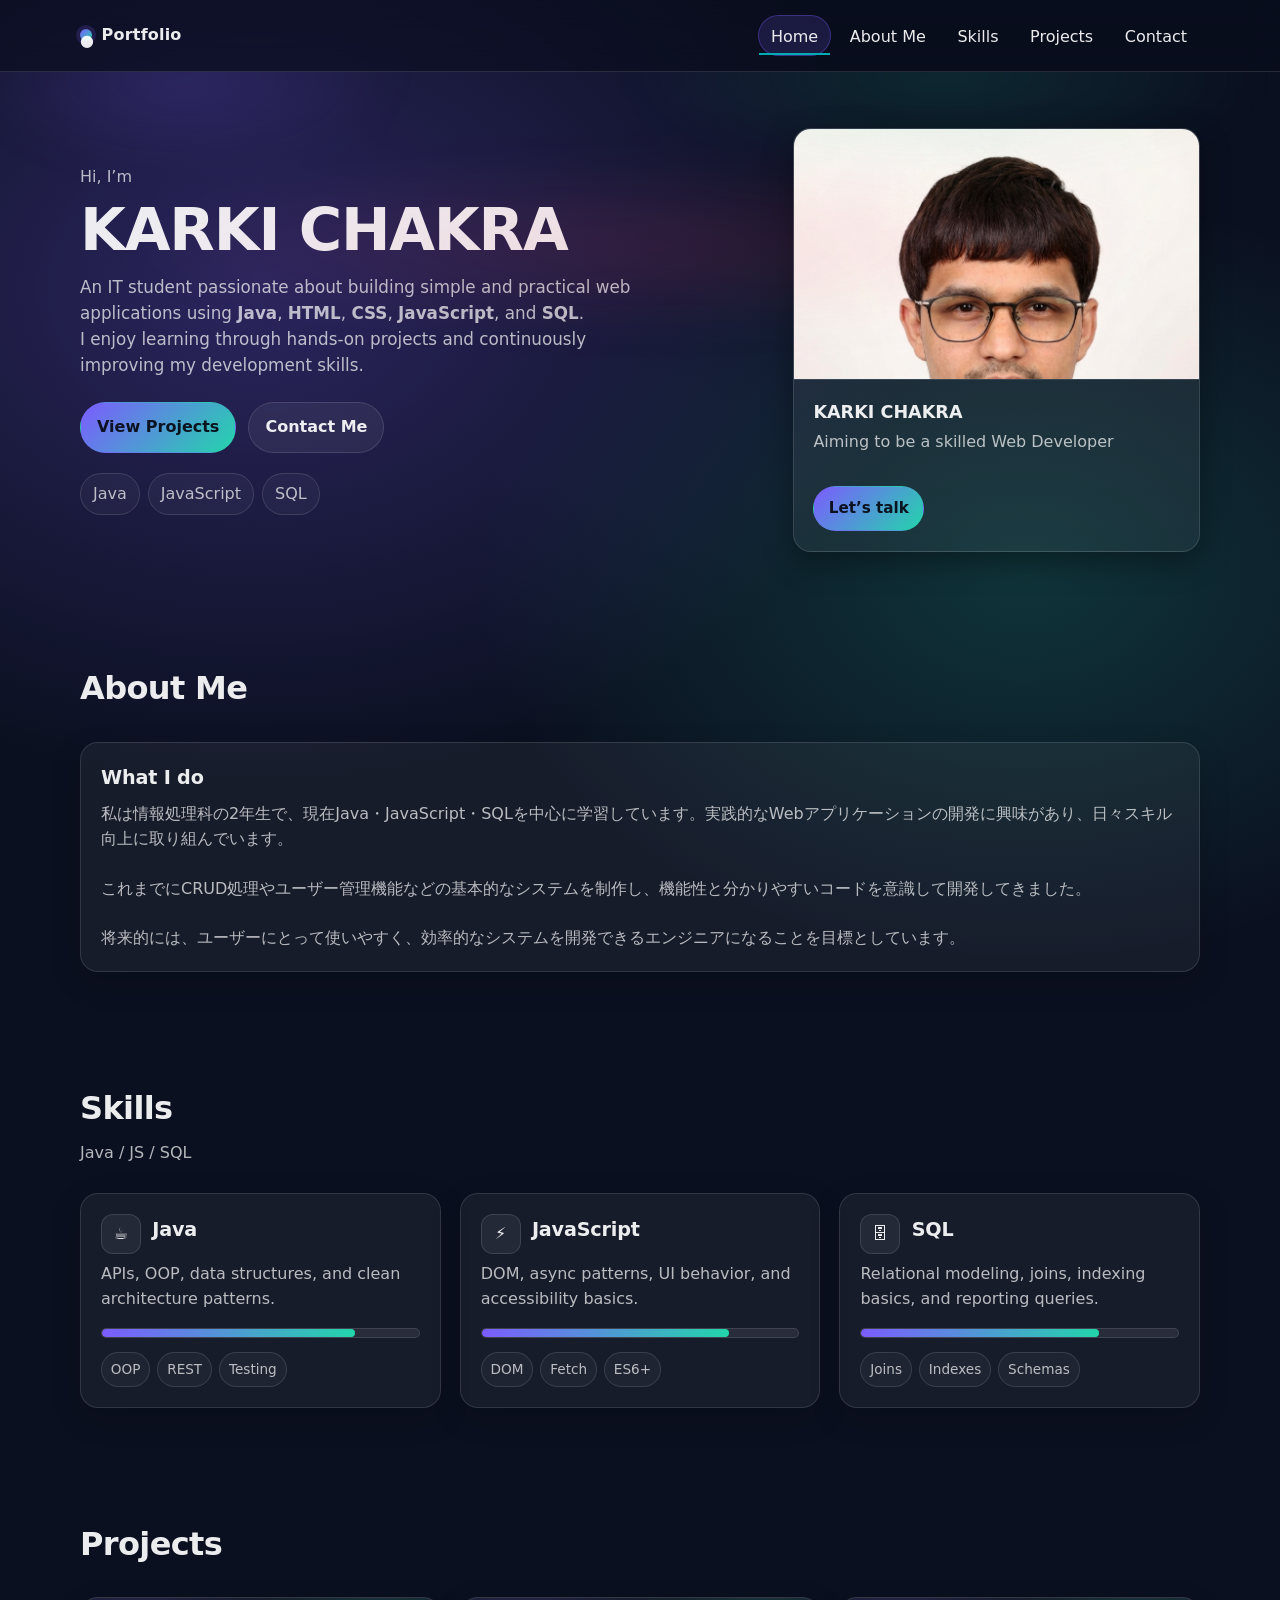
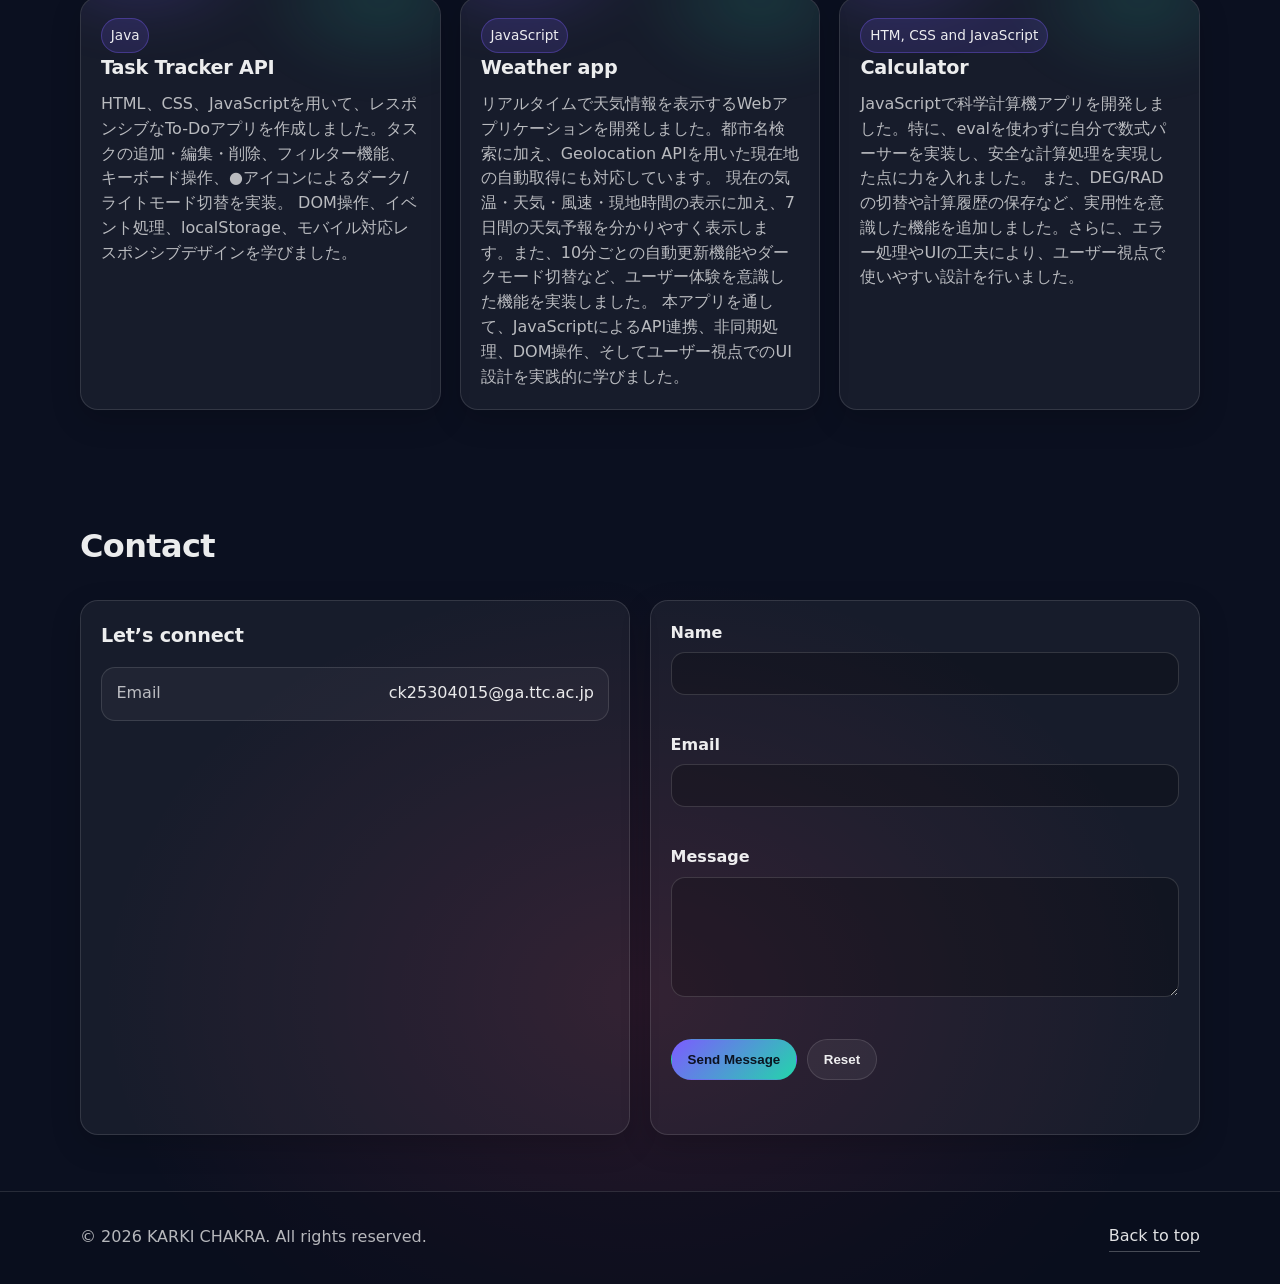
==== index.html @ a18bae49 "fixed" ====
<!doctype html>
<html lang="en">
  <head>
    <meta charset="UTF-8" />
    <meta name="viewport" content="width=device-width, initial-scale=1.0" />
    
    <title>Portfolio</title>
    <meta name="description" content="Personal portfolio showcasing skills, projects, and contact details." />
    <link rel="stylesheet" href="./styles.css" />
  </head>
  <body>
    <div id="top"></div>
    <a class="skip-link" href="#home">Skip to content</a>

    <header class="site-header" id="site-header">
      <div class="container header-inner">
        <a class="brand" href="#home" aria-label="Go to Home">
          <span class="brand-mark" aria-hidden="true">●</span>
          <span class="brand-text">Portfolio</span>
        </a>

        <nav class="nav" aria-label="Primary">
          <button class="nav-toggle" type="button" aria-expanded="false" aria-controls="nav-links">
            <span class="nav-toggle-text">Menu</span>
            <span class="nav-toggle-icon" aria-hidden="true"></span>
          </button>
          <ul class="nav-links" id="nav-links">
            <li><a class="nav-link" href="#home">Home</a></li>
            <li><a class="nav-link" href="#about">About Me</a></li>
            <li><a class="nav-link" href="#skills">Skills</a></li>
            <li><a class="nav-link" href="#projects">Projects</a></li>
            <li><a class="nav-link" href="#contact">Contact</a></li>
          </ul>
        </nav>
      </div>
    </header>

    <main>
      <section class="section hero" id="home">
        <div class="container hero-inner">
          <div class="hero-content">
            <p class="eyebrow">Hi, I’m</p>
            <h1 class="hero-title">KARKI CHAKRA</h1>
            <p class="hero-subtitle">
              An IT student passionate about building simple and practical web applications using <strong>Java</strong>,
              <strong>HTML</strong>, <strong>CSS</strong>, <strong>JavaScript</strong>, and <strong>SQL</strong>.
              <br />
              I enjoy learning through hands-on projects and continuously improving my development skills.
            </p>
            <div class="hero-cta">
              <a class="btn btn-primary" href="#projects">View Projects</a>
              <a class="btn btn-ghost" href="#contact">Contact Me</a>
            </div>
            <div class="hero-meta">
              <a class="pill" href="#skills">Java</a>
              <a class="pill" href="#skills">JavaScript</a>
              <a class="pill" href="#skills">SQL</a>
            </div>
          </div>

          <div class="hero-card" role="img" aria-label="Profile card">
            <div class="avatar">
              <button class="avatar-button" type="button" aria-label="View photo">
                <img class="avatar-photo" src="./Profile.png" alt="KARKI CHAKRA" />
              </button>
            </div>
            <div class="hero-card-body">
              <p class="hero-card-name">KARKI CHAKRA</p>
              <p class="hero-card-role">Aiming to be a skilled Web Developer</p>
              <div class="hero-card-stats">
               
               </div>
              <a class="btn btn-small btn-primary" href="#contact">Let’s talk</a>
            </div>
          </div>
        </div>
        <div class="hero-bg" aria-hidden="true"></div>
      </section>

      <section class="section" id="about">
        <div class="container">
          <div class="section-head">
            <h2 class="section-title">About Me</h2>
          </div>

          <div class="grid">
            <div class="card">
              <h3 class="card-title">What I do</h3>
              <p class="card-text">
                私は情報処理科の2年生で、現在Java・JavaScript・SQLを中心に学習しています。実践的なWebアプリケーションの開発に興味があり、日々スキル向上に取り組んでいます。
                <br />
                <br />
                これまでにCRUD処理やユーザー管理機能などの基本的なシステムを制作し、機能性と分かりやすいコードを意識して開発してきました。
                <br />
                <br />
                将来的には、ユーザーにとって使いやすく、効率的なシステムを開発できるエンジニアになることを目標としています。
              </p>
            </div>
          </div>
        </div>
      </section>

      <section class="section" id="skills">
        <div class="container">
          <div class="section-head">
            <h2 class="section-title">Skills</h2>
            <p class="section-subtitle">Java / JS / SQL</p>
          </div>

          <div class="grid three-col">
            <article class="skill card">
              <div class="skill-top">
                <span class="skill-icon" aria-hidden="true">☕</span>
                <h3 class="card-title">Java</h3>
              </div>
              <p class="card-text">
                APIs, OOP, data structures, and clean architecture patterns.
              </p>
              <div class="meter" role="meter" aria-label="Java proficiency" aria-valuenow="80" aria-valuemin="0" aria-valuemax="100">
                <div class="meter-bar" style="width: 80%"></div>
              </div>
              <div class="tags">
                <span class="tag">OOP</span>
                <span class="tag">REST</span>
                <span class="tag">Testing</span>
              </div>
            </article>

            <article class="skill card">
              <div class="skill-top">
                <span class="skill-icon" aria-hidden="true">⚡</span>
                <h3 class="card-title">JavaScript</h3>
              </div>
              <p class="card-text">
                DOM, async patterns, UI behavior, and accessibility basics.
              </p>
              <div class="meter" role="meter" aria-label="JavaScript proficiency" aria-valuenow="78" aria-valuemin="0" aria-valuemax="100">
                <div class="meter-bar" style="width: 78%"></div>
              </div>
              <div class="tags">
                <span class="tag">DOM</span>
                <span class="tag">Fetch</span>
                <span class="tag">ES6+</span>
              </div>
            </article>

            <article class="skill card">
              <div class="skill-top">
                <span class="skill-icon" aria-hidden="true">🗄</span>
                <h3 class="card-title">SQL</h3>
              </div>
              <p class="card-text">
                Relational modeling, joins, indexing basics, and reporting queries.
              </p>
              <div class="meter" role="meter" aria-label="SQL proficiency" aria-valuenow="75" aria-valuemin="0" aria-valuemax="100">
                <div class="meter-bar" style="width: 75%"></div>
              </div>
              <div class="tags">
                <span class="tag">Joins</span>
                <span class="tag">Indexes</span>
                <span class="tag">Schemas</span>
              </div>
            </article>
          </div>
        </div>
      </section>

      <section class="section" id="projects">
        <div class="container">
          <div class="section-head">
            <h2 class="section-title">Projects</h2>
          </div>

          <div class="grid three-col">
            <article class="project card">
              <div class="project-badge">Java</div>
              <h3 class="card-title"><a href="./todo-app/index.html" target="_blank" rel="noopener noreferrer">Task Tracker API</a></h3>
              <p class="card-text">
                HTML、CSS、JavaScriptを用いて、レスポンシブなTo-Doアプリを作成しました。タスクの追加・編集・削除、フィルター機能、キーボード操作、●アイコンによるダーク/ライトモード切替を実装。
                DOM操作、イベント処理、localStorage、モバイル対応レスポンシブデザインを学びました。
              </p>
            </article>

            <article class="project card">
              <div class="project-badge">JavaScript</div>
              <h3 class="card-title"><a href="./weather-app/index.html">Weather app</a></h3>
              <p class="card-text">
                リアルタイムで天気情報を表示するWebアプリケーションを開発しました。都市名検索に加え、Geolocation APIを用いた現在地の自動取得にも対応しています。
                現在の気温・天気・風速・現地時間の表示に加え、7日間の天気予報を分かりやすく表示します。また、10分ごとの自動更新機能やダークモード切替など、ユーザー体験を意識した機能を実装しました。
                本アプリを通して、JavaScriptによるAPI連携、非同期処理、DOM操作、そしてユーザー視点でのUI設計を実践的に学びました。
              </p>
            </article>


            <article class="project card">
              <div class="project-badge">HTM, CSS and JavaScript</div>
              <h3 class="card-title"><a href="./calculator/index.html" target="_blank" rel="noopener noreferrer">Calculator</a></h3>
              <p class="card-text">
                JavaScriptで科学計算機アプリを開発しました。特に、evalを使わずに自分で数式パーサーを実装し、安全な計算処理を実現した点に力を入れました。
                また、DEG/RADの切替や計算履歴の保存など、実用性を意識した機能を追加しました。さらに、エラー処理やUIの工夫により、ユーザー視点で使いやすい設計を行いました。
              </p>
            </article>
          </div>
        </div>
      </section>

      <section class="section" id="contact">
        <div class="container">
          <div class="section-head">
            <h2 class="section-title">Contact</h2>
          </div>

          <div class="grid two-col">
            <div class="card">
              <h3 class="card-title">Let’s connect</h3>
              <div class="contact-items">
                <a class="contact-item" href="mailto:ck25304015@ga.ttc.ac.jp">
                  <span class="contact-label">Email</span>
                  <span class="contact-value">ck25304015@ga.ttc.ac.jp</span>
                </a>
              </div>
            </div>

            <form
              class="card form"
              id="contact-form"
              action="https://formsubmit.co/ck25304015@ga.ttc.ac.jp"
              method="POST"
              novalidate
            >
              <div class="form-row">
                <label class="label" for="name">Name</label>
                <input class="input" id="name" name="name" type="text" autocomplete="name" required minlength="2" />
                <p class="field-error" data-for="name" aria-live="polite"></p>
              </div>
              <div class="form-row">
                <label class="label" for="email">Email</label>
                <input class="input" id="email" name="email" type="email" autocomplete="email" required />
                <p class="field-error" data-for="email" aria-live="polite"></p>
              </div>
              <div class="form-row">
                <label class="label" for="message">Message</label>
                <textarea class="input textarea" id="message" name="message" rows="5" required minlength="10"></textarea>
                <p class="field-error" data-for="message" aria-live="polite"></p>
              </div>

              <div class="form-actions">
                <button class="btn btn-primary" type="submit">Send Message</button>
                <button class="btn btn-ghost" type="reset">Reset</button>
              </div>

              <p class="form-note" id="form-note" aria-live="polite"></p>
            </form>
          </div>
        </div>
      </section>
    </main>

    <footer class="site-footer">
      <div class="container footer-inner">
        <p class="footer-text">© <span id="year"></span> KARKI CHAKRA. All rights reserved.</p>
        <a class="back-to-top" href="#top">Back to top</a>
      </div>
    </footer>

    <div class="photo-modal" id="photo-modal" aria-hidden="true">
      <div class="photo-modal-inner" role="dialog" aria-modal="true" aria-label="Profile photo">
        <button class="photo-modal-close" type="button" aria-label="Close photo">×</button>
        <img class="photo-modal-img" src="" alt="" />
      </div>
    </div>

    <script src="./script.js?v=20260420-3"></script>
  </body>
</html>
---- styles.css ----
:root {
  --bg: #0b1020;
  --panel: rgba(255, 255, 255, 0.06);
  --panel-strong: rgba(255, 255, 255, 0.1);
  --text: rgba(255, 255, 255, 0.92);
  --muted: rgba(255, 255, 255, 0.7);
  --faint: rgba(255, 255, 255, 0.55);
  --border: rgba(255, 255, 255, 0.12);
  --shadow: 0 10px 30px rgba(0, 0, 0, 0.35);

  --brand: #7c5cff;
  --brand-2: #23d5ab;
  --danger: #ff4d6d;

  --radius: 18px;
  --radius-sm: 14px;
  --container: 1120px;
  --header-h: 72px;
}

*,
*::before,
*::after {
  box-sizing: border-box;
}

html {
  color-scheme: dark;
  scroll-behavior: smooth;
}

body {
  margin: 0;
  font-family: ui-sans-serif, system-ui, -apple-system, Segoe UI, Roboto, Arial, "Apple Color Emoji", "Segoe UI Emoji";
  color: var(--text);
  background: radial-gradient(1200px 900px at 20% 10%, rgba(124, 92, 255, 0.28), transparent 55%),
    radial-gradient(1000px 700px at 80% 20%, rgba(35, 213, 171, 0.18), transparent 55%),
    radial-gradient(900px 700px at 50% 90%, rgba(255, 77, 109, 0.12), transparent 60%),
    var(--bg);
  line-height: 1.55;
}

img {
  max-width: 100%;
  display: block;
}

a {
  color: inherit;
  text-decoration: none;
}

.container {
  width: min(var(--container), calc(100% - 2rem));
  margin-inline: auto;
}

.skip-link {
  position: absolute;
  left: 1rem;
  top: 0.75rem;
  transform: translateY(-140%);
  background: rgba(0, 0, 0, 0.7);
  color: #fff;
  padding: 0.75rem 1rem;
  border-radius: 999px;
  border: 1px solid var(--border);
  z-index: 999;
}

.skip-link:focus {
  transform: translateY(0);
  outline: 2px solid rgba(124, 92, 255, 0.8);
  outline-offset: 3px;
}

.site-header {
  position: sticky;
  top: 0;
  z-index: 50;
  height: var(--header-h);
  backdrop-filter: blur(14px);
  background: rgba(8, 12, 26, 0.55);
  border-bottom: 1px solid var(--border);
}

.header-inner {
  height: 100%;
  display: flex;
  align-items: center;
  justify-content: space-between;
  gap: 1rem;
}

.brand {
  display: inline-flex;
  align-items: center;
  gap: 0.6rem;
  font-weight: 700;
  letter-spacing: 0.2px;
}

.brand-mark {
  width: 12px;
  height: 12px;
  border-radius: 999px;
  background: linear-gradient(135deg, var(--brand), var(--brand-2));
  box-shadow: 0 0 0 4px rgba(124, 92, 255, 0.18);
}

.nav {
  display: flex;
  align-items: center;
  gap: 0.75rem;
}

.nav-toggle {
  display: none;
  align-items: center;
  gap: 0.6rem;
  padding: 0.6rem 0.85rem;
  border-radius: 999px;
  border: 1px solid var(--border);
  background: rgba(255, 255, 255, 0.06);
  color: var(--text);
  cursor: pointer;
}

.nav-toggle:focus-visible {
  outline: 2px solid rgba(124, 92, 255, 0.75);
  outline-offset: 3px;
}

.nav-toggle-icon {
  width: 18px;
  height: 12px;
  position: relative;
  display: inline-block;
}

.nav-toggle-icon::before,
.nav-toggle-icon::after {
  content: "";
  position: absolute;
  left: 0;
  right: 0;
  height: 2px;
  background: rgba(255, 255, 255, 0.9);
  border-radius: 999px;
  transition: transform 200ms ease, top 200ms ease, opacity 200ms ease;
}

.nav-toggle-icon::before {
  top: 1px;
}

.nav-toggle-icon::after {
  top: 9px;
}

.nav-toggle[aria-expanded="true"] .nav-toggle-icon::before {
  top: 5px;
  transform: rotate(45deg);
}

.nav-toggle[aria-expanded="true"] .nav-toggle-icon::after {
  top: 5px;
  transform: rotate(-45deg);
}

.nav-links {
  list-style: none;
  display: flex;
  align-items: center;
  gap: 0.35rem;
  padding: 0;
  margin: 0;
}

.nav-link {
  display: inline-flex;
  padding: 0.55rem 0.75rem;
  border-radius: 999px;
  color: var(--muted);
  border: 1px solid transparent;
  transition: background 180ms ease, border-color 180ms ease, color 180ms ease;
}

.nav-link:hover {
  color: var(--text);
  background: rgba(255, 255, 255, 0.06);
  border-color: rgba(255, 255, 255, 0.08);
}

.nav-link.is-active {
  color: var(--text);
  background: rgba(124, 92, 255, 0.16);
  border-color: rgba(124, 92, 255, 0.35);
}

.section {
  padding: 3.5rem 0;
  scroll-margin-top: calc(var(--header-h) + 16px);
}

.hero {
  padding-top: 3.5rem;
  padding-bottom: 3.5rem;
  position: relative;
  overflow: clip;
}

.hero-bg {
  position: absolute;
  inset: -120px -120px auto -120px;
  height: 420px;
  background: radial-gradient(closest-side at 20% 30%, rgba(124, 92, 255, 0.18), transparent 70%),
    radial-gradient(closest-side at 70% 30%, rgba(35, 213, 171, 0.14), transparent 70%),
    radial-gradient(closest-side at 50% 70%, rgba(255, 77, 109, 0.12), transparent 70%);
  filter: blur(22px);
  pointer-events: none;
}

.hero-inner {
  display: grid;
  grid-template-columns: 1.25fr 0.75fr;
  gap: 2.2rem;
  align-items: center;
  position: relative;
}

.eyebrow {
  margin: 0 0 0.75rem;
  color: var(--muted);
}

.hero-title {
  margin: 0;
  font-size: clamp(2.4rem, 4.8vw, 3.7rem);
  line-height: 0.95;
  letter-spacing: -0.02em;
}

.hero-subtitle {
  margin: 1rem 0 1.5rem;
  color: var(--muted);
  max-width: 52ch;
  font-size: 1.05rem;
}

.hero-cta {
  display: flex;
  gap: 0.75rem;
  flex-wrap: wrap;
}

.hero-meta {
  margin-top: 1.25rem;
  display: flex;
  flex-wrap: wrap;
  gap: 0.5rem;
}

.pill {
  padding: 0.5rem 0.75rem;
  border-radius: 999px;
  border: 1px solid var(--border);
  background: rgba(255, 255, 255, 0.04);
  color: var(--muted);
  transition: border-color 180ms ease, background 180ms ease, color 180ms ease;
}

.pill:hover {
  background: rgba(255, 255, 255, 0.07);
  border-color: rgba(255, 255, 255, 0.2);
  color: var(--text);
}

.hero-card {
  background: linear-gradient(180deg, rgba(255, 255, 255, 0.09), rgba(255, 255, 255, 0.05));
  border: 1px solid var(--border);
  border-radius: var(--radius);
  box-shadow: var(--shadow);
  overflow: hidden;
}

.avatar {
  background: transparent;
  border-bottom: 1px solid var(--border);
}

.avatar-button {
  all: unset;
  display: block;
  width: 100%;
  height: 250px;
  overflow: hidden;
  cursor: zoom-in;
}

.avatar-button:focus-visible {
  outline: 2px solid rgba(124, 92, 255, 0.75);
  outline-offset: 3px;
}

.avatar-photo {
  width: 100%;
  height: 100%;
  object-fit: cover;
  object-position: center top;
  display: block;
}

.photo-modal {
  position: fixed;
  inset: 0;
  background: rgba(0, 0, 0, 0.75);
  display: none;
  align-items: center;
  justify-content: center;
  padding: 1rem;
  z-index: 1000;
}

.photo-modal.is-open {
  display: flex;
}

.photo-modal-inner {
  position: relative;
  max-width: min(90vw, 720px);
  max-height: 90vh;
}

.photo-modal-img {
  width: 100%;
  height: auto;
  max-height: 90vh;
  display: block;
  border-radius: 14px;
}

.photo-modal-close {
  position: absolute;
  top: -12px;
  right: -12px;
  width: 40px;
  height: 40px;
  border-radius: 999px;
  border: 1px solid rgba(255, 255, 255, 0.18);
  background: rgba(0, 0, 0, 0.6);
  color: rgba(255, 255, 255, 0.95);
  cursor: pointer;
  font-size: 22px;
  line-height: 1;
  display: grid;
  place-items: center;
}

.photo-modal-close:focus-visible {
  outline: 2px solid rgba(124, 92, 255, 0.75);
  outline-offset: 3px;
}

body.modal-open {
  overflow: hidden;
}

.avatar-initials {
  width: min(220px, calc(100% - 2rem));
  max-width: 220px;
  min-height: 70px;
  padding: 0.65rem 1rem;
  display: grid;
  place-items: center;
  border-radius: 999px;
  border: 1px solid rgba(255, 255, 255, 0.18);
  background: rgba(0, 0, 0, 0.18);
  font-weight: 800;
  letter-spacing: 0.08em;
  text-align: center;
  font-size: 0.95rem;
}

.hero-card-body {
  padding: 1.2rem 1.2rem 1.25rem;
}

.hero-card-name {
  margin: 0;
  font-weight: 800;
  font-size: 1.1rem;
}

.hero-card-role {
  margin: 0.2rem 0 1rem;
  color: var(--muted);
}

.hero-card-stats {
  display: grid;
  grid-template-columns: repeat(3, minmax(0, 1fr));
  gap: 0.75rem;
  margin-bottom: 1rem;
}

.stat {
  padding: 0.75rem 0.7rem;
  border-radius: var(--radius-sm);
  border: 1px solid rgba(255, 255, 255, 0.12);
  background: rgba(255, 255, 255, 0.04);
}

.stat-value {
  display: block;
  font-weight: 800;
}

.stat-label {
  display: block;
  color: var(--faint);
  font-size: 0.85rem;
  margin-top: 0.2rem;
}

.section-head {
  margin-bottom: 1.75rem;
}

.section-title {
  margin: 0;
  font-size: 2rem;
  letter-spacing: -0.02em;
}

.section-subtitle {
  margin: 0.45rem 0 0;
  color: var(--muted);
}

.grid {
  display: grid;
  gap: 1.2rem;
}

.two-col {
  grid-template-columns: repeat(2, minmax(0, 1fr));
}

.three-col {
  grid-template-columns: repeat(3, minmax(0, 1fr));
}

.card {
  background: rgba(255, 255, 255, 0.05);
  border: 1px solid var(--border);
  border-radius: var(--radius);
  box-shadow: 0 10px 30px rgba(0, 0, 0, 0.18);
  padding: 1.25rem;
}

.card-title {
  margin: 0 0 0.6rem;
  font-size: 1.2rem;
  letter-spacing: -0.01em;
}

.card-text {
  margin: 0;
  color: var(--muted);
}

.list {
  margin-top: 1rem;
  display: grid;
  gap: 0.65rem;
}

.list-item {
  display: grid;
  grid-template-columns: 12px 1fr;
  gap: 0.65rem;
  align-items: start;
  color: var(--muted);
}

.bullet {
  width: 10px;
  height: 10px;
  border-radius: 999px;
  margin-top: 0.4rem;
  background: linear-gradient(135deg, var(--brand), var(--brand-2));
}

.highlights {
  display: grid;
  gap: 0.9rem;
}

.highlight {
  padding: 1rem;
  border-radius: var(--radius-sm);
  border: 1px solid rgba(255, 255, 255, 0.12);
  background: rgba(255, 255, 255, 0.04);
}

.highlight-title {
  margin: 0 0 0.25rem;
  font-weight: 700;
}

.highlight-text {
  margin: 0;
  color: var(--muted);
}

.about-actions {
  margin-top: 1.1rem;
  display: flex;
  gap: 0.6rem;
  flex-wrap: wrap;
}

.skill-top {
  display: flex;
  align-items: center;
  gap: 0.7rem;
  margin-bottom: 0.5rem;
}

.skill-icon {
  width: 40px;
  height: 40px;
  border-radius: 12px;
  display: grid;
  place-items: center;
  background: rgba(255, 255, 255, 0.06);
  border: 1px solid rgba(255, 255, 255, 0.12);
}

.meter {
  height: 10px;
  border-radius: 999px;
  background: rgba(255, 255, 255, 0.08);
  overflow: hidden;
  border: 1px solid rgba(255, 255, 255, 0.1);
  margin-top: 1rem;
}

.meter-bar {
  height: 100%;
  border-radius: 999px;
  background: linear-gradient(90deg, var(--brand), var(--brand-2));
}

.tags {
  margin-top: 0.9rem;
  display: flex;
  flex-wrap: wrap;
  gap: 0.45rem;
}

.tag {
  font-size: 0.85rem;
  color: var(--muted);
  padding: 0.35rem 0.55rem;
  border-radius: 999px;
  border: 1px solid rgba(255, 255, 255, 0.12);
  background: rgba(255, 255, 255, 0.035);
}

.project {
  position: relative;
  overflow: hidden;
}

.project::before {
  content: "";
  position: absolute;
  inset: -120px -120px auto -120px;
  height: 240px;
  background: radial-gradient(closest-side at 30% 40%, rgba(124, 92, 255, 0.18), transparent 70%),
    radial-gradient(closest-side at 70% 50%, rgba(35, 213, 171, 0.14), transparent 72%);
  filter: blur(18px);
  pointer-events: none;
}

.project-badge {
  display: inline-flex;
  align-items: center;
  padding: 0.35rem 0.55rem;
  border-radius: 999px;
  border: 1px solid rgba(124, 92, 255, 0.35);
  background: rgba(124, 92, 255, 0.15);
  color: rgba(255, 255, 255, 0.92);
  font-size: 0.85rem;
  position: relative;
  z-index: 1;
}

.project-links {
  margin-top: 1rem;
  display: flex;
  gap: 0.9rem;
  flex-wrap: wrap;
  position: relative;
  z-index: 1;
}

.link {
  color: rgba(255, 255, 255, 0.9);
  padding-bottom: 0.15rem;
  border-bottom: 1px solid rgba(255, 255, 255, 0.28);
  transition: border-color 180ms ease, color 180ms ease;
}

.link:hover {
  border-color: rgba(35, 213, 171, 0.55);
  color: rgba(255, 255, 255, 0.98);
}

[data-disabled="true"] {
  opacity: 0.55;
  pointer-events: none;
}

.projects-foot {
  margin-top: 1.5rem;
  display: flex;
  justify-content: center;
}

.contact-items {
  margin-top: 1rem;
  display: grid;
  gap: 0.75rem;
}

.contact-item {
  display: flex;
  justify-content: space-between;
  gap: 1rem;
  padding: 0.85rem 0.9rem;
  border-radius: var(--radius-sm);
  border: 1px solid rgba(255, 255, 255, 0.12);
  background: rgba(255, 255, 255, 0.04);
}

.contact-label {
  color: var(--muted);
}

.contact-value {
  color: rgba(255, 255, 255, 0.9);
  text-align: right;
}

.form {
  display: grid;
  gap: 0.9rem;
}

.form-row {
  display: grid;
  gap: 0.4rem;
}

.label {
  font-weight: 650;
  color: rgba(255, 255, 255, 0.92);
}

.input {
  width: 100%;
  padding: 0.8rem 0.9rem;
  border-radius: var(--radius-sm);
  border: 1px solid rgba(255, 255, 255, 0.14);
  background: rgba(0, 0, 0, 0.22);
  color: var(--text);
  outline: none;
  transition: border-color 180ms ease, box-shadow 180ms ease;
}

.input:focus {
  border-color: rgba(124, 92, 255, 0.55);
  box-shadow: 0 0 0 4px rgba(124, 92, 255, 0.18);
}

.textarea {
  resize: vertical;
  min-height: 120px;
}

.field-error {
  min-height: 1.1rem;
  margin: 0;
  color: rgba(255, 77, 109, 0.95);
  font-size: 0.9rem;
}

.form-actions {
  display: flex;
  gap: 0.6rem;
  flex-wrap: wrap;
  margin-top: 0.25rem;
}

.form-note {
  margin: 0;
  color: var(--muted);
  min-height: 1.2rem;
}

.btn {
  display: inline-flex;
  align-items: center;
  justify-content: center;
  gap: 0.55rem;
  padding: 0.75rem 1rem;
  border-radius: 999px;
  border: 1px solid transparent;
  cursor: pointer;
  font-weight: 700;
  transition: transform 120ms ease, background 180ms ease, border-color 180ms ease, color 180ms ease;
  user-select: none;
}

.btn:active {
  transform: translateY(1px);
}

.btn:focus-visible {
  outline: 2px solid rgba(124, 92, 255, 0.75);
  outline-offset: 3px;
}

.btn-primary {
  background: linear-gradient(135deg, var(--brand), var(--brand-2));
  color: rgba(5, 8, 17, 0.92);
}

.btn-primary:hover {
  filter: brightness(1.03);
}

.btn-ghost {
  background: rgba(255, 255, 255, 0.06);
  border-color: rgba(255, 255, 255, 0.12);
  color: var(--text);
}

.btn-ghost:hover {
  background: rgba(255, 255, 255, 0.08);
  border-color: rgba(255, 255, 255, 0.2);
}

.btn-small {
  padding: 0.6rem 0.9rem;
  font-size: 0.95rem;
}

.site-footer {
  padding: 2rem 0;
  border-top: 1px solid var(--border);
  background: rgba(8, 12, 26, 0.45);
}

.footer-inner {
  display: flex;
  align-items: center;
  justify-content: space-between;
  gap: 1rem;
  flex-wrap: wrap;
}

.footer-text {
  margin: 0;
  color: var(--muted);
}

.back-to-top {
  color: rgba(255, 255, 255, 0.88);
  border-bottom: 1px solid rgba(255, 255, 255, 0.25);
  padding-bottom: 0.15rem;
}

.back-to-top:hover {
  border-color: rgba(124, 92, 255, 0.6);
}

@media (max-width: 920px) {
  .hero-inner {
    grid-template-columns: 1fr;
  }

  .three-col {
    grid-template-columns: 1fr;
  }

  .two-col {
    grid-template-columns: 1fr;
  }

  .nav-toggle {
    display: inline-flex;
  }

  .nav-links {
    position: absolute;
    right: 1rem;
    top: calc(var(--header-h) - 6px);
    display: none;
    flex-direction: column;
    gap: 0.3rem;
    background: rgba(8, 12, 26, 0.92);
    border: 1px solid var(--border);
    border-radius: var(--radius);
    padding: 0.65rem;
    min-width: 220px;
    box-shadow: var(--shadow);
    backdrop-filter: blur(10px);
  }

  .nav-links.is-open {
    display: flex;
  }

  .nav-link {
    width: 100%;
    justify-content: center;
  }
}

@media (prefers-reduced-motion: reduce) {
  html {
    scroll-behavior: auto;
  }

  * {
    transition: none !important;
  }
}
/* ================================
   Nav Link Underline Animation
================================ */
.nav-link {
  position: relative;
  text-decoration: none;
  color: inherit;
  padding-bottom: 5px;
}

.nav-link::after {
  content: "";
  position: absolute;
  left: 0;
  bottom: 0;
  width: 0%;
  height: 2px;
  background: #00adb5;
  transition: width 0.3s ease;
}

/* Hover effect */
.nav-link:hover::after {
  width: 100%;
}

/* Active link */
.nav-link.is-active::after {
  width: 100%;
}
html {
  scroll-behavior: smooth;
}
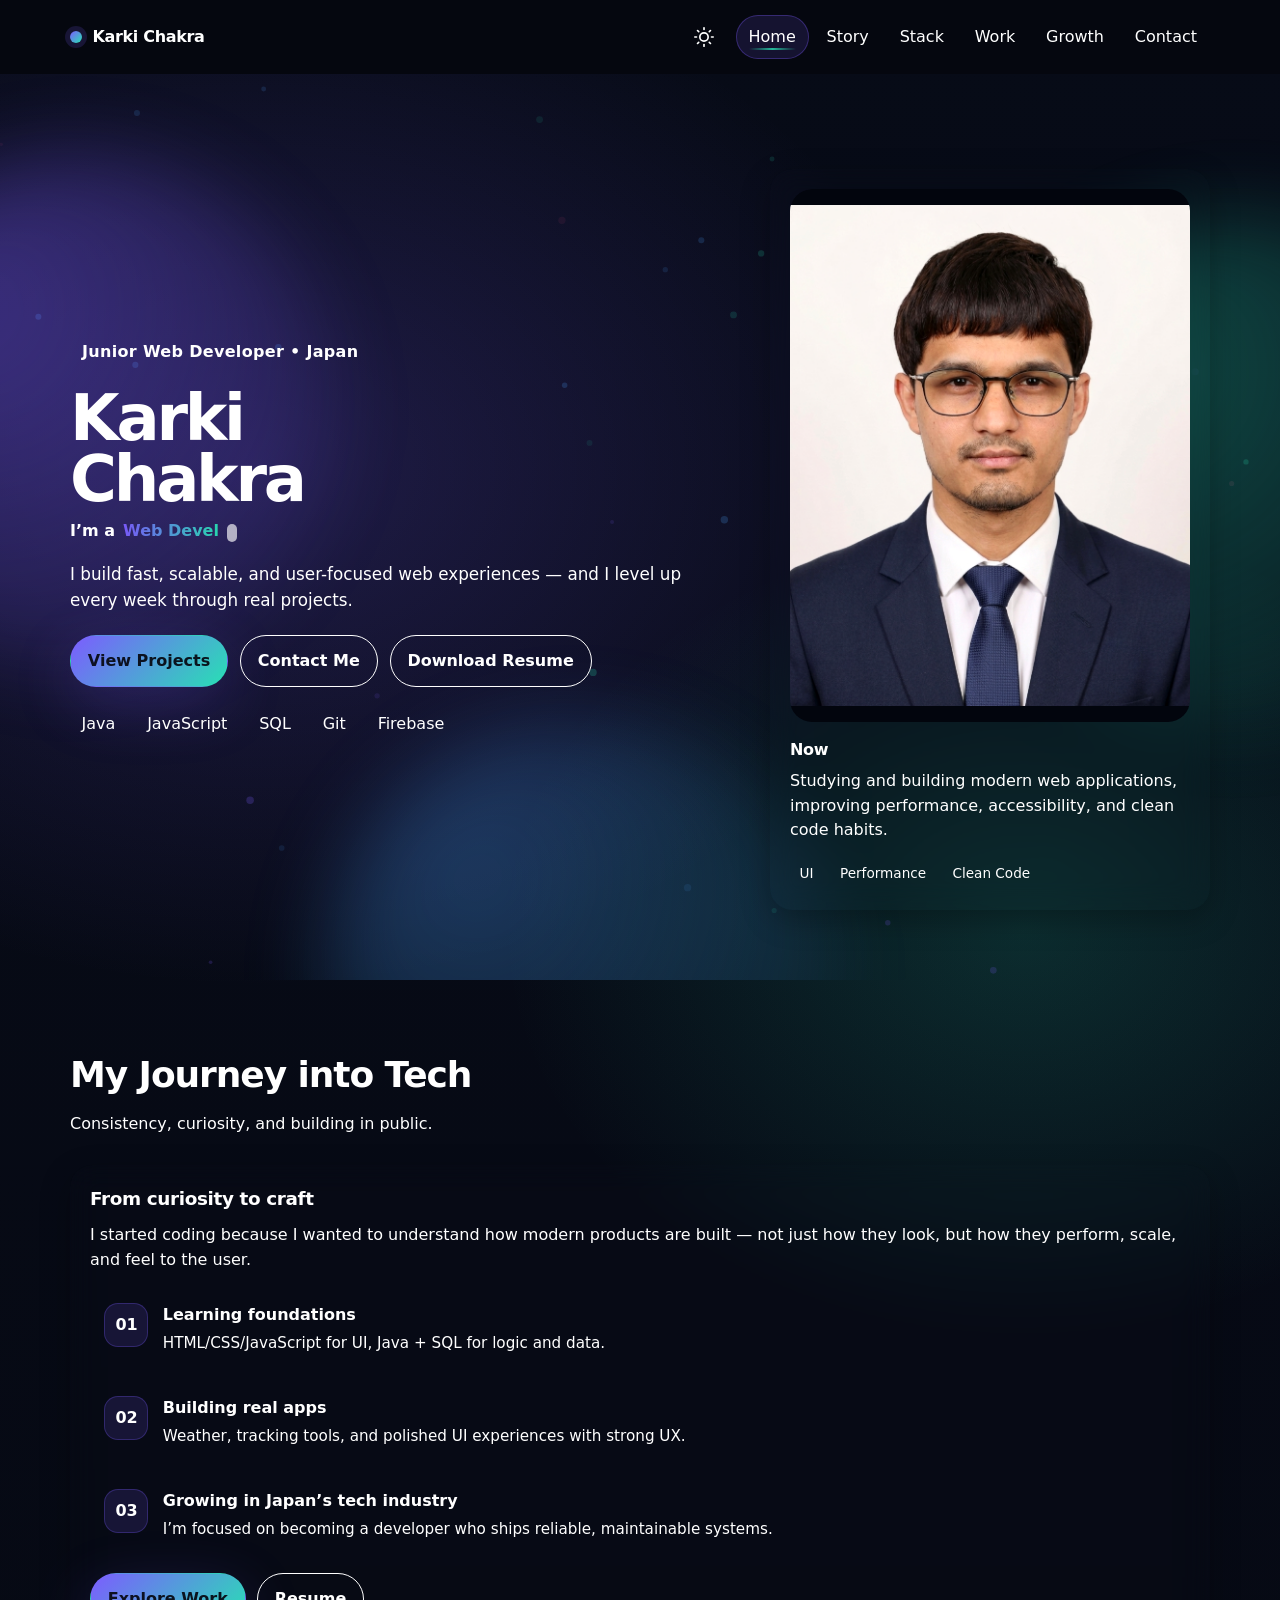
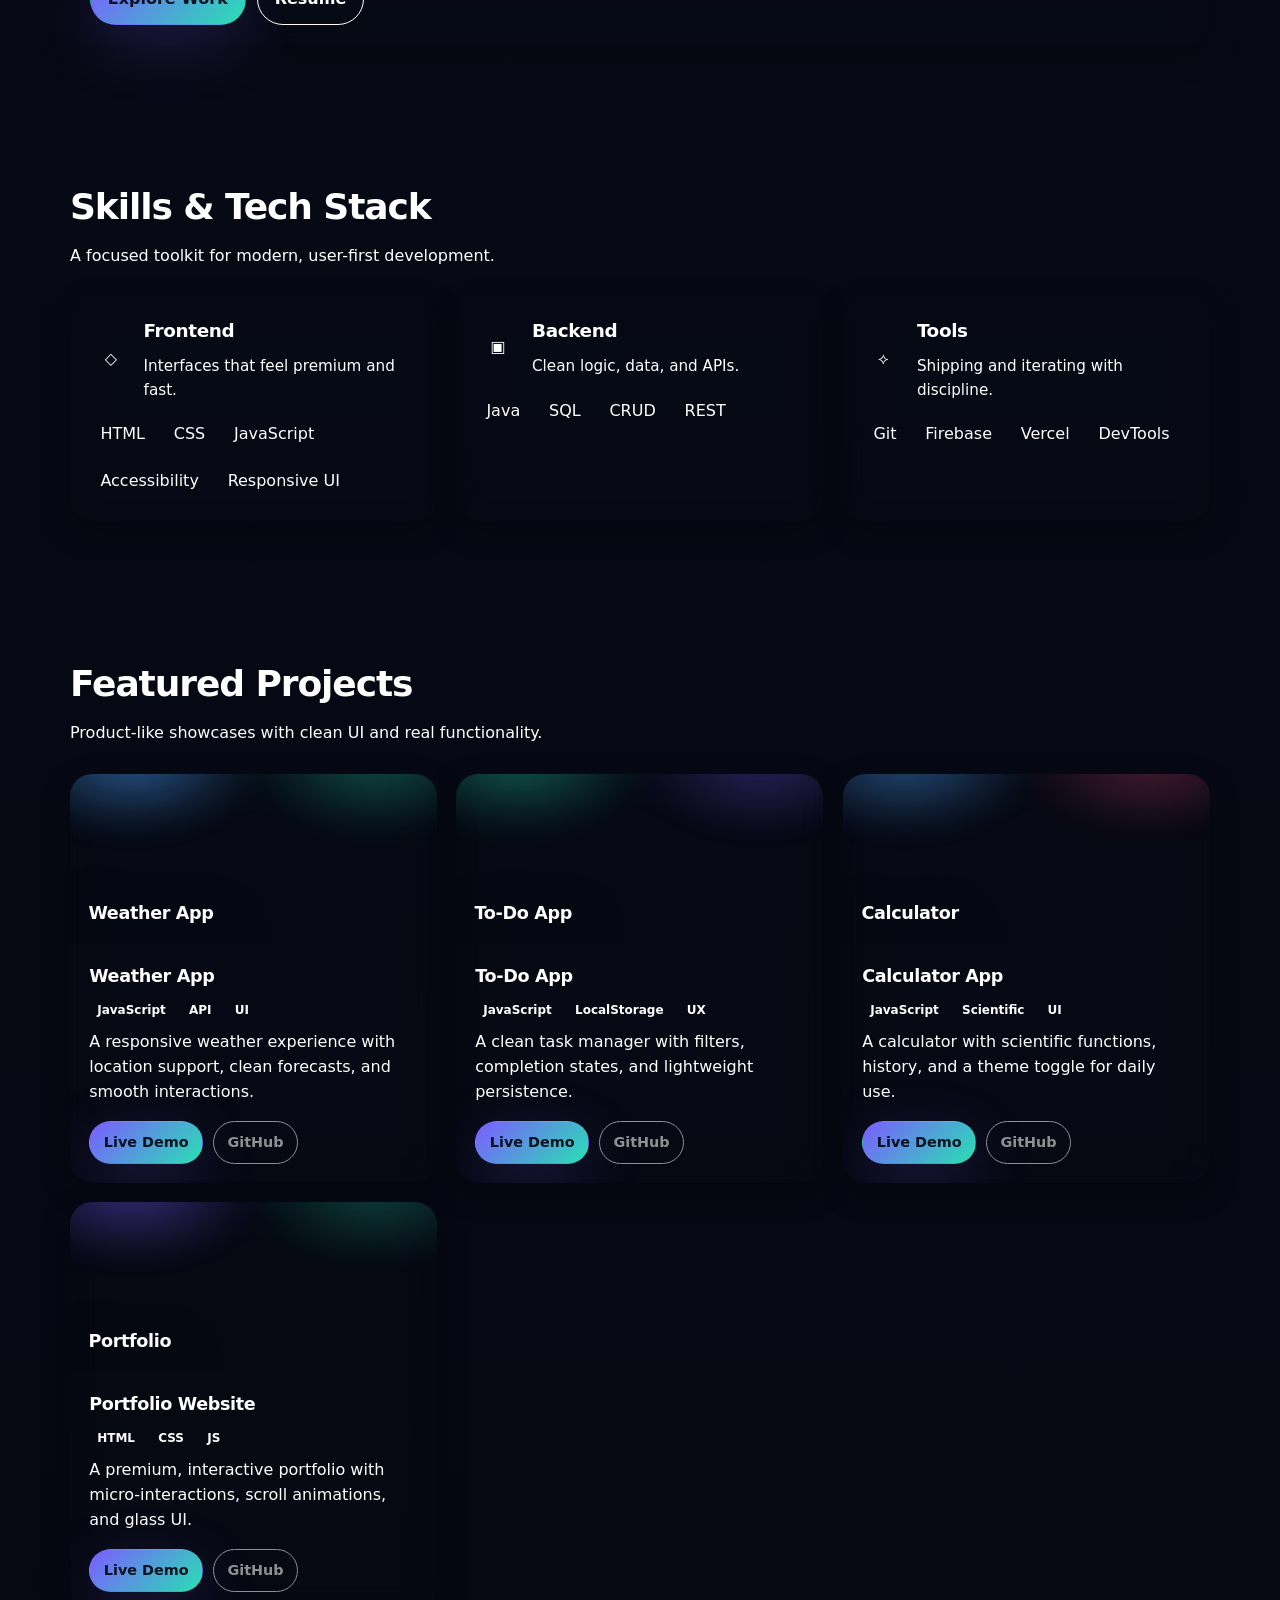
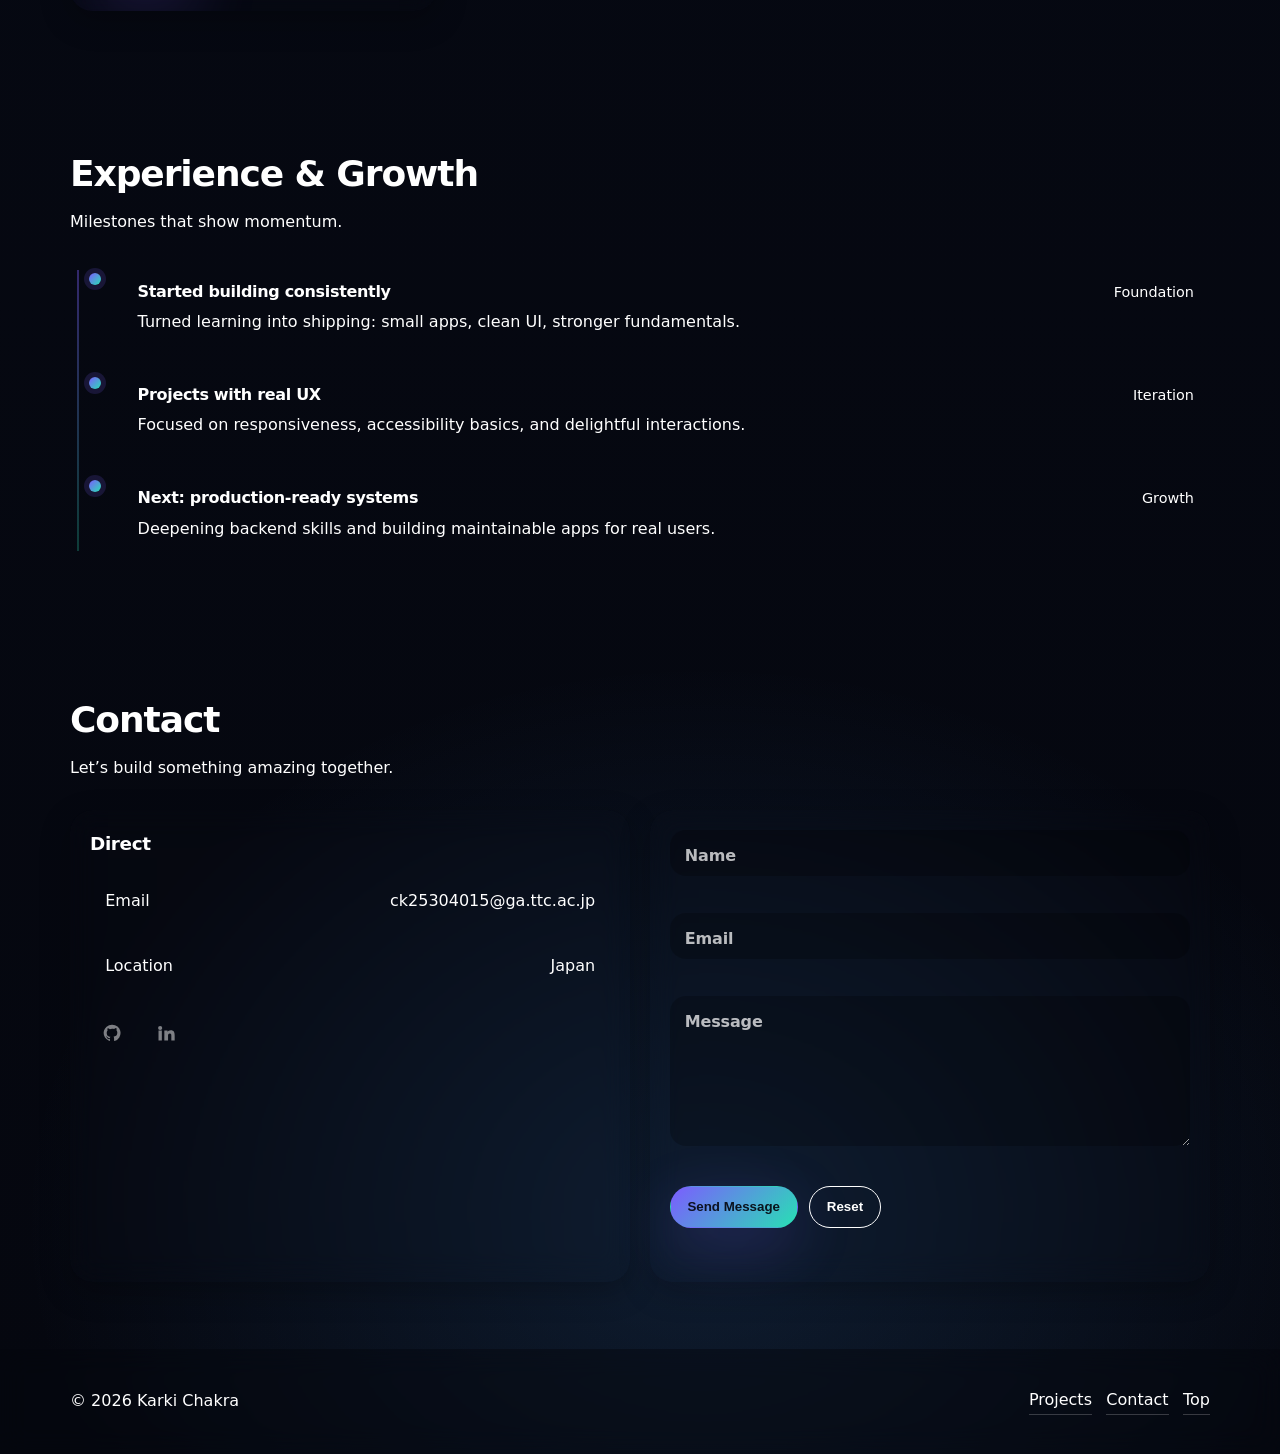
==== commit 098f1d6e: "correction" ====
--- a/index.html
+++ b/index.html
@@ -3,99 +3,170 @@
   <head>
     <meta charset="UTF-8" />
     <meta name="viewport" content="width=device-width, initial-scale=1.0" />
-    
-    <title>Portfolio</title>
-    <meta name="description" content="Personal portfolio showcasing skills, projects, and contact details." />
+
+    <title>Karki Chakra | Junior Web Developer (Japan)</title>
+    <meta
+      name="description"
+      content="Premium portfolio of Karki Chakra — junior web developer in Japan building modern, fast, user-focused web applications."
+    />
     <link rel="stylesheet" href="./styles.css" />
+    <script>
+      if (localStorage.getItem("theme") === "light") {
+        document.documentElement.setAttribute("data-theme", "light");
+      }
+    </script>
   </head>
   <body>
+    <div class="intro" id="intro" aria-hidden="true">
+      <div class="intro-card">
+        <div class="intro-mark" aria-hidden="true"></div>
+        <div class="intro-text">
+          <div class="intro-title">Karki Chakra</div>
+          <div class="intro-sub">Loading portfolio…</div>
+        </div>
+      </div>
+    </div>
+
+    <div class="cursor" id="cursor" aria-hidden="true"></div>
+    <div class="cursor-dot" id="cursor-dot" aria-hidden="true"></div>
+
     <div id="top"></div>
-    <a class="skip-link" href="#home">Skip to content</a>
+    <a class="skip-link" href="#main">Skip to content</a>
 
     <header class="site-header" id="site-header">
       <div class="container header-inner">
         <a class="brand" href="#home" aria-label="Go to Home">
-          <span class="brand-mark" aria-hidden="true">●</span>
-          <span class="brand-text">Portfolio</span>
+          <span class="brand-mark" aria-hidden="true"></span>
+          <span class="brand-text">Karki Chakra</span>
         </a>
 
         <nav class="nav" aria-label="Primary">
+          <button class="theme-toggle" id="theme-toggle" type="button" aria-label="Toggle theme">
+            <svg class="sun-icon" viewBox="0 0 24 24" width="20" height="20" fill="none" stroke="currentColor" stroke-width="2" stroke-linecap="round" stroke-linejoin="round" aria-hidden="true"><circle cx="12" cy="12" r="5"></circle><line x1="12" y1="1" x2="12" y2="3"></line><line x1="12" y1="21" x2="12" y2="23"></line><line x1="4.22" y1="4.22" x2="5.64" y2="5.64"></line><line x1="18.36" y1="18.36" x2="19.78" y2="19.78"></line><line x1="1" y1="12" x2="3" y2="12"></line><line x1="21" y1="12" x2="23" y2="12"></line><line x1="4.22" y1="19.78" x2="5.64" y2="18.36"></line><line x1="18.36" y1="5.64" x2="19.78" y2="4.22"></line></svg>
+            <svg class="moon-icon" viewBox="0 0 24 24" width="20" height="20" fill="none" stroke="currentColor" stroke-width="2" stroke-linecap="round" stroke-linejoin="round" aria-hidden="true" style="display: none;"><path d="M21 12.79A9 9 0 1 1 11.21 3 7 7 0 0 0 21 12.79z"></path></svg>
+          </button>
           <button class="nav-toggle" type="button" aria-expanded="false" aria-controls="nav-links">
             <span class="nav-toggle-text">Menu</span>
             <span class="nav-toggle-icon" aria-hidden="true"></span>
           </button>
           <ul class="nav-links" id="nav-links">
             <li><a class="nav-link" href="#home">Home</a></li>
-            <li><a class="nav-link" href="#about">About Me</a></li>
-            <li><a class="nav-link" href="#skills">Skills</a></li>
-            <li><a class="nav-link" href="#projects">Projects</a></li>
+            <li><a class="nav-link" href="#about">Story</a></li>
+            <li><a class="nav-link" href="#skills">Stack</a></li>
+            <li><a class="nav-link" href="#projects">Work</a></li>
+            <li><a class="nav-link" href="#timeline">Growth</a></li>
             <li><a class="nav-link" href="#contact">Contact</a></li>
           </ul>
         </nav>
       </div>
     </header>
 
-    <main>
+    <main id="main">
       <section class="section hero" id="home">
+        <canvas class="fx" id="fx" aria-hidden="true"></canvas>
+        <div class="blobs" aria-hidden="true">
+          <span class="blob b1"></span>
+          <span class="blob b2"></span>
+          <span class="blob b3"></span>
+        </div>
+
         <div class="container hero-inner">
-          <div class="hero-content">
-            <p class="eyebrow">Hi, I’m</p>
-            <h1 class="hero-title">KARKI CHAKRA</h1>
+          <div class="hero-content" data-reveal="up">
+            <div class="hero-kicker">Junior Web Developer • Japan</div>
+            <h1 class="hero-title">
+              <span class="hero-title-strong">Karki</span>
+              <span class="hero-title-strong">Chakra</span>
+            </h1>
+            <div class="hero-roles" aria-label="Roles">
+              <span class="hero-roles-prefix">I’m a</span>
+              <span class="hero-roles-typed" id="typed" aria-live="polite"></span>
+              <span class="hero-roles-caret" aria-hidden="true"></span>
+            </div>
             <p class="hero-subtitle">
-              An IT student passionate about building simple and practical web applications using <strong>Java</strong>,
-              <strong>HTML</strong>, <strong>CSS</strong>, <strong>JavaScript</strong>, and <strong>SQL</strong>.
-              <br />
-              I enjoy learning through hands-on projects and continuously improving my development skills.
+              I build fast, scalable, and user-focused web experiences — and I level up every week through real projects.
             </p>
+
             <div class="hero-cta">
               <a class="btn btn-primary" href="#projects">View Projects</a>
               <a class="btn btn-ghost" href="#contact">Contact Me</a>
-            </div>
+              <a class="btn btn-ghost" href="./resume.html" target="_blank" rel="noopener noreferrer">Download Resume</a>
+            </div>
+
             <div class="hero-meta">
-              <a class="pill" href="#skills">Java</a>
-              <a class="pill" href="#skills">JavaScript</a>
-              <a class="pill" href="#skills">SQL</a>
-            </div>
-          </div>
-
-          <div class="hero-card" role="img" aria-label="Profile card">
-            <div class="avatar">
-              <button class="avatar-button" type="button" aria-label="View photo">
-                <img class="avatar-photo" src="./Profile.png" alt="KARKI CHAKRA" />
-              </button>
-            </div>
-            <div class="hero-card-body">
-              <p class="hero-card-name">KARKI CHAKRA</p>
-              <p class="hero-card-role">Aiming to be a skilled Web Developer</p>
-              <div class="hero-card-stats">
-               
-               </div>
-              <a class="btn btn-small btn-primary" href="#contact">Let’s talk</a>
-            </div>
-          </div>
-        </div>
-        <div class="hero-bg" aria-hidden="true"></div>
+              <span class="pill">Java</span>
+              <span class="pill">JavaScript</span>
+              <span class="pill">SQL</span>
+              <span class="pill">Git</span>
+              <span class="pill">Firebase</span>
+            </div>
+          </div>
+          <aside class="hero-side" data-reveal="up" data-tilt>
+            <div class="profile card">
+              <div class="profile-top">
+                <div class="profile-glow" aria-hidden="true"></div>
+                <button class="photo-button" type="button" aria-label="View profile photo" data-photo-src="./Profile.png">
+                  <img class="profile-img" src="./Profile.png" alt="Karki Chakra" />
+                </button>
+              </div>
+              <div class="profile-body">
+                <div class="profile-title">Now</div>
+                <div class="profile-text">
+                  Studying and building modern web applications, improving performance, accessibility, and clean code habits.
+                </div>
+                <div class="badges">
+                  <span class="badge">UI</span>
+                  <span class="badge">Performance</span>
+                  <span class="badge">Clean Code</span>
+                </div>
+              </div>
+            </div>
+          </aside>
+        </div>
       </section>
 
       <section class="section" id="about">
         <div class="container">
           <div class="section-head">
-            <h2 class="section-title">About Me</h2>
-          </div>
-
-          <div class="grid">
-            <div class="card">
-              <h3 class="card-title">What I do</h3>
+            <h2 class="section-title">My Journey into Tech</h2>
+            <p class="section-subtitle">Consistency, curiosity, and building in public.</p>
+          </div>
+
+          <div class="story">
+            <div class="story-main card" data-reveal="up">
+              <h3 class="card-title">From curiosity to craft</h3>
               <p class="card-text">
-                私は情報処理科の2年生で、現在Java・JavaScript・SQLを中心に学習しています。実践的なWebアプリケーションの開発に興味があり、日々スキル向上に取り組んでいます。
-                <br />
-                <br />
-                これまでにCRUD処理やユーザー管理機能などの基本的なシステムを制作し、機能性と分かりやすいコードを意識して開発してきました。
-                <br />
-                <br />
-                将来的には、ユーザーにとって使いやすく、効率的なシステムを開発できるエンジニアになることを目標としています。
+                I started coding because I wanted to understand how modern products are built — not just how they look,
+                but how they perform, scale, and feel to the user.
               </p>
-            </div>
+              <div class="story-steps">
+                <div class="step">
+                  <div class="step-n">01</div>
+                  <div class="step-b">
+                    <div class="step-t">Learning foundations</div>
+                    <div class="step-d">HTML/CSS/JavaScript for UI, Java + SQL for logic and data.</div>
+                  </div>
+                </div>
+                <div class="step">
+                  <div class="step-n">02</div>
+                  <div class="step-b">
+                    <div class="step-t">Building real apps</div>
+                    <div class="step-d">Weather, tracking tools, and polished UI experiences with strong UX.</div>
+                  </div>
+                </div>
+                <div class="step">
+                  <div class="step-n">03</div>
+                  <div class="step-b">
+                    <div class="step-t">Growing in Japan’s tech industry</div>
+                    <div class="step-d">I’m focused on becoming a developer who ships reliable, maintainable systems.</div>
+                  </div>
+                </div>
+              </div>
+              <div class="about-actions">
+                <a class="btn btn-primary" href="#projects">Explore Work</a>
+                <a class="btn btn-ghost" href="./resume.html" target="_blank" rel="noopener noreferrer">Resume</a>
+              </div>
+            </div>
+
           </div>
         </div>
       </section>
@@ -103,62 +174,57 @@
       <section class="section" id="skills">
         <div class="container">
           <div class="section-head">
-            <h2 class="section-title">Skills</h2>
-            <p class="section-subtitle">Java / JS / SQL</p>
+            <h2 class="section-title">Skills & Tech Stack</h2>
+            <p class="section-subtitle">A focused toolkit for modern, user-first development.</p>
           </div>
 
           <div class="grid three-col">
-            <article class="skill card">
-              <div class="skill-top">
-                <span class="skill-icon" aria-hidden="true">☕</span>
-                <h3 class="card-title">Java</h3>
-              </div>
-              <p class="card-text">
-                APIs, OOP, data structures, and clean architecture patterns.
-              </p>
-              <div class="meter" role="meter" aria-label="Java proficiency" aria-valuenow="80" aria-valuemin="0" aria-valuemax="100">
-                <div class="meter-bar" style="width: 80%"></div>
-              </div>
-              <div class="tags">
-                <span class="tag">OOP</span>
-                <span class="tag">REST</span>
-                <span class="tag">Testing</span>
-              </div>
-            </article>
-
-            <article class="skill card">
-              <div class="skill-top">
-                <span class="skill-icon" aria-hidden="true">⚡</span>
-                <h3 class="card-title">JavaScript</h3>
-              </div>
-              <p class="card-text">
-                DOM, async patterns, UI behavior, and accessibility basics.
-              </p>
-              <div class="meter" role="meter" aria-label="JavaScript proficiency" aria-valuenow="78" aria-valuemin="0" aria-valuemax="100">
-                <div class="meter-bar" style="width: 78%"></div>
-              </div>
-              <div class="tags">
-                <span class="tag">DOM</span>
-                <span class="tag">Fetch</span>
-                <span class="tag">ES6+</span>
-              </div>
-            </article>
-
-            <article class="skill card">
-              <div class="skill-top">
-                <span class="skill-icon" aria-hidden="true">🗄</span>
-                <h3 class="card-title">SQL</h3>
-              </div>
-              <p class="card-text">
-                Relational modeling, joins, indexing basics, and reporting queries.
-              </p>
-              <div class="meter" role="meter" aria-label="SQL proficiency" aria-valuenow="75" aria-valuemin="0" aria-valuemax="100">
-                <div class="meter-bar" style="width: 75%"></div>
-              </div>
-              <div class="tags">
-                <span class="tag">Joins</span>
-                <span class="tag">Indexes</span>
-                <span class="tag">Schemas</span>
+            <article class="stack card" data-reveal="up" data-tilt>
+              <div class="stack-head">
+                <div class="stack-icon" aria-hidden="true">◇</div>
+                <div>
+                  <h3 class="card-title">Frontend</h3>
+                  <div class="card-sub">Interfaces that feel premium and fast.</div>
+                </div>
+              </div>
+              <div class="chips">
+                <span class="chip">HTML</span>
+                <span class="chip">CSS</span>
+                <span class="chip">JavaScript</span>
+                <span class="chip">Accessibility</span>
+                <span class="chip">Responsive UI</span>
+              </div>
+            </article>
+
+            <article class="stack card" data-reveal="up" data-tilt>
+              <div class="stack-head">
+                <div class="stack-icon" aria-hidden="true">▣</div>
+                <div>
+                  <h3 class="card-title">Backend</h3>
+                  <div class="card-sub">Clean logic, data, and APIs.</div>
+                </div>
+              </div>
+              <div class="chips">
+                <span class="chip">Java</span>
+                <span class="chip">SQL</span>
+                <span class="chip">CRUD</span>
+                <span class="chip">REST</span>
+              </div>
+            </article>
+
+            <article class="stack card" data-reveal="up" data-tilt>
+              <div class="stack-head">
+                <div class="stack-icon" aria-hidden="true">⟡</div>
+                <div>
+                  <h3 class="card-title">Tools</h3>
+                  <div class="card-sub">Shipping and iterating with discipline.</div>
+                </div>
+              </div>
+              <div class="chips">
+                <span class="chip">Git</span>
+                <span class="chip">Firebase</span>
+                <span class="chip">Vercel</span>
+                <span class="chip">DevTools</span>
               </div>
             </article>
           </div>
@@ -168,38 +234,141 @@
       <section class="section" id="projects">
         <div class="container">
           <div class="section-head">
-            <h2 class="section-title">Projects</h2>
+            <h2 class="section-title">Featured Projects</h2>
+            <p class="section-subtitle">Product-like showcases with clean UI and real functionality.</p>
           </div>
 
           <div class="grid three-col">
-            <article class="project card">
-              <div class="project-badge">Java</div>
-              <h3 class="card-title"><a href="./todo-app/index.html" target="_blank" rel="noopener noreferrer">Task Tracker API</a></h3>
-              <p class="card-text">
-                HTML、CSS、JavaScriptを用いて、レスポンシブなTo-Doアプリを作成しました。タスクの追加・編集・削除、フィルター機能、キーボード操作、●アイコンによるダーク/ライトモード切替を実装。
-                DOM操作、イベント処理、localStorage、モバイル対応レスポンシブデザインを学びました。
-              </p>
-            </article>
-
-            <article class="project card">
-              <div class="project-badge">JavaScript</div>
-              <h3 class="card-title"><a href="./weather-app/index.html">Weather app</a></h3>
-              <p class="card-text">
-                リアルタイムで天気情報を表示するWebアプリケーションを開発しました。都市名検索に加え、Geolocation APIを用いた現在地の自動取得にも対応しています。
-                現在の気温・天気・風速・現地時間の表示に加え、7日間の天気予報を分かりやすく表示します。また、10分ごとの自動更新機能やダークモード切替など、ユーザー体験を意識した機能を実装しました。
-                本アプリを通して、JavaScriptによるAPI連携、非同期処理、DOM操作、そしてユーザー視点でのUI設計を実践的に学びました。
-              </p>
-            </article>
-
-
-            <article class="project card">
-              <div class="project-badge">HTM, CSS and JavaScript</div>
-              <h3 class="card-title"><a href="./calculator/index.html" target="_blank" rel="noopener noreferrer">Calculator</a></h3>
-              <p class="card-text">
-                JavaScriptで科学計算機アプリを開発しました。特に、evalを使わずに自分で数式パーサーを実装し、安全な計算処理を実現した点に力を入れました。
-                また、DEG/RADの切替や計算履歴の保存など、実用性を意識した機能を追加しました。さらに、エラー処理やUIの工夫により、ユーザー視点で使いやすい設計を行いました。
-              </p>
-            </article>
+            <article class="project card" data-reveal="up" data-tilt>
+              <div class="project-media pm-weather" aria-hidden="true">
+                <div class="project-media-title">Weather App</div>
+              </div>
+              <div class="project-body">
+                <div class="project-top">
+                  <h3 class="project-title">Weather App</h3>
+                  <div class="project-tags">
+                    <span class="tag">JavaScript</span>
+                    <span class="tag">API</span>
+                    <span class="tag">UI</span>
+                  </div>
+                </div>
+                <p class="card-text">
+                  A responsive weather experience with location support, clean forecasts, and smooth interactions.
+                </p>
+                <div class="project-links">
+                  <a class="btn btn-small btn-primary" href="./weather-app/index.html" target="_blank" rel="noopener noreferrer">Live Demo</a>
+                  <a class="btn btn-small btn-ghost" href="#" data-disabled="true" aria-disabled="true">GitHub</a>
+                </div>
+              </div>
+            </article>
+
+            <article class="project card" data-reveal="up" data-tilt>
+              <div class="project-media pm-todo" aria-hidden="true">
+                <div class="project-media-title">To-Do App</div>
+              </div>
+              <div class="project-body">
+                <div class="project-top">
+                  <h3 class="project-title">To-Do App</h3>
+                  <div class="project-tags">
+                    <span class="tag">JavaScript</span>
+                    <span class="tag">LocalStorage</span>
+                    <span class="tag">UX</span>
+                  </div>
+                </div>
+                <p class="card-text">A clean task manager with filters, completion states, and lightweight persistence.</p>
+                <div class="project-links">
+                  <a class="btn btn-small btn-primary" href="./todo-app/index.html" target="_blank" rel="noopener noreferrer">Live Demo</a>
+                  <a class="btn btn-small btn-ghost" href="#" data-disabled="true" aria-disabled="true">GitHub</a>
+                </div>
+              </div>
+            </article>
+
+            <article class="project card" data-reveal="up" data-tilt>
+              <div class="project-media pm-calculator" aria-hidden="true">
+                <div class="project-media-title">Calculator</div>
+              </div>
+              <div class="project-body">
+                <div class="project-top">
+                  <h3 class="project-title">Calculator App</h3>
+                  <div class="project-tags">
+                    <span class="tag">JavaScript</span>
+                    <span class="tag">Scientific</span>
+                    <span class="tag">UI</span>
+                  </div>
+                </div>
+                <p class="card-text">A calculator with scientific functions, history, and a theme toggle for daily use.</p>
+                <div class="project-links">
+                  <a class="btn btn-small btn-primary" href="./calculator/index.html" target="_blank" rel="noopener noreferrer">Live Demo</a>
+                  <a class="btn btn-small btn-ghost" href="#" data-disabled="true" aria-disabled="true">GitHub</a>
+                </div>
+              </div>
+            </article>
+
+            <article class="project card" data-reveal="up" data-tilt>
+              <div class="project-media pm-portfolio" aria-hidden="true">
+                <div class="project-media-title">Portfolio</div>
+              </div>
+              <div class="project-body">
+                <div class="project-top">
+                  <h3 class="project-title">Portfolio Website</h3>
+                  <div class="project-tags">
+                    <span class="tag">HTML</span>
+                    <span class="tag">CSS</span>
+                    <span class="tag">JS</span>
+                  </div>
+                </div>
+                <p class="card-text">
+                  A premium, interactive portfolio with micro-interactions, scroll animations, and glass UI.
+                </p>
+                <div class="project-links">
+                  <a class="btn btn-small btn-primary" href="#home">Live Demo</a>
+                  <a class="btn btn-small btn-ghost" href="#" data-disabled="true" aria-disabled="true">GitHub</a>
+                </div>
+              </div>
+            </article>
+          </div>
+        </div>
+      </section>
+
+      <section class="section" id="timeline">
+        <div class="container">
+          <div class="section-head">
+            <h2 class="section-title">Experience & Growth</h2>
+            <p class="section-subtitle">Milestones that show momentum.</p>
+          </div>
+
+          <div class="timeline" data-reveal="up">
+            <div class="timeline-line" aria-hidden="true"></div>
+            <div class="timeline-item">
+              <div class="timeline-dot" aria-hidden="true"></div>
+              <div class="timeline-card">
+                <div class="timeline-top">
+                  <div class="timeline-title">Started building consistently</div>
+                  <div class="timeline-time">Foundation</div>
+                </div>
+                <div class="timeline-text">Turned learning into shipping: small apps, clean UI, stronger fundamentals.</div>
+              </div>
+            </div>
+            <div class="timeline-item">
+              <div class="timeline-dot" aria-hidden="true"></div>
+              <div class="timeline-card">
+                <div class="timeline-top">
+                  <div class="timeline-title">Projects with real UX</div>
+                  <div class="timeline-time">Iteration</div>
+                </div>
+                <div class="timeline-text">Focused on responsiveness, accessibility basics, and delightful interactions.</div>
+              </div>
+            </div>
+            <div class="timeline-item">
+              <div class="timeline-dot" aria-hidden="true"></div>
+              <div class="timeline-card">
+                <div class="timeline-top">
+                  <div class="timeline-title">Next: production-ready systems</div>
+                  <div class="timeline-time">Growth</div>
+                </div>
+                <div class="timeline-text">Deepening backend skills and building maintainable apps for real users.</div>
+              </div>
+            </div>
           </div>
         </div>
       </section>
@@ -208,15 +377,39 @@
         <div class="container">
           <div class="section-head">
             <h2 class="section-title">Contact</h2>
+            <p class="section-subtitle">Let’s build something amazing together.</p>
           </div>
 
           <div class="grid two-col">
-            <div class="card">
-              <h3 class="card-title">Let’s connect</h3>
+            <div class="card contact-card" data-reveal="up" data-tilt>
+              <h3 class="card-title">Direct</h3>
               <div class="contact-items">
                 <a class="contact-item" href="mailto:ck25304015@ga.ttc.ac.jp">
                   <span class="contact-label">Email</span>
                   <span class="contact-value">ck25304015@ga.ttc.ac.jp</span>
+                </a>
+                <div class="contact-item">
+                  <span class="contact-label">Location</span>
+                  <span class="contact-value">Japan</span>
+                </div>
+              </div>
+
+              <div class="socials">
+                <a class="social" href="#" data-disabled="true" aria-disabled="true" aria-label="GitHub">
+                  <svg viewBox="0 0 24 24" width="20" height="20" aria-hidden="true">
+                    <path
+                      fill="currentColor"
+                      d="M12 2a10 10 0 0 0-3.16 19.49c.5.09.68-.22.68-.48v-1.7c-2.77.6-3.35-1.18-3.35-1.18c-.45-1.14-1.1-1.44-1.1-1.44c-.9-.62.07-.6.07-.6c1 .07 1.52 1.03 1.52 1.03c.89 1.52 2.34 1.08 2.9.83c.09-.64.35-1.08.63-1.33c-2.21-.25-4.54-1.11-4.54-4.95c0-1.09.39-1.98 1.03-2.68c-.1-.25-.45-1.27.1-2.64c0 0 .84-.27 2.75 1.02A9.56 9.56 0 0 1 12 6.84c.85 0 1.7.11 2.5.33c1.9-1.29 2.74-1.02 2.74-1.02c.55 1.37.2 2.39.1 2.64c.64.7 1.03 1.59 1.03 2.68c0 3.85-2.34 4.69-4.57 4.94c.36.31.69.93.69 1.88v2.79c0 .26.18.58.69.48A10 10 0 0 0 12 2Z"
+                    />
+                  </svg>
+                </a>
+                <a class="social" href="#" data-disabled="true" aria-disabled="true" aria-label="LinkedIn">
+                  <svg viewBox="0 0 24 24" width="20" height="20" aria-hidden="true">
+                    <path
+                      fill="currentColor"
+                      d="M4.98 3.5A2.5 2.5 0 0 1 7.5 6a2.5 2.5 0 0 1-2.52 2.5A2.5 2.5 0 0 1 2.5 6A2.5 2.5 0 0 1 4.98 3.5ZM3 21V9h4v12H3Zm7 0V9h3.8v1.64h.06c.53-.95 1.83-1.95 3.77-1.95c4.03 0 4.77 2.65 4.77 6.1V21h-4v-5.5c0-1.31-.02-3-1.83-3c-1.83 0-2.11 1.43-2.11 2.9V21h-3.96Z"
+                    />
+                  </svg>
                 </a>
               </div>
             </div>
@@ -227,20 +420,26 @@
               action="https://formsubmit.co/ck25304015@ga.ttc.ac.jp"
               method="POST"
               novalidate
+              data-reveal="up"
             >
-              <div class="form-row">
+              <input type="hidden" name="_subject" value="New portfolio message" />
+              <input type="hidden" name="_captcha" value="false" />
+              <input type="hidden" name="_template" value="table" />
+              <input type="hidden" name="_next" value="https://my-portfolio9-dun.vercel.app/#contact" />
+
+              <div class="field">
+                <input class="input" id="name" name="name" type="text" autocomplete="name" required minlength="2" placeholder=" " />
                 <label class="label" for="name">Name</label>
-                <input class="input" id="name" name="name" type="text" autocomplete="name" required minlength="2" />
                 <p class="field-error" data-for="name" aria-live="polite"></p>
               </div>
-              <div class="form-row">
+              <div class="field">
+                <input class="input" id="email" name="email" type="email" autocomplete="email" required placeholder=" " />
                 <label class="label" for="email">Email</label>
-                <input class="input" id="email" name="email" type="email" autocomplete="email" required />
                 <p class="field-error" data-for="email" aria-live="polite"></p>
               </div>
-              <div class="form-row">
+              <div class="field">
+                <textarea class="input textarea" id="message" name="message" rows="5" required minlength="10" placeholder=" "></textarea>
                 <label class="label" for="message">Message</label>
-                <textarea class="input textarea" id="message" name="message" rows="5" required minlength="10"></textarea>
                 <p class="field-error" data-for="message" aria-live="polite"></p>
               </div>
 
@@ -258,8 +457,12 @@
 
     <footer class="site-footer">
       <div class="container footer-inner">
-        <p class="footer-text">© <span id="year"></span> KARKI CHAKRA. All rights reserved.</p>
-        <a class="back-to-top" href="#top">Back to top</a>
+        <p class="footer-text">© <span id="year"></span> Karki Chakra</p>
+        <div class="footer-links">
+          <a class="footer-link" href="#projects">Projects</a>
+          <a class="footer-link" href="#contact">Contact</a>
+          <a class="footer-link" href="#top">Top</a>
+        </div>
       </div>
     </footer>
 
@@ -270,6 +473,6 @@
       </div>
     </div>
 
-    <script src="./script.js?v=20260420-3"></script>
+    <script src="./script.js?v=20260420-7"></script>
   </body>
 </html>
--- a/styles.css
+++ b/styles.css
@@ -1,21 +1,51 @@
 :root {
-  --bg: #0b1020;
-  --panel: rgba(255, 255, 255, 0.06);
-  --panel-strong: rgba(255, 255, 255, 0.1);
-  --text: rgba(255, 255, 255, 0.92);
-  --muted: rgba(255, 255, 255, 0.7);
-  --faint: rgba(255, 255, 255, 0.55);
-  --border: rgba(255, 255, 255, 0.12);
-  --shadow: 0 10px 30px rgba(0, 0, 0, 0.35);
-
-  --brand: #7c5cff;
-  --brand-2: #23d5ab;
-  --danger: #ff4d6d;
-
-  --radius: 18px;
-  --radius-sm: 14px;
-  --container: 1120px;
-  --header-h: 72px;
+  --bg0: #05070f;
+  --bg1: #070b17;
+  --bg2: #0a1230;
+  --text: var(--text);
+  --muted: var(--muted);
+  --faint: rgba(255, 255, 255, 0.5);
+  --border: var(--border);
+  --glass: var(--glass);
+  --glass2: var(--glass2);
+  --shadow: 0 18px 55px rgba(0, 0, 0, 0.45);
+  --shadow-soft: 0 10px 30px rgba(0, 0, 0, 0.26);
+
+  --a: #7c5cff;
+  --b: #28e0b4;
+  --c: #4aa3ff;
+  --d: #ff4d8a;
+
+  --radius: 22px;
+  --radius-sm: 16px;
+  --container: 1140px;
+  --header-h: 74px;
+
+  --par-x: 0;
+  --par-y: 0;
+}
+
+html[data-theme="light"] {
+  --bg0: #f4f6fa;
+  --bg1: #ffffff;
+  --bg2: #e8ecf2;
+  --text: rgba(0, 0, 0, 0.92);
+  --muted: rgba(0, 0, 0, 0.68);
+  --faint: rgba(0, 0, 0, 0.5);
+  --border: rgba(0, 0, 0, 0.12);
+  --glass: rgba(0, 0, 0, 0.06);
+  --glass2: rgba(0, 0, 0, 0.1);
+  --shadow: 0 18px 55px rgba(0, 0, 0, 0.15);
+  --shadow-soft: 0 10px 30px rgba(0, 0, 0, 0.08);
+
+  --a: #6040e0;
+  --b: #18b08d;
+  --c: #2080e0;
+  --d: #e0306d;
+}
+
+html[data-theme="light"] {
+  color-scheme: light;
 }
 
 *,
@@ -31,13 +61,16 @@
 
 body {
   margin: 0;
-  font-family: ui-sans-serif, system-ui, -apple-system, Segoe UI, Roboto, Arial, "Apple Color Emoji", "Segoe UI Emoji";
   color: var(--text);
-  background: radial-gradient(1200px 900px at 20% 10%, rgba(124, 92, 255, 0.28), transparent 55%),
-    radial-gradient(1000px 700px at 80% 20%, rgba(35, 213, 171, 0.18), transparent 55%),
-    radial-gradient(900px 700px at 50% 90%, rgba(255, 77, 109, 0.12), transparent 60%),
-    var(--bg);
+  font-family: ui-sans-serif, system-ui, -apple-system, Segoe UI, Inter, Roboto, Arial, "Apple Color Emoji",
+    "Segoe UI Emoji";
   line-height: 1.55;
+  background:
+    radial-gradient(1200px 900px at calc(20% + (var(--par-x) * 1px)) calc(10% + (var(--par-y) * 1px)), rgba(124, 92, 255, 0.22), transparent 58%),
+    radial-gradient(900px 700px at calc(80% + (var(--par-x) * -1px)) calc(20% + (var(--par-y) * 1px)), rgba(40, 224, 180, 0.16), transparent 58%),
+    radial-gradient(1100px 900px at calc(55% + (var(--par-x) * 0.5px)) calc(95% + (var(--par-y) * -0.6px)), rgba(74, 163, 255, 0.14), transparent 62%),
+    linear-gradient(180deg, var(--bg1), var(--bg0));
+  overflow-x: hidden;
 }
 
 img {
@@ -58,20 +91,108 @@
 .skip-link {
   position: absolute;
   left: 1rem;
-  top: 0.75rem;
+  top: 1rem;
   transform: translateY(-140%);
-  background: rgba(0, 0, 0, 0.7);
+  background: var(--bg2);
   color: #fff;
   padding: 0.75rem 1rem;
   border-radius: 999px;
   border: 1px solid var(--border);
-  z-index: 999;
+  z-index: 1200;
 }
 
 .skip-link:focus {
   transform: translateY(0);
-  outline: 2px solid rgba(124, 92, 255, 0.8);
+  outline: 2px solid rgba(124, 92, 255, 0.75);
   outline-offset: 3px;
+}
+
+.intro {
+  position: fixed;
+  inset: 0;
+  background:
+    radial-gradient(800px 500px at 30% 20%, rgba(124, 92, 255, 0.26), transparent 55%),
+    radial-gradient(700px 500px at 70% 40%, rgba(40, 224, 180, 0.18), transparent 55%),
+    linear-gradient(180deg, rgba(5, 7, 15, 0.98), rgba(5, 7, 15, 0.88));
+  display: grid;
+  place-items: center;
+  z-index: 2000;
+  transition: opacity 550ms ease, visibility 550ms ease;
+}
+
+.intro.is-hidden {
+  opacity: 0;
+  visibility: hidden;
+  pointer-events: none;
+}
+
+.intro-card {
+  display: flex;
+  align-items: center;
+  gap: 0.9rem;
+  padding: 1.1rem 1.15rem;
+  border-radius: 999px;
+  background: var(--glass);
+  border: 1px solid var(--border);
+  backdrop-filter: blur(14px);
+  box-shadow: var(--shadow-soft);
+}
+
+.intro-mark {
+  width: 14px;
+  height: 14px;
+  border-radius: 999px;
+  background: linear-gradient(135deg, var(--a), var(--b));
+  box-shadow: 0 0 0 6px rgba(124, 92, 255, 0.18);
+}
+
+.intro-title {
+  font-weight: 800;
+  letter-spacing: -0.02em;
+}
+
+.intro-sub {
+  color: var(--muted);
+  font-size: 0.95rem;
+  margin-top: 0.1rem;
+}
+
+.cursor,
+.cursor-dot {
+  position: fixed;
+  left: 0;
+  top: 0;
+  width: 34px;
+  height: 34px;
+  border-radius: 999px;
+  pointer-events: none;
+  z-index: 1500;
+  transform: translate(-50%, -50%);
+  opacity: 0;
+  transition: opacity 150ms ease, transform 120ms ease;
+}
+
+.cursor {
+  border: 1px solid var(--border);
+  background: var(--glass);
+  backdrop-filter: blur(10px);
+}
+
+.cursor-dot {
+  width: 7px;
+  height: 7px;
+  background: linear-gradient(135deg, var(--a), var(--b));
+  box-shadow: 0 0 22px rgba(124, 92, 255, 0.45);
+}
+
+.cursor.is-on,
+.cursor-dot.is-on {
+  opacity: 1;
+}
+
+.cursor.is-hover {
+  transform: translate(-50%, -50%) scale(1.2);
+  border-color: rgba(124, 92, 255, 0.45);
 }
 
 .site-header {
@@ -79,9 +200,9 @@
   top: 0;
   z-index: 50;
   height: var(--header-h);
-  backdrop-filter: blur(14px);
-  background: rgba(8, 12, 26, 0.55);
+  background: var(--bg0);
   border-bottom: 1px solid var(--border);
+  backdrop-filter: blur(16px);
 }
 
 .header-inner {
@@ -95,23 +216,23 @@
 .brand {
   display: inline-flex;
   align-items: center;
-  gap: 0.6rem;
-  font-weight: 700;
-  letter-spacing: 0.2px;
+  gap: 0.65rem;
+  font-weight: 850;
+  letter-spacing: -0.02em;
 }
 
 .brand-mark {
   width: 12px;
   height: 12px;
   border-radius: 999px;
-  background: linear-gradient(135deg, var(--brand), var(--brand-2));
-  box-shadow: 0 0 0 4px rgba(124, 92, 255, 0.18);
+  background: linear-gradient(135deg, var(--a), var(--b));
+  box-shadow: 0 0 0 5px rgba(124, 92, 255, 0.16);
 }
 
 .nav {
   display: flex;
   align-items: center;
-  gap: 0.75rem;
+  gap: 0.7rem;
 }
 
 .nav-toggle {
@@ -121,9 +242,33 @@
   padding: 0.6rem 0.85rem;
   border-radius: 999px;
   border: 1px solid var(--border);
-  background: rgba(255, 255, 255, 0.06);
+  background: var(--glass);
   color: var(--text);
   cursor: pointer;
+}
+
+.theme-toggle {
+  display: flex;
+  align-items: center;
+  justify-content: center;
+  width: 40px;
+  height: 40px;
+  border-radius: 50%;
+  border: 1px solid var(--border);
+  background: var(--glass);
+  color: var(--text);
+  cursor: pointer;
+  transition: background 200ms ease, border-color 200ms ease, transform 200ms ease;
+}
+
+.theme-toggle:hover {
+  background: var(--glass2);
+  transform: scale(1.05);
+}
+
+.theme-toggle:focus-visible {
+  outline: 2px solid rgba(124, 92, 255, 0.75);
+  outline-offset: 3px;
 }
 
 .nav-toggle:focus-visible {
@@ -145,7 +290,7 @@
   left: 0;
   right: 0;
   height: 2px;
-  background: rgba(255, 255, 255, 0.9);
+  background: var(--text);
   border-radius: 999px;
   transition: transform 200ms ease, top 200ms ease, opacity 200ms ease;
 }
@@ -172,12 +317,13 @@
   list-style: none;
   display: flex;
   align-items: center;
-  gap: 0.35rem;
+  gap: 0.3rem;
   padding: 0;
   margin: 0;
 }
 
 .nav-link {
+  position: relative;
   display: inline-flex;
   padding: 0.55rem 0.75rem;
   border-radius: 999px;
@@ -188,138 +334,811 @@
 
 .nav-link:hover {
   color: var(--text);
-  background: rgba(255, 255, 255, 0.06);
-  border-color: rgba(255, 255, 255, 0.08);
+  background: var(--glass);
+  border-color: var(--border);
 }
 
 .nav-link.is-active {
   color: var(--text);
-  background: rgba(124, 92, 255, 0.16);
-  border-color: rgba(124, 92, 255, 0.35);
+  background: rgba(124, 92, 255, 0.14);
+  border-color: rgba(124, 92, 255, 0.32);
+}
+
+.nav-link::after {
+  content: "";
+  position: absolute;
+  left: 12px;
+  right: 12px;
+  bottom: 8px;
+  height: 2px;
+  transform: scaleX(0);
+  transform-origin: left;
+  border-radius: 999px;
+  background: linear-gradient(90deg, rgba(124, 92, 255, 0), rgba(40, 224, 180, 0.9), rgba(124, 92, 255, 0));
+  transition: transform 260ms ease;
+  opacity: 0.9;
+}
+
+.nav-link:hover::after,
+.nav-link.is-active::after {
+  transform: scaleX(1);
 }
 
 .section {
-  padding: 3.5rem 0;
-  scroll-margin-top: calc(var(--header-h) + 16px);
+  padding: 4.2rem 0;
+  scroll-margin-top: calc(var(--header-h) + 18px);
+}
+
+.section-head {
+  margin-bottom: 1.8rem;
+}
+
+.section-title {
+  margin: 0;
+  font-size: clamp(1.6rem, 3vw, 2.25rem);
+  letter-spacing: -0.03em;
+}
+
+.section-subtitle {
+  margin: 0.55rem 0 0;
+  color: var(--muted);
+  max-width: 65ch;
+}
+
+.grid {
+  display: grid;
+  gap: 1.2rem;
+}
+
+.two-col {
+  grid-template-columns: repeat(2, minmax(0, 1fr));
+}
+
+.three-col {
+  grid-template-columns: repeat(3, minmax(0, 1fr));
+}
+
+.card {
+  background: var(--glass);
+  border: 1px solid var(--border);
+  border-radius: var(--radius);
+  box-shadow: var(--shadow-soft);
+  padding: 1.25rem;
+  backdrop-filter: blur(14px);
+}
+
+[data-tilt] {
+  transform: perspective(900px) rotateX(var(--rx, 0deg)) rotateY(var(--ry, 0deg));
+  transition: transform 220ms ease, border-color 220ms ease, box-shadow 220ms ease;
+  will-change: transform;
+}
+
+[data-tilt]:hover {
+  border-color: rgba(124, 92, 255, 0.28);
+  box-shadow: 0 22px 70px rgba(0, 0, 0, 0.48);
+}
+
+.card-title {
+  margin: 0 0 0.6rem;
+  font-size: 1.15rem;
+  letter-spacing: -0.02em;
+}
+
+.card-sub {
+  color: var(--muted);
+  font-size: 0.95rem;
+  margin-top: 0.1rem;
+}
+
+.card-text {
+  margin: 0;
+  color: var(--muted);
 }
 
 .hero {
-  padding-top: 3.5rem;
-  padding-bottom: 3.5rem;
   position: relative;
+  padding-top: calc(3.6rem + 0.5 * var(--header-h));
+  padding-bottom: 4.4rem;
   overflow: clip;
 }
 
-.hero-bg {
+.fx {
   position: absolute;
-  inset: -120px -120px auto -120px;
-  height: 420px;
-  background: radial-gradient(closest-side at 20% 30%, rgba(124, 92, 255, 0.18), transparent 70%),
-    radial-gradient(closest-side at 70% 30%, rgba(35, 213, 171, 0.14), transparent 70%),
-    radial-gradient(closest-side at 50% 70%, rgba(255, 77, 109, 0.12), transparent 70%);
-  filter: blur(22px);
+  inset: 0;
+  width: 100%;
+  height: 100%;
+  z-index: 0;
+  opacity: 0.7;
+}
+
+.blobs {
+  position: absolute;
+  inset: 0;
+  z-index: 0;
   pointer-events: none;
 }
 
+.blob {
+  position: absolute;
+  width: 520px;
+  height: 520px;
+  border-radius: 999px;
+  filter: blur(40px);
+  opacity: 0.55;
+  transform: translate3d(0, 0, 0);
+  animation: float 12s ease-in-out infinite;
+}
+
+.b1 {
+  left: -180px;
+  top: 80px;
+  background: radial-gradient(circle at 30% 30%, rgba(124, 92, 255, 0.7), rgba(124, 92, 255, 0));
+}
+
+.b2 {
+  right: -220px;
+  top: 140px;
+  animation-delay: -4s;
+  background: radial-gradient(circle at 30% 30%, rgba(40, 224, 180, 0.55), rgba(40, 224, 180, 0));
+}
+
+.b3 {
+  left: 25%;
+  bottom: -260px;
+  animation-delay: -7s;
+  background: radial-gradient(circle at 30% 30%, rgba(74, 163, 255, 0.55), rgba(74, 163, 255, 0));
+}
+
+@keyframes float {
+  0%,
+  100% {
+    transform: translate3d(0, 0, 0) scale(1);
+  }
+  50% {
+    transform: translate3d(22px, -18px, 0) scale(1.03);
+  }
+}
+
 .hero-inner {
-  display: grid;
-  grid-template-columns: 1.25fr 0.75fr;
-  gap: 2.2rem;
-  align-items: center;
   position: relative;
-}
-
-.eyebrow {
-  margin: 0 0 0.75rem;
-  color: var(--muted);
+  z-index: 1;
+  display: grid;
+  grid-template-columns: 1.15fr 0.85fr;
+  gap: 1.6rem;
+  align-items: center;
+}
+
+.hero-content {
+  max-width: 780px;
+}
+
+.hero-side {
+  width: min(440px, 100%);
+  justify-self: end;
+}
+
+.hero-kicker {
+  display: inline-flex;
+  align-items: center;
+  gap: 0.55rem;
+  color: var(--muted);
+  font-weight: 650;
+  letter-spacing: 0.02em;
+  padding: 0.45rem 0.75rem;
+  border-radius: 999px;
+  border: 1px solid var(--border);
+  background: var(--glass);
 }
 
 .hero-title {
-  margin: 0;
-  font-size: clamp(2.4rem, 4.8vw, 3.7rem);
+  margin: 1rem 0 0.6rem;
+  font-size: clamp(2.6rem, 5vw, 4.4rem);
   line-height: 0.95;
+  letter-spacing: -0.05em;
+}
+
+.hero-title-strong {
+  display: block;
+}
+
+.hero-roles {
+  display: flex;
+  align-items: center;
+  gap: 0.5rem;
+  margin: 0.55rem 0 1.05rem;
+  font-weight: 700;
+  color: var(--muted);
+}
+
+.hero-roles-typed {
+  background: linear-gradient(90deg, rgba(124, 92, 255, 0.95), rgba(40, 224, 180, 0.95));
+  -webkit-background-clip: text;
+  background-clip: text;
+  color: transparent;
+  min-height: 1.35em;
+}
+
+.hero-roles-caret {
+  width: 10px;
+  height: 1.1em;
+  border-radius: 999px;
+  background: rgba(255, 255, 255, 0.65);
+  animation: blink 1s steps(1) infinite;
+  transform: translateY(1px);
+}
+
+@keyframes blink {
+  50% {
+    opacity: 0;
+  }
+}
+
+.hero-subtitle {
+  margin: 0 0 1.4rem;
+  max-width: 62ch;
+  color: var(--muted);
+  font-size: 1.05rem;
+}
+
+.hero-cta {
+  display: flex;
+  flex-wrap: wrap;
+  gap: 0.75rem;
+}
+
+.hero-meta {
+  margin-top: 1.1rem;
+  display: flex;
+  flex-wrap: wrap;
+  gap: 0.55rem;
+}
+
+.pill {
+  padding: 0.48rem 0.72rem;
+  border-radius: 999px;
+  border: 1px solid var(--border);
+  background: var(--glass);
+  color: var(--muted);
+}
+
+.btn {
+  display: inline-flex;
+  align-items: center;
+  justify-content: center;
+  gap: 0.55rem;
+  padding: 0.78rem 1.05rem;
+  border-radius: 999px;
+  border: 1px solid transparent;
+  cursor: pointer;
+  font-weight: 800;
+  user-select: none;
+  transition: transform 120ms ease, filter 200ms ease, background 200ms ease, border-color 200ms ease;
+}
+
+.btn:active {
+  transform: translateY(1px);
+}
+
+.btn:focus-visible {
+  outline: 2px solid rgba(124, 92, 255, 0.75);
+  outline-offset: 3px;
+}
+
+.btn-primary {
+  background: linear-gradient(135deg, var(--a), var(--b));
+  color: rgba(5, 7, 15, 0.92);
+  box-shadow: 0 18px 60px rgba(124, 92, 255, 0.22);
+}
+
+.btn-primary:hover {
+  filter: brightness(1.03);
+}
+
+.btn-ghost {
+  background: var(--glass);
+  border-color: var(--border);
+  color: var(--text);
+}
+
+.btn-ghost:hover {
+  background: var(--glass);
+  border-color: var(--border);
+}
+
+.btn-small {
+  padding: 0.58rem 0.85rem;
+  font-size: 0.9rem;
+}
+
+.story {
+  display: grid;
+  grid-template-columns: 1fr;
+  gap: 1.2rem;
+  align-items: start;
+}
+
+.story-steps {
+  margin-top: 1rem;
+  display: grid;
+  gap: 0.75rem;
+}
+
+.step {
+  display: grid;
+  grid-template-columns: 44px 1fr;
+  gap: 0.9rem;
+  padding: 0.9rem;
+  border-radius: var(--radius-sm);
+  border: 1px solid var(--border);
+  background: var(--glass);
+}
+
+.step-n {
+  width: 44px;
+  height: 44px;
+  border-radius: 14px;
+  display: grid;
+  place-items: center;
+  background: rgba(124, 92, 255, 0.14);
+  border: 1px solid rgba(124, 92, 255, 0.28);
+  font-weight: 900;
   letter-spacing: -0.02em;
 }
 
-.hero-subtitle {
-  margin: 1rem 0 1.5rem;
-  color: var(--muted);
-  max-width: 52ch;
-  font-size: 1.05rem;
-}
-
-.hero-cta {
-  display: flex;
-  gap: 0.75rem;
+.step-t {
+  font-weight: 850;
+}
+
+.step-d {
+  margin-top: 0.25rem;
+  color: var(--muted);
+  font-size: 0.95rem;
+}
+
+.about-actions {
+  margin-top: 1.05rem;
+  display: flex;
+  gap: 0.7rem;
   flex-wrap: wrap;
 }
 
-.hero-meta {
-  margin-top: 1.25rem;
-  display: flex;
-  flex-wrap: wrap;
-  gap: 0.5rem;
-}
-
-.pill {
-  padding: 0.5rem 0.75rem;
-  border-radius: 999px;
-  border: 1px solid var(--border);
-  background: rgba(255, 255, 255, 0.04);
-  color: var(--muted);
-  transition: border-color 180ms ease, background 180ms ease, color 180ms ease;
-}
-
-.pill:hover {
-  background: rgba(255, 255, 255, 0.07);
-  border-color: rgba(255, 255, 255, 0.2);
-  color: var(--text);
-}
-
-.hero-card {
-  background: linear-gradient(180deg, rgba(255, 255, 255, 0.09), rgba(255, 255, 255, 0.05));
-  border: 1px solid var(--border);
+.profile-top {
+  position: relative;
   border-radius: var(--radius);
-  box-shadow: var(--shadow);
   overflow: hidden;
 }
 
-.avatar {
-  background: transparent;
-  border-bottom: 1px solid var(--border);
-}
-
-.avatar-button {
+.photo-button {
   all: unset;
   display: block;
   width: 100%;
-  height: 250px;
-  overflow: hidden;
   cursor: zoom-in;
 }
 
-.avatar-button:focus-visible {
+.photo-button:focus-visible {
   outline: 2px solid rgba(124, 92, 255, 0.75);
   outline-offset: 3px;
 }
 
-.avatar-photo {
+.profile-glow {
+  position: absolute;
+  inset: 0;
+  background:
+    radial-gradient(600px 280px at 30% 20%, rgba(124, 92, 255, 0.28), transparent 55%),
+    radial-gradient(600px 280px at 70% 70%, rgba(40, 224, 180, 0.18), transparent 55%);
+  pointer-events: none;
+}
+
+.profile-img {
   width: 100%;
-  height: 100%;
-  object-fit: cover;
-  object-position: center top;
-  display: block;
+  height: auto;
+  aspect-ratio: 3 / 4;
+  object-fit: contain;
+  background: var(--bg0);
+  filter: saturate(1.05) contrast(1.02);
+}
+
+.profile-body {
+  margin-top: 1rem;
+}
+
+.profile-title {
+  font-weight: 900;
+  letter-spacing: -0.02em;
+}
+
+.profile-text {
+  margin-top: 0.35rem;
+  color: var(--muted);
+}
+
+.badges {
+  margin-top: 0.9rem;
+  display: flex;
+  flex-wrap: wrap;
+  gap: 0.45rem;
+}
+
+.badge {
+  font-size: 0.85rem;
+  padding: 0.35rem 0.6rem;
+  border-radius: 999px;
+  border: 1px solid var(--border);
+  background: var(--glass);
+  color: var(--muted);
+}
+
+.stack-head {
+  display: flex;
+  align-items: center;
+  gap: 0.75rem;
+  margin-bottom: 0.8rem;
+}
+
+.stack-icon {
+  width: 44px;
+  height: 44px;
+  border-radius: 14px;
+  display: grid;
+  place-items: center;
+  background: var(--glass);
+  border: 1px solid var(--border);
+  color: var(--muted);
+}
+
+.chips {
+  display: flex;
+  flex-wrap: wrap;
+  gap: 0.5rem;
+}
+
+.chip {
+  padding: 0.45rem 0.65rem;
+  border-radius: 999px;
+  border: 1px solid var(--border);
+  background: var(--glass);
+  color: var(--muted);
+  transition: transform 160ms ease, border-color 160ms ease, background 160ms ease;
+}
+
+.chip:hover {
+  transform: translateY(-1px);
+  border-color: rgba(40, 224, 180, 0.28);
+  background: rgba(40, 224, 180, 0.06);
+}
+
+.project {
+  overflow: hidden;
+  padding: 0;
+}
+
+.project-body {
+  padding: 1.2rem;
+}
+
+.project-media {
+  position: relative;
+  height: 170px;
+  border-bottom: 1px solid var(--border);
+  overflow: hidden;
+}
+
+.project-media::before {
+  content: "";
+  position: absolute;
+  inset: -120px -120px auto -120px;
+  height: 260px;
+  filter: blur(16px);
+  opacity: 0.95;
+}
+
+.pm-weather::before {
+  background:
+    radial-gradient(closest-side at 30% 40%, rgba(74, 163, 255, 0.55), transparent 72%),
+    radial-gradient(closest-side at 70% 40%, rgba(40, 224, 180, 0.35), transparent 72%);
+}
+
+.pm-todo::before {
+  background:
+    radial-gradient(closest-side at 30% 40%, rgba(40, 224, 180, 0.4), transparent 72%),
+    radial-gradient(closest-side at 70% 40%, rgba(124, 92, 255, 0.34), transparent 72%);
+}
+
+.pm-calculator::before {
+  background:
+    radial-gradient(closest-side at 30% 40%, rgba(74, 163, 255, 0.48), transparent 72%),
+    radial-gradient(closest-side at 70% 40%, rgba(255, 77, 138, 0.3), transparent 72%);
+}
+
+.pm-portfolio::before {
+  background:
+    radial-gradient(closest-side at 30% 40%, rgba(124, 92, 255, 0.48), transparent 72%),
+    radial-gradient(closest-side at 70% 40%, rgba(40, 224, 180, 0.3), transparent 72%);
+}
+
+.project-media-title {
+  position: absolute;
+  left: 1.15rem;
+  bottom: 1.05rem;
+  font-weight: 900;
+  letter-spacing: -0.02em;
+  font-size: 1.1rem;
+  text-shadow: 0 18px 60px rgba(0, 0, 0, 0.6);
+}
+
+.project-top {
+  display: grid;
+  gap: 0.55rem;
+  margin-bottom: 0.6rem;
+}
+
+.project-title {
+  margin: 0;
+  font-size: 1.1rem;
+  letter-spacing: -0.02em;
+}
+
+.project-tags {
+  display: flex;
+  flex-wrap: wrap;
+  gap: 0.45rem;
+}
+
+.tag {
+  font-size: 0.75rem;
+  padding: 0.3rem 0.5rem;
+  line-height: 1;
+  font-weight: 750;
+  border-radius: 999px;
+  border: 1px solid var(--border);
+  background: var(--glass);
+  color: var(--muted);
+}
+
+.project-links {
+  margin-top: 1rem;
+  display: flex;
+  gap: 0.6rem;
+  flex-wrap: wrap;
+}
+
+[data-disabled="true"] {
+  opacity: 0.55;
+  pointer-events: none;
+}
+
+.timeline {
+  position: relative;
+  padding-left: 1.2rem;
+  display: grid;
+  gap: 1rem;
+}
+
+.timeline-line {
+  position: absolute;
+  left: 0.42rem;
+  top: 0.4rem;
+  bottom: 0.4rem;
+  width: 2px;
+  background: linear-gradient(180deg, rgba(124, 92, 255, 0.55), rgba(40, 224, 180, 0.35));
+  opacity: 0.7;
+}
+
+.timeline-item {
+  position: relative;
+  display: grid;
+  grid-template-columns: 18px 1fr;
+  gap: 0.9rem;
+}
+
+.timeline-dot {
+  width: 12px;
+  height: 12px;
+  border-radius: 999px;
+  background: linear-gradient(135deg, var(--a), var(--b));
+  box-shadow: 0 0 0 5px rgba(124, 92, 255, 0.16);
+  margin-top: 0.6rem;
+}
+
+.timeline-card {
+  border-radius: var(--radius);
+  border: 1px solid var(--border);
+  background: var(--glass);
+  padding: 1rem 1rem;
+}
+
+.timeline-top {
+  display: flex;
+  justify-content: space-between;
+  gap: 1rem;
+  align-items: baseline;
+}
+
+.timeline-title {
+  font-weight: 900;
+  letter-spacing: -0.02em;
+}
+
+.timeline-time {
+  color: var(--muted);
+  font-size: 0.9rem;
+}
+
+.timeline-text {
+  margin-top: 0.35rem;
+  color: var(--muted);
+}
+
+.contact-card .socials {
+  margin-top: 1.1rem;
+  display: flex;
+  gap: 0.6rem;
+}
+
+.social {
+  width: 44px;
+  height: 44px;
+  border-radius: 14px;
+  display: grid;
+  place-items: center;
+  border: 1px solid var(--border);
+  background: var(--glass);
+  transition: transform 160ms ease, border-color 160ms ease, background 160ms ease;
+  color: rgba(255, 255, 255, 0.88);
+}
+
+.social:hover {
+  transform: translateY(-1px);
+  border-color: rgba(124, 92, 255, 0.28);
+  background: rgba(124, 92, 255, 0.08);
+}
+
+.contact-items {
+  margin-top: 1rem;
+  display: grid;
+  gap: 0.75rem;
+}
+
+.contact-item {
+  display: flex;
+  justify-content: space-between;
+  gap: 1rem;
+  padding: 0.9rem 0.95rem;
+  border-radius: var(--radius-sm);
+  border: 1px solid var(--border);
+  background: var(--glass);
+}
+
+.contact-label {
+  color: var(--muted);
+}
+
+.contact-value {
+  color: var(--text);
+  text-align: right;
+  word-break: break-word;
+}
+
+.form {
+  display: grid;
+  gap: 0.95rem;
+}
+
+.field {
+  position: relative;
+  display: grid;
+  gap: 0.25rem;
+}
+
+.input {
+  width: 100%;
+  padding: 1.05rem 0.95rem 0.9rem;
+  border-radius: var(--radius-sm);
+  border: 1px solid var(--border);
+  background: rgba(0, 0, 0, 0.22);
+  color: var(--text);
+  outline: none;
+  transition: border-color 180ms ease, box-shadow 180ms ease, background 180ms ease;
+}
+
+.input:focus {
+  border-color: rgba(124, 92, 255, 0.55);
+  box-shadow: 0 0 0 4px rgba(124, 92, 255, 0.18);
+  background: rgba(0, 0, 0, 0.3);
+}
+
+.textarea {
+  resize: vertical;
+  min-height: 150px;
+}
+
+.label {
+  position: absolute;
+  left: 0.95rem;
+  top: 0.88rem;
+  color: rgba(255, 255, 255, 0.72);
+  font-weight: 700;
+  letter-spacing: -0.01em;
+  pointer-events: none;
+  transform-origin: left top;
+  transition: transform 160ms ease, opacity 160ms ease, color 160ms ease;
+}
+
+.input:focus + .label,
+.input:not(:placeholder-shown) + .label,
+.textarea:focus + .label,
+.textarea:not(:placeholder-shown) + .label {
+  transform: translateY(-0.55rem) scale(0.86);
+  color: rgba(124, 92, 255, 0.82);
+}
+
+.field-error {
+  min-height: 1.1rem;
+  margin: 0;
+  color: rgba(255, 77, 138, 0.95);
+  font-size: 0.9rem;
+}
+
+.form-actions {
+  display: flex;
+  gap: 0.7rem;
+  flex-wrap: wrap;
+  margin-top: 0.2rem;
+}
+
+.form-note {
+  margin: 0;
+  color: var(--muted);
+  min-height: 1.2rem;
+}
+
+.site-footer {
+  padding: 2.4rem 0;
+  border-top: 1px solid var(--border);
+  background: rgba(5, 7, 15, 0.45);
+  backdrop-filter: blur(14px);
+}
+
+.footer-inner {
+  display: flex;
+  align-items: center;
+  justify-content: space-between;
+  gap: 1rem;
+  flex-wrap: wrap;
+}
+
+.footer-text {
+  margin: 0;
+  color: var(--muted);
+}
+
+.footer-links {
+  display: flex;
+  gap: 0.9rem;
+  flex-wrap: wrap;
+}
+
+.footer-link {
+  color: var(--muted);
+  border-bottom: 1px solid rgba(255, 255, 255, 0.2);
+  padding-bottom: 0.12rem;
+  transition: border-color 180ms ease, color 180ms ease;
+}
+
+.footer-link:hover {
+  border-color: rgba(40, 224, 180, 0.55);
+  color: rgba(255, 255, 255, 0.96);
 }
 
 .photo-modal {
   position: fixed;
   inset: 0;
-  background: rgba(0, 0, 0, 0.75);
+  background: rgba(0, 0, 0, 0.78);
   display: none;
   align-items: center;
   justify-content: center;
   padding: 1rem;
-  z-index: 1000;
+  z-index: 1600;
 }
 
 .photo-modal.is-open {
@@ -328,16 +1147,15 @@
 
 .photo-modal-inner {
   position: relative;
-  max-width: min(90vw, 720px);
-  max-height: 90vh;
+  max-width: min(92vw, 760px);
+  max-height: 92vh;
 }
 
 .photo-modal-img {
   width: 100%;
   height: auto;
-  max-height: 90vh;
-  display: block;
-  border-radius: 14px;
+  max-height: 92vh;
+  border-radius: 16px;
 }
 
 .photo-modal-close {
@@ -347,7 +1165,7 @@
   width: 40px;
   height: 40px;
   border-radius: 999px;
-  border: 1px solid rgba(255, 255, 255, 0.18);
+  border: 1px solid var(--border);
   background: rgba(0, 0, 0, 0.6);
   color: rgba(255, 255, 255, 0.95);
   cursor: pointer;
@@ -366,430 +1184,23 @@
   overflow: hidden;
 }
 
-.avatar-initials {
-  width: min(220px, calc(100% - 2rem));
-  max-width: 220px;
-  min-height: 70px;
-  padding: 0.65rem 1rem;
-  display: grid;
-  place-items: center;
-  border-radius: 999px;
-  border: 1px solid rgba(255, 255, 255, 0.18);
-  background: rgba(0, 0, 0, 0.18);
-  font-weight: 800;
-  letter-spacing: 0.08em;
-  text-align: center;
-  font-size: 0.95rem;
-}
-
-.hero-card-body {
-  padding: 1.2rem 1.2rem 1.25rem;
-}
-
-.hero-card-name {
-  margin: 0;
-  font-weight: 800;
-  font-size: 1.1rem;
-}
-
-.hero-card-role {
-  margin: 0.2rem 0 1rem;
-  color: var(--muted);
-}
-
-.hero-card-stats {
-  display: grid;
-  grid-template-columns: repeat(3, minmax(0, 1fr));
-  gap: 0.75rem;
-  margin-bottom: 1rem;
-}
-
-.stat {
-  padding: 0.75rem 0.7rem;
-  border-radius: var(--radius-sm);
-  border: 1px solid rgba(255, 255, 255, 0.12);
-  background: rgba(255, 255, 255, 0.04);
-}
-
-.stat-value {
-  display: block;
-  font-weight: 800;
-}
-
-.stat-label {
-  display: block;
-  color: var(--faint);
-  font-size: 0.85rem;
-  margin-top: 0.2rem;
-}
-
-.section-head {
-  margin-bottom: 1.75rem;
-}
-
-.section-title {
-  margin: 0;
-  font-size: 2rem;
-  letter-spacing: -0.02em;
-}
-
-.section-subtitle {
-  margin: 0.45rem 0 0;
-  color: var(--muted);
-}
-
-.grid {
-  display: grid;
-  gap: 1.2rem;
-}
-
-.two-col {
-  grid-template-columns: repeat(2, minmax(0, 1fr));
-}
-
-.three-col {
-  grid-template-columns: repeat(3, minmax(0, 1fr));
-}
-
-.card {
-  background: rgba(255, 255, 255, 0.05);
-  border: 1px solid var(--border);
-  border-radius: var(--radius);
-  box-shadow: 0 10px 30px rgba(0, 0, 0, 0.18);
-  padding: 1.25rem;
-}
-
-.card-title {
-  margin: 0 0 0.6rem;
-  font-size: 1.2rem;
-  letter-spacing: -0.01em;
-}
-
-.card-text {
-  margin: 0;
-  color: var(--muted);
-}
-
-.list {
-  margin-top: 1rem;
-  display: grid;
-  gap: 0.65rem;
-}
-
-.list-item {
-  display: grid;
-  grid-template-columns: 12px 1fr;
-  gap: 0.65rem;
-  align-items: start;
-  color: var(--muted);
-}
-
-.bullet {
-  width: 10px;
-  height: 10px;
-  border-radius: 999px;
-  margin-top: 0.4rem;
-  background: linear-gradient(135deg, var(--brand), var(--brand-2));
-}
-
-.highlights {
-  display: grid;
-  gap: 0.9rem;
-}
-
-.highlight {
-  padding: 1rem;
-  border-radius: var(--radius-sm);
-  border: 1px solid rgba(255, 255, 255, 0.12);
-  background: rgba(255, 255, 255, 0.04);
-}
-
-.highlight-title {
-  margin: 0 0 0.25rem;
-  font-weight: 700;
-}
-
-.highlight-text {
-  margin: 0;
-  color: var(--muted);
-}
-
-.about-actions {
-  margin-top: 1.1rem;
-  display: flex;
-  gap: 0.6rem;
-  flex-wrap: wrap;
-}
-
-.skill-top {
-  display: flex;
-  align-items: center;
-  gap: 0.7rem;
-  margin-bottom: 0.5rem;
-}
-
-.skill-icon {
-  width: 40px;
-  height: 40px;
-  border-radius: 12px;
-  display: grid;
-  place-items: center;
-  background: rgba(255, 255, 255, 0.06);
-  border: 1px solid rgba(255, 255, 255, 0.12);
-}
-
-.meter {
-  height: 10px;
-  border-radius: 999px;
-  background: rgba(255, 255, 255, 0.08);
-  overflow: hidden;
-  border: 1px solid rgba(255, 255, 255, 0.1);
-  margin-top: 1rem;
-}
-
-.meter-bar {
-  height: 100%;
-  border-radius: 999px;
-  background: linear-gradient(90deg, var(--brand), var(--brand-2));
-}
-
-.tags {
-  margin-top: 0.9rem;
-  display: flex;
-  flex-wrap: wrap;
-  gap: 0.45rem;
-}
-
-.tag {
-  font-size: 0.85rem;
-  color: var(--muted);
-  padding: 0.35rem 0.55rem;
-  border-radius: 999px;
-  border: 1px solid rgba(255, 255, 255, 0.12);
-  background: rgba(255, 255, 255, 0.035);
-}
-
-.project {
-  position: relative;
-  overflow: hidden;
-}
-
-.project::before {
-  content: "";
-  position: absolute;
-  inset: -120px -120px auto -120px;
-  height: 240px;
-  background: radial-gradient(closest-side at 30% 40%, rgba(124, 92, 255, 0.18), transparent 70%),
-    radial-gradient(closest-side at 70% 50%, rgba(35, 213, 171, 0.14), transparent 72%);
-  filter: blur(18px);
-  pointer-events: none;
-}
-
-.project-badge {
-  display: inline-flex;
-  align-items: center;
-  padding: 0.35rem 0.55rem;
-  border-radius: 999px;
-  border: 1px solid rgba(124, 92, 255, 0.35);
-  background: rgba(124, 92, 255, 0.15);
-  color: rgba(255, 255, 255, 0.92);
-  font-size: 0.85rem;
-  position: relative;
-  z-index: 1;
-}
-
-.project-links {
-  margin-top: 1rem;
-  display: flex;
-  gap: 0.9rem;
-  flex-wrap: wrap;
-  position: relative;
-  z-index: 1;
-}
-
-.link {
-  color: rgba(255, 255, 255, 0.9);
-  padding-bottom: 0.15rem;
-  border-bottom: 1px solid rgba(255, 255, 255, 0.28);
-  transition: border-color 180ms ease, color 180ms ease;
-}
-
-.link:hover {
-  border-color: rgba(35, 213, 171, 0.55);
-  color: rgba(255, 255, 255, 0.98);
-}
-
-[data-disabled="true"] {
-  opacity: 0.55;
-  pointer-events: none;
-}
-
-.projects-foot {
-  margin-top: 1.5rem;
-  display: flex;
-  justify-content: center;
-}
-
-.contact-items {
-  margin-top: 1rem;
-  display: grid;
-  gap: 0.75rem;
-}
-
-.contact-item {
-  display: flex;
-  justify-content: space-between;
-  gap: 1rem;
-  padding: 0.85rem 0.9rem;
-  border-radius: var(--radius-sm);
-  border: 1px solid rgba(255, 255, 255, 0.12);
-  background: rgba(255, 255, 255, 0.04);
-}
-
-.contact-label {
-  color: var(--muted);
-}
-
-.contact-value {
-  color: rgba(255, 255, 255, 0.9);
-  text-align: right;
-}
-
-.form {
-  display: grid;
-  gap: 0.9rem;
-}
-
-.form-row {
-  display: grid;
-  gap: 0.4rem;
-}
-
-.label {
-  font-weight: 650;
-  color: rgba(255, 255, 255, 0.92);
-}
-
-.input {
-  width: 100%;
-  padding: 0.8rem 0.9rem;
-  border-radius: var(--radius-sm);
-  border: 1px solid rgba(255, 255, 255, 0.14);
-  background: rgba(0, 0, 0, 0.22);
-  color: var(--text);
-  outline: none;
-  transition: border-color 180ms ease, box-shadow 180ms ease;
-}
-
-.input:focus {
-  border-color: rgba(124, 92, 255, 0.55);
-  box-shadow: 0 0 0 4px rgba(124, 92, 255, 0.18);
-}
-
-.textarea {
-  resize: vertical;
-  min-height: 120px;
-}
-
-.field-error {
-  min-height: 1.1rem;
-  margin: 0;
-  color: rgba(255, 77, 109, 0.95);
-  font-size: 0.9rem;
-}
-
-.form-actions {
-  display: flex;
-  gap: 0.6rem;
-  flex-wrap: wrap;
-  margin-top: 0.25rem;
-}
-
-.form-note {
-  margin: 0;
-  color: var(--muted);
-  min-height: 1.2rem;
-}
-
-.btn {
-  display: inline-flex;
-  align-items: center;
-  justify-content: center;
-  gap: 0.55rem;
-  padding: 0.75rem 1rem;
-  border-radius: 999px;
-  border: 1px solid transparent;
-  cursor: pointer;
-  font-weight: 700;
-  transition: transform 120ms ease, background 180ms ease, border-color 180ms ease, color 180ms ease;
-  user-select: none;
-}
-
-.btn:active {
-  transform: translateY(1px);
-}
-
-.btn:focus-visible {
-  outline: 2px solid rgba(124, 92, 255, 0.75);
-  outline-offset: 3px;
-}
-
-.btn-primary {
-  background: linear-gradient(135deg, var(--brand), var(--brand-2));
-  color: rgba(5, 8, 17, 0.92);
-}
-
-.btn-primary:hover {
-  filter: brightness(1.03);
-}
-
-.btn-ghost {
-  background: rgba(255, 255, 255, 0.06);
-  border-color: rgba(255, 255, 255, 0.12);
-  color: var(--text);
-}
-
-.btn-ghost:hover {
-  background: rgba(255, 255, 255, 0.08);
-  border-color: rgba(255, 255, 255, 0.2);
-}
-
-.btn-small {
-  padding: 0.6rem 0.9rem;
-  font-size: 0.95rem;
-}
-
-.site-footer {
-  padding: 2rem 0;
-  border-top: 1px solid var(--border);
-  background: rgba(8, 12, 26, 0.45);
-}
-
-.footer-inner {
-  display: flex;
-  align-items: center;
-  justify-content: space-between;
-  gap: 1rem;
-  flex-wrap: wrap;
-}
-
-.footer-text {
-  margin: 0;
-  color: var(--muted);
-}
-
-.back-to-top {
-  color: rgba(255, 255, 255, 0.88);
-  border-bottom: 1px solid rgba(255, 255, 255, 0.25);
-  padding-bottom: 0.15rem;
-}
-
-.back-to-top:hover {
-  border-color: rgba(124, 92, 255, 0.6);
-}
-
-@media (max-width: 920px) {
+[data-reveal] {
+  opacity: 0;
+  transform: translateY(14px);
+  transition: opacity 700ms ease, transform 700ms ease;
+}
+
+[data-reveal].is-visible {
+  opacity: 1;
+  transform: translateY(0);
+}
+
+@media (max-width: 980px) {
   .hero-inner {
+    grid-template-columns: 1fr;
+  }
+
+  .story {
     grid-template-columns: 1fr;
   }
 
@@ -812,13 +1223,13 @@
     display: none;
     flex-direction: column;
     gap: 0.3rem;
-    background: rgba(8, 12, 26, 0.92);
+    background: var(--bg0);
     border: 1px solid var(--border);
     border-radius: var(--radius);
-    padding: 0.65rem;
+    padding: 0.75rem;
     min-width: 220px;
     box-shadow: var(--shadow);
-    backdrop-filter: blur(10px);
+    backdrop-filter: blur(14px);
   }
 
   .nav-links.is-open {
@@ -831,45 +1242,24 @@
   }
 }
 
+@media (hover: none) and (pointer: coarse) {
+  .cursor,
+  .cursor-dot {
+    display: none;
+  }
+}
+
 @media (prefers-reduced-motion: reduce) {
   html {
     scroll-behavior: auto;
   }
 
+  .blob,
+  .hero-roles-caret {
+    animation: none !important;
+  }
+
   * {
     transition: none !important;
   }
 }
-/* ================================
-   Nav Link Underline Animation
-================================ */
-.nav-link {
-  position: relative;
-  text-decoration: none;
-  color: inherit;
-  padding-bottom: 5px;
-}
-
-.nav-link::after {
-  content: "";
-  position: absolute;
-  left: 0;
-  bottom: 0;
-  width: 0%;
-  height: 2px;
-  background: #00adb5;
-  transition: width 0.3s ease;
-}
-
-/* Hover effect */
-.nav-link:hover::after {
-  width: 100%;
-}
-
-/* Active link */
-.nav-link.is-active::after {
-  width: 100%;
-}
-html {
-  scroll-behavior: smooth;
-}
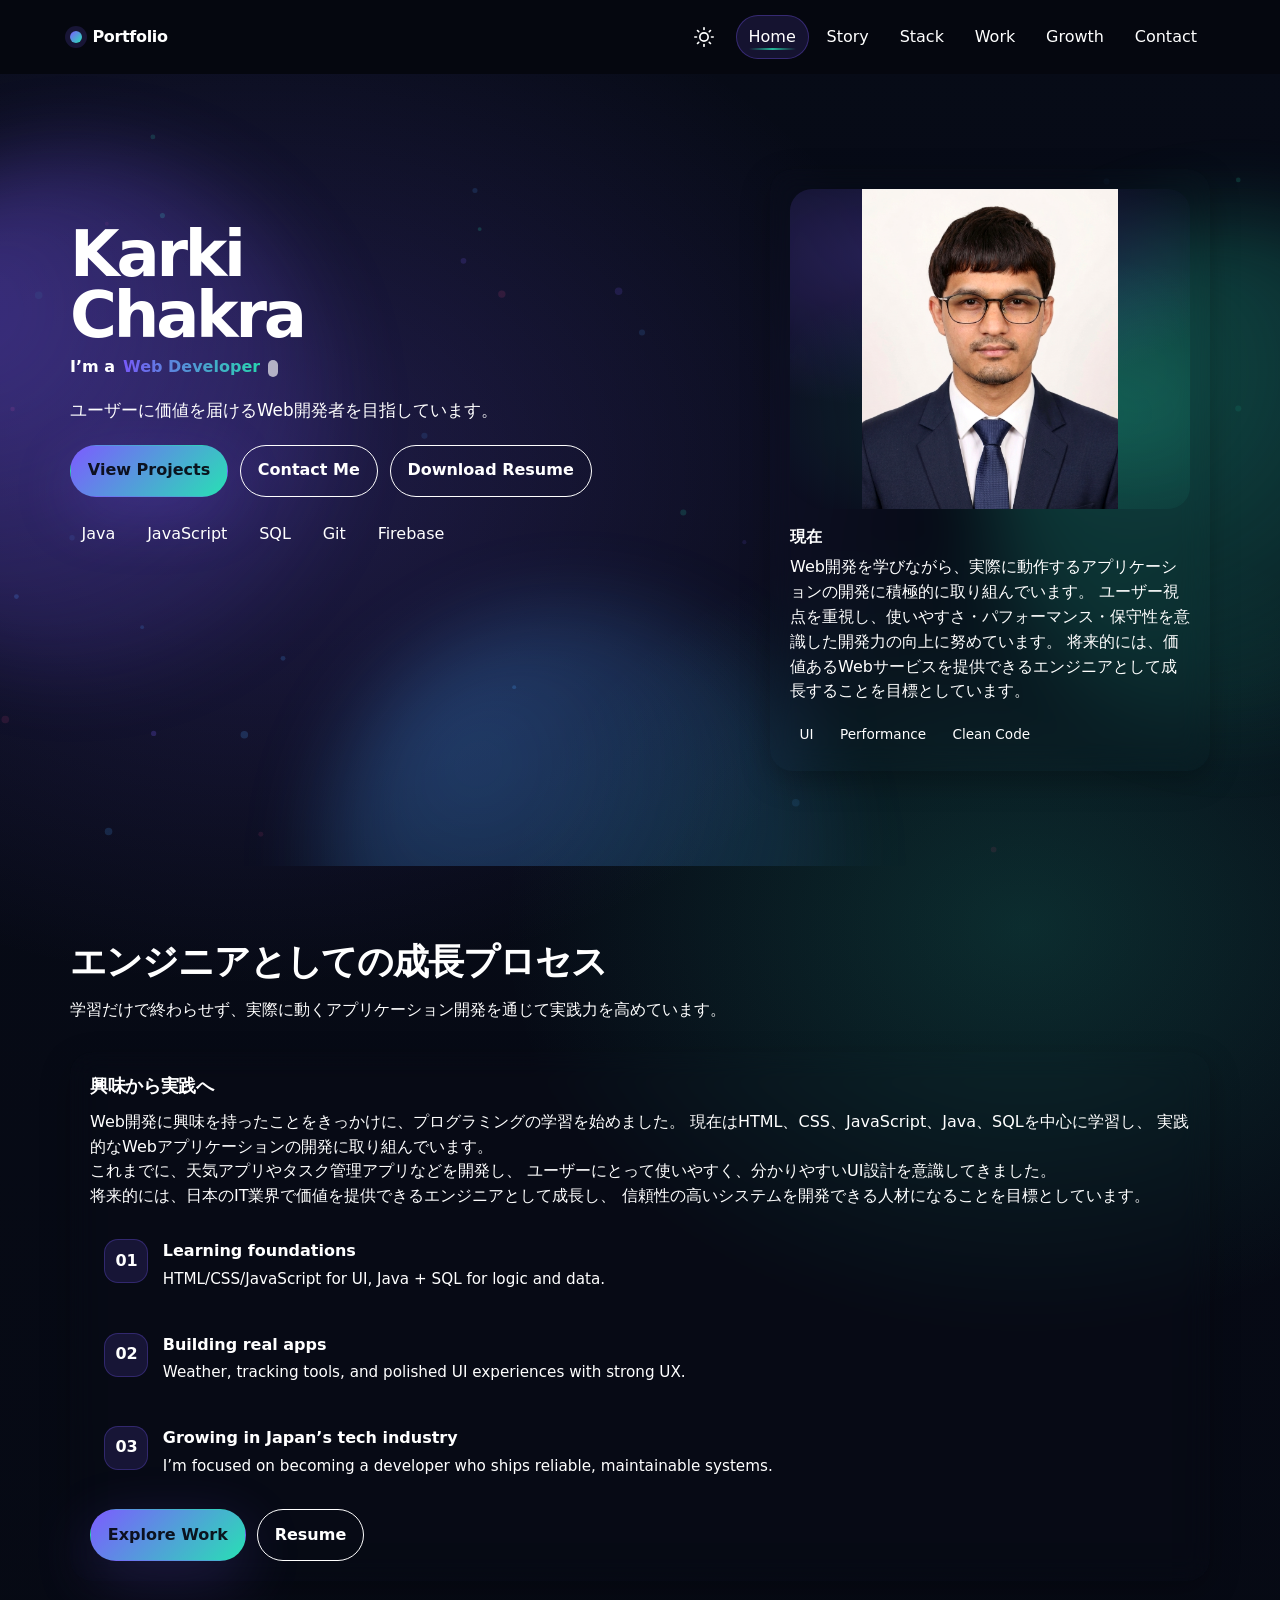
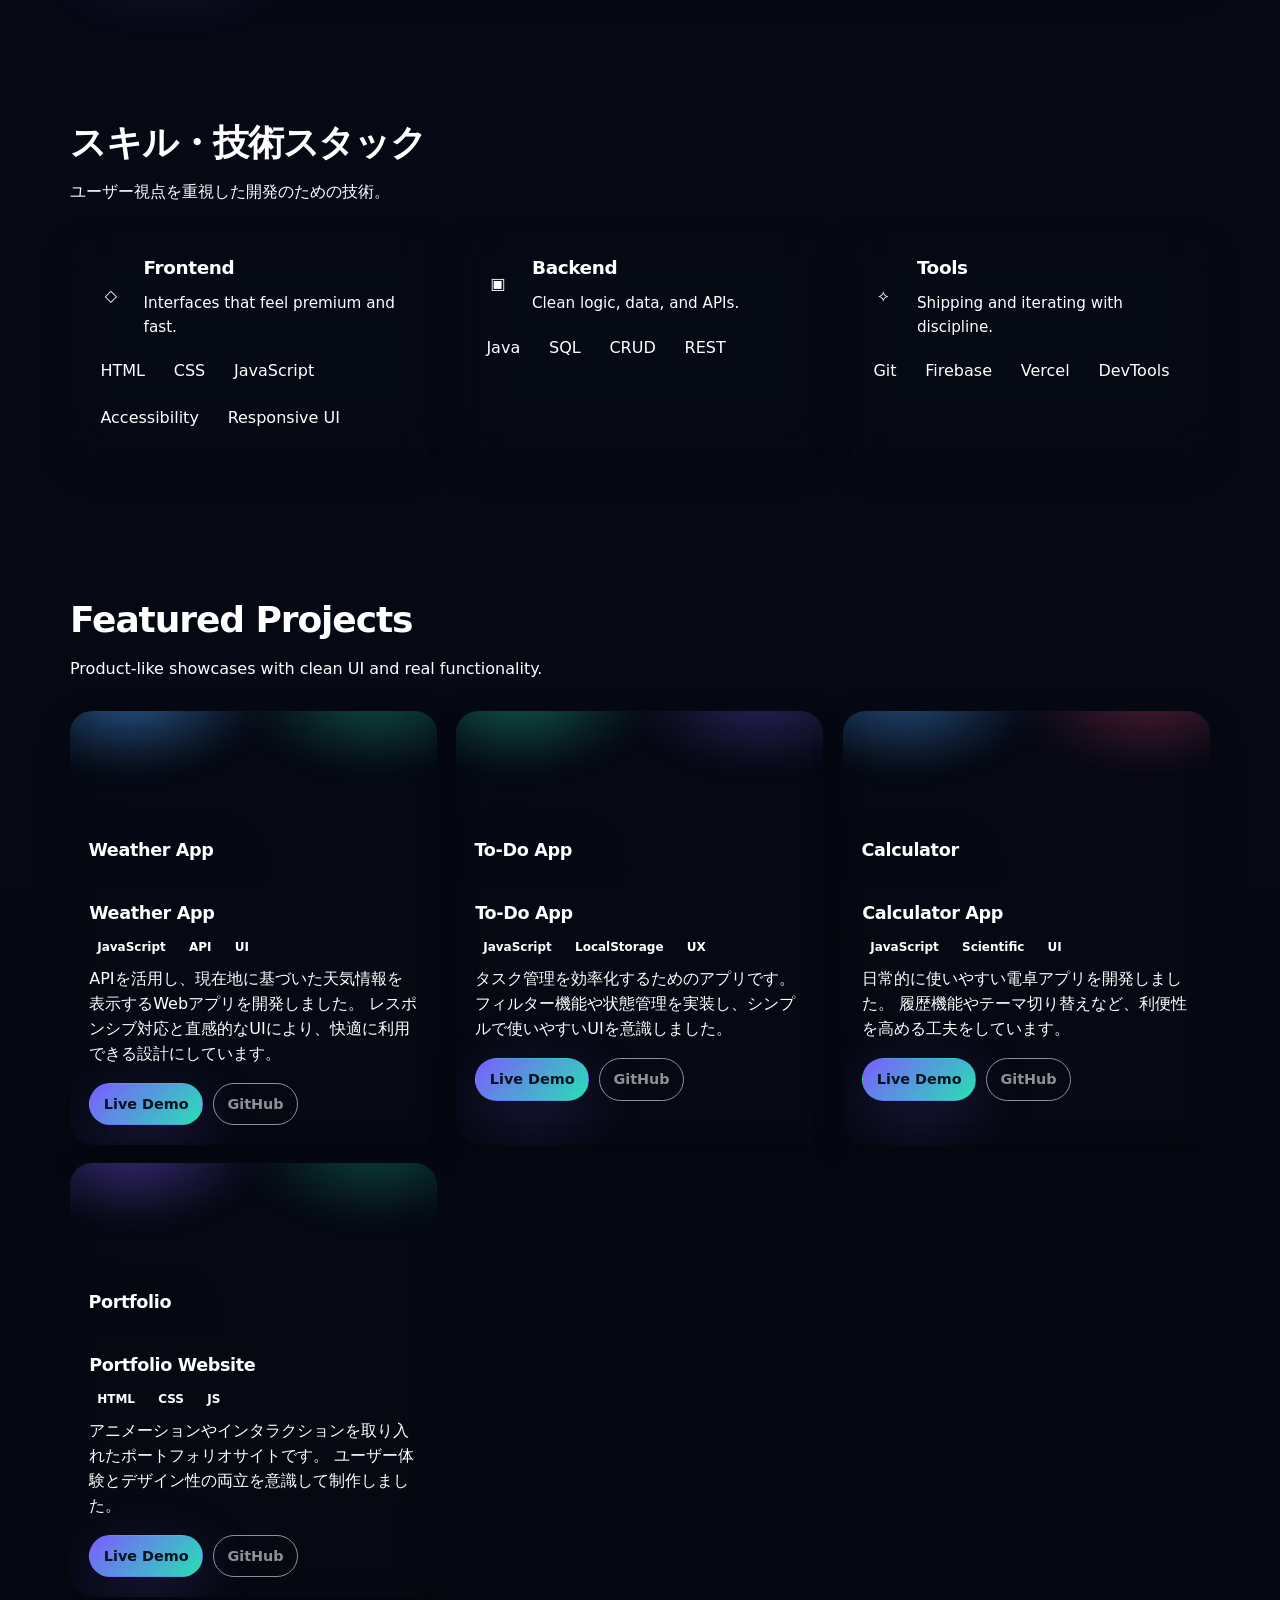
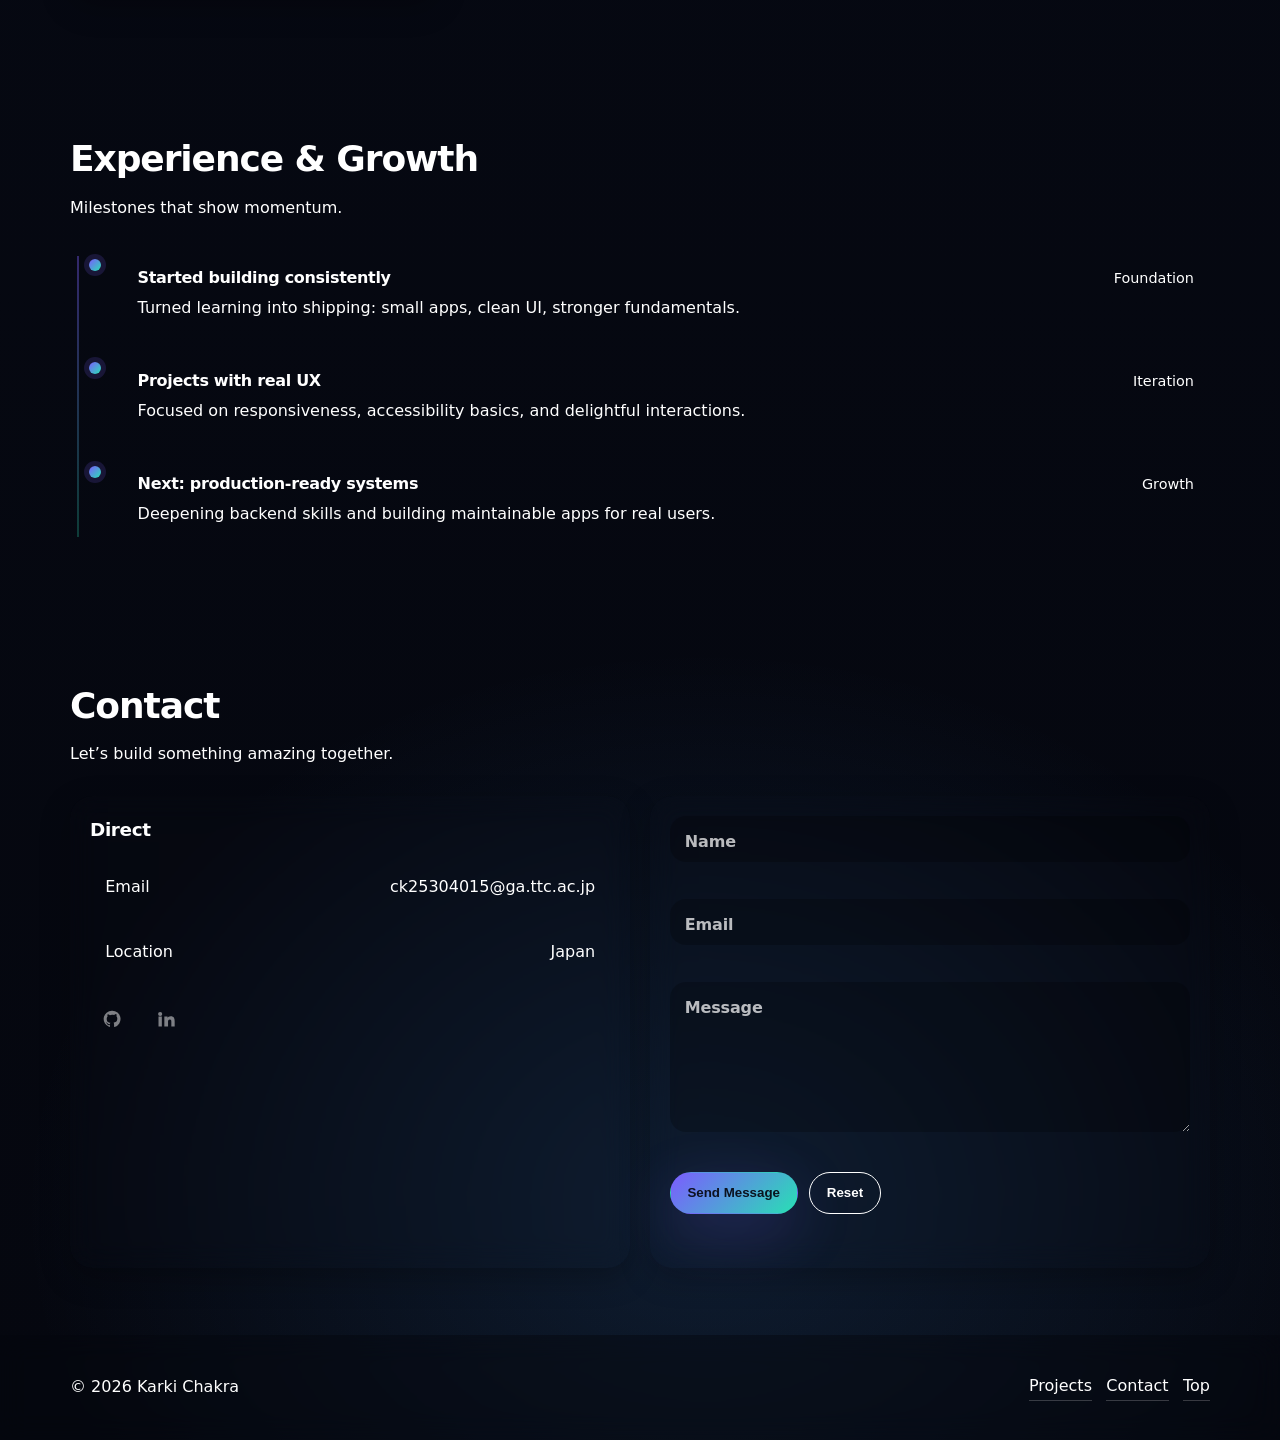
==== commit 8d9f1d61: "converted into jpl" ====
--- a/index.html
+++ b/index.html
@@ -4,10 +4,10 @@
     <meta charset="UTF-8" />
     <meta name="viewport" content="width=device-width, initial-scale=1.0" />
 
-    <title>Karki Chakra | Junior Web Developer (Japan)</title>
+    <title>Portfolio</title>
     <meta
       name="description"
-      content="Premium portfolio of Karki Chakra — junior web developer in Japan building modern, fast, user-focused web applications."
+      content="Karki Chakra's portfolio showcasing projects, skills, and growth as a web developer."
     />
     <link rel="stylesheet" href="./styles.css" />
     <script>
@@ -37,7 +37,7 @@
       <div class="container header-inner">
         <a class="brand" href="#home" aria-label="Go to Home">
           <span class="brand-mark" aria-hidden="true"></span>
-          <span class="brand-text">Karki Chakra</span>
+          <span class="brand-text">Portfolio</span>
         </a>
 
         <nav class="nav" aria-label="Primary">
@@ -72,7 +72,7 @@
 
         <div class="container hero-inner">
           <div class="hero-content" data-reveal="up">
-            <div class="hero-kicker">Junior Web Developer • Japan</div>
+            <div class="hero-kicker"> 専門学校東京テクニカルカレッジー情報処理科 • Web Developer志望</div>
             <h1 class="hero-title">
               <span class="hero-title-strong">Karki</span>
               <span class="hero-title-strong">Chakra</span>
@@ -83,7 +83,7 @@
               <span class="hero-roles-caret" aria-hidden="true"></span>
             </div>
             <p class="hero-subtitle">
-              I build fast, scalable, and user-focused web experiences — and I level up every week through real projects.
+              ユーザーに価値を届けるWeb開発者を目指しています。
             </p>
 
             <div class="hero-cta">
@@ -109,9 +109,11 @@
                 </button>
               </div>
               <div class="profile-body">
-                <div class="profile-title">Now</div>
+                <div class="profile-title">現在</div>
                 <div class="profile-text">
-                  Studying and building modern web applications, improving performance, accessibility, and clean code habits.
+                Web開発を学びながら、実際に動作するアプリケーションの開発に積極的に取り組んでいます。
+                ユーザー視点を重視し、使いやすさ・パフォーマンス・保守性を意識した開発力の向上に努めています。
+                将来的には、価値あるWebサービスを提供できるエンジニアとして成長することを目標としています。
                 </div>
                 <div class="badges">
                   <span class="badge">UI</span>
@@ -127,17 +129,26 @@
       <section class="section" id="about">
         <div class="container">
           <div class="section-head">
-            <h2 class="section-title">My Journey into Tech</h2>
-            <p class="section-subtitle">Consistency, curiosity, and building in public.</p>
+            <h2 class="section-title">エンジニアとしての成長プロセス</h2>
+            <p class="section-subtitle">学習だけで終わらせず、実際に動くアプリケーション開発を通じて実践力を高めています。</p>
           </div>
 
           <div class="story">
             <div class="story-main card" data-reveal="up">
-              <h3 class="card-title">From curiosity to craft</h3>
+              <h3 class="card-title">興味から実践へ</h3>
+              <p class="card-text">Web開発に興味を持ったことをきっかけに、プログラミングの学習を始めました。
+              現在はHTML、CSS、JavaScript、Java、SQLを中心に学習し、
+              実践的なWebアプリケーションの開発に取り組んでいます。
+              </p>
               <p class="card-text">
-                I started coding because I wanted to understand how modern products are built — not just how they look,
-                but how they perform, scale, and feel to the user.
-              </p>
+              これまでに、天気アプリやタスク管理アプリなどを開発し、
+              ユーザーにとって使いやすく、分かりやすいUI設計を意識してきました。
+            </p>
+
+            <p class="card-text">
+             将来的には、日本のIT業界で価値を提供できるエンジニアとして成長し、
+             信頼性の高いシステムを開発できる人材になることを目標としています。
+            </p>
               <div class="story-steps">
                 <div class="step">
                   <div class="step-n">01</div>
@@ -174,8 +185,8 @@
       <section class="section" id="skills">
         <div class="container">
           <div class="section-head">
-            <h2 class="section-title">Skills & Tech Stack</h2>
-            <p class="section-subtitle">A focused toolkit for modern, user-first development.</p>
+            <h2 class="section-title">スキル・技術スタック</h2>
+            <p class="section-subtitle">ユーザー視点を重視した開発のための技術。</p>
           </div>
 
           <div class="grid three-col">
@@ -253,7 +264,8 @@
                   </div>
                 </div>
                 <p class="card-text">
-                  A responsive weather experience with location support, clean forecasts, and smooth interactions.
+                  APIを活用し、現在地に基づいた天気情報を表示するWebアプリを開発しました。
+                  レスポンシブ対応と直感的なUIにより、快適に利用できる設計にしています。
                 </p>
                 <div class="project-links">
                   <a class="btn btn-small btn-primary" href="./weather-app/index.html" target="_blank" rel="noopener noreferrer">Live Demo</a>
@@ -275,7 +287,9 @@
                     <span class="tag">UX</span>
                   </div>
                 </div>
-                <p class="card-text">A clean task manager with filters, completion states, and lightweight persistence.</p>
+                <p class="card-text">タスク管理を効率化するためのアプリです。
+                フィルター機能や状態管理を実装し、シンプルで使いやすいUIを意識しました。
+              </p>
                 <div class="project-links">
                   <a class="btn btn-small btn-primary" href="./todo-app/index.html" target="_blank" rel="noopener noreferrer">Live Demo</a>
                   <a class="btn btn-small btn-ghost" href="#" data-disabled="true" aria-disabled="true">GitHub</a>
@@ -296,7 +310,9 @@
                     <span class="tag">UI</span>
                   </div>
                 </div>
-                <p class="card-text">A calculator with scientific functions, history, and a theme toggle for daily use.</p>
+                <p class="card-text">日常的に使いやすい電卓アプリを開発しました。
+                履歴機能やテーマ切り替えなど、利便性を高める工夫をしています。
+              </p>
                 <div class="project-links">
                   <a class="btn btn-small btn-primary" href="./calculator/index.html" target="_blank" rel="noopener noreferrer">Live Demo</a>
                   <a class="btn btn-small btn-ghost" href="#" data-disabled="true" aria-disabled="true">GitHub</a>
@@ -318,7 +334,8 @@
                   </div>
                 </div>
                 <p class="card-text">
-                  A premium, interactive portfolio with micro-interactions, scroll animations, and glass UI.
+                  アニメーションやインタラクションを取り入れたポートフォリオサイトです。
+                  ユーザー体験とデザイン性の両立を意識して制作しました。                
                 </p>
                 <div class="project-links">
                   <a class="btn btn-small btn-primary" href="#home">Live Demo</a>
--- a/styles.css
+++ b/styles.css
@@ -505,8 +505,15 @@
   display: grid;
   grid-template-columns: 1.15fr 0.85fr;
   gap: 1.6rem;
-  align-items: center;
-}
+  align-items: start;
+}
+
+.hero-inner::after { 
+   content: ""; 
+   width: 1px; 
+   height: 70%; 
+   background: rgba(255,255,255,0.1); 
+ } 
 
 .hero-content {
   max-width: 780px;
@@ -515,6 +522,126 @@
 .hero-side {
   width: min(440px, 100%);
   justify-self: end;
+}
+
+.hero-side img {
+  max-height: 420px;
+}
+
+@keyframes floaterFloat {
+  0%,
+  100% {
+    transform: translate3d(0, 0, 0) rotate(-1deg);
+  }
+  50% {
+    transform: translate3d(0, -18px, 0) rotate(1deg);
+  }
+}
+
+.hero-floaters {
+  position: absolute;
+  left: 0;
+  bottom: 0;
+  width: min(560px, 62%);
+  height: 340px;
+  pointer-events: none;
+  user-select: none;
+  opacity: 0.9;
+}
+
+.floater {
+  position: absolute;
+  display: flex;
+  flex-direction: column;
+  align-items: center;
+  justify-content: center;
+  gap: 0.35rem;
+  padding: 0.25rem;
+  width: 88px;
+  height: 88px;
+  border-radius: 22px;
+  border: 0;
+  background: transparent;
+  box-shadow: none;
+  backdrop-filter: none;
+  animation: floaterFloat 6.2s ease-in-out infinite;
+  will-change: transform;
+}
+
+.floater::before {
+  display: none;
+}
+
+.floater-text {
+  font-weight: 900;
+  letter-spacing: -0.02em;
+  color: var(--text);
+  font-size: 0.82rem;
+  line-height: 1;
+  opacity: 0.95;
+}
+
+.floater-icon {
+  width: 40px;
+  height: 40px;
+  display: none;
+  color: var(--text);
+}
+
+.f-java {
+  left: 6%;
+  top: 56%;
+  animation-duration: 6.6s;
+}
+
+.f-js {
+  left: 34%;
+  top: 70%;
+  width: 92px;
+  height: 92px;
+  border-radius: 18px;
+  animation-duration: 5.4s;
+  animation-delay: -1.4s;
+}
+
+.f-git {
+  left: 58%;
+  top: 52%;
+  width: 82px;
+  height: 82px;
+  border-radius: 20px;
+  animation-duration: 6.9s;
+  animation-delay: -2.1s;
+}
+
+.f-html {
+  left: 18%;
+  top: 44%;
+  width: 78px;
+  height: 78px;
+  border-radius: 20px;
+  animation-duration: 6.1s;
+  animation-delay: -0.6s;
+}
+
+.f-css {
+  left: 44%;
+  top: 40%;
+  width: 78px;
+  height: 78px;
+  border-radius: 20px;
+  animation-duration: 6.8s;
+  animation-delay: -1.9s;
+}
+
+.f-sql {
+  left: 70%;
+  top: 68%;
+  width: 84px;
+  height: 84px;
+  border-radius: 22px;
+  animation-duration: 7.4s;
+  animation-delay: -2.6s;
 }
 
 .hero-kicker {
@@ -528,6 +655,65 @@
   border-radius: 999px;
   border: 1px solid var(--border);
   background: var(--glass);
+}
+
+@keyframes heroKickerSheen {
+  0% {
+    opacity: 0;
+    transform: translateY(4px);
+    clip-path: inset(0 100% 0 0);
+  }
+  12% {
+    opacity: 1;
+    transform: translateY(0);
+    clip-path: inset(0 100% 0 0);
+  }
+  42% {
+    opacity: 1;
+    transform: translateY(0);
+    clip-path: inset(0 0 0 0);
+  }
+  70% {
+    opacity: 1;
+    transform: translateY(0);
+    clip-path: inset(0 0 0 0);
+  }
+  88% {
+    opacity: 0;
+    transform: translateY(-2px);
+    clip-path: inset(0 100% 0 0);
+  }
+  100% {
+    opacity: 0;
+    transform: translateY(-2px);
+    clip-path: inset(0 100% 0 0);
+  }
+}
+
+.hero-kicker {
+  background-color: var(--glass);
+  background-image: linear-gradient(
+    110deg,
+    transparent 0%,
+    rgba(124, 92, 255, 0.18) 28%,
+    rgba(40, 224, 180, 0.14) 45%,
+    transparent 62%
+  );
+  background-size: 240% 100%;
+  background-position: -120% 0;
+  white-space: nowrap;
+  overflow: hidden;
+  clip-path: inset(0 100% 0 0);
+  animation: heroKickerSheen 7.2s steps(48, end) infinite;
+}
+
+@media (prefers-reduced-motion: reduce) {
+  .hero-kicker {
+    animation: none !important;
+  }
+  .floater {
+    animation: none !important;
+  }
 }
 
 .hero-title {
@@ -731,10 +917,10 @@
 
 .profile-img {
   width: 100%;
-  height: auto;
-  aspect-ratio: 3 / 4;
+  height: 320px;
   object-fit: contain;
-  background: var(--bg0);
+  object-position: center;
+  background: transparent;
   filter: saturate(1.05) contrast(1.02);
 }
 
@@ -1198,6 +1384,10 @@
 @media (max-width: 980px) {
   .hero-inner {
     grid-template-columns: 1fr;
+  }
+
+  .hero-floaters {
+    display: none;
   }
 
   .story {
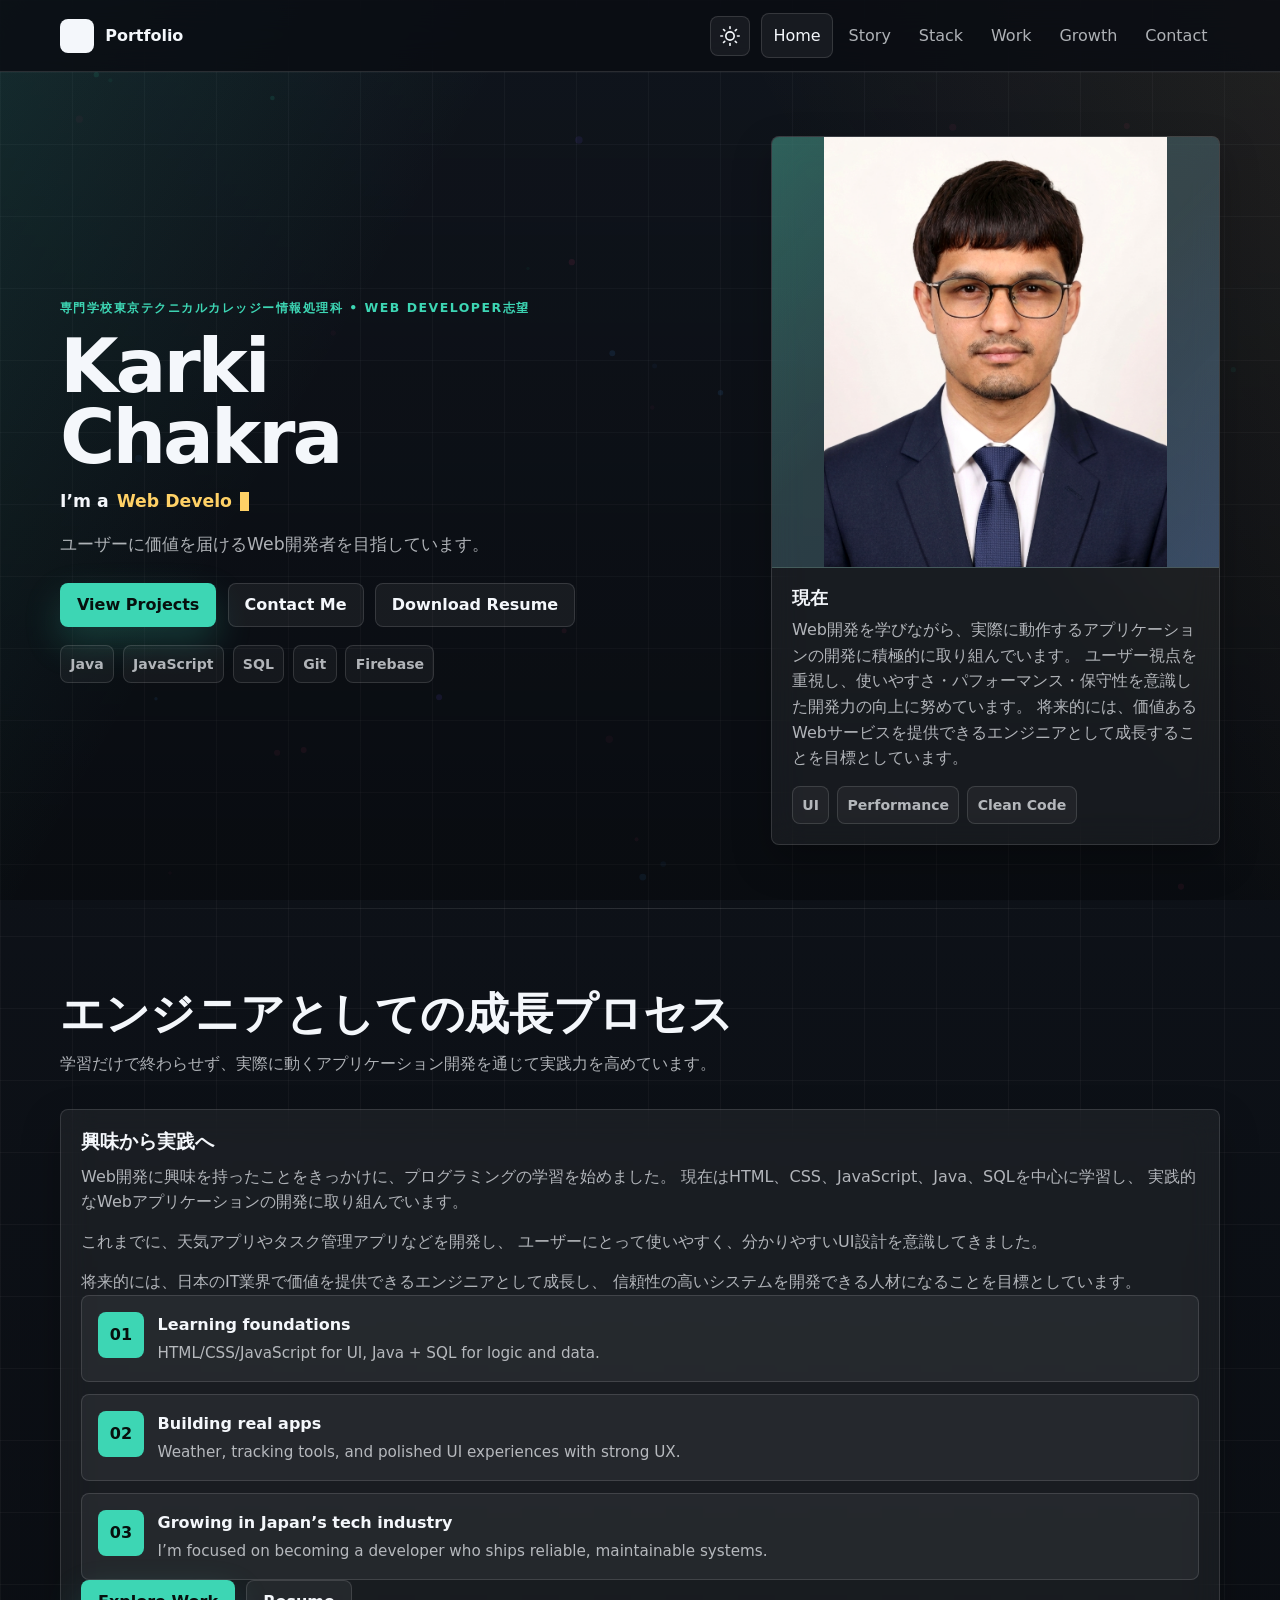
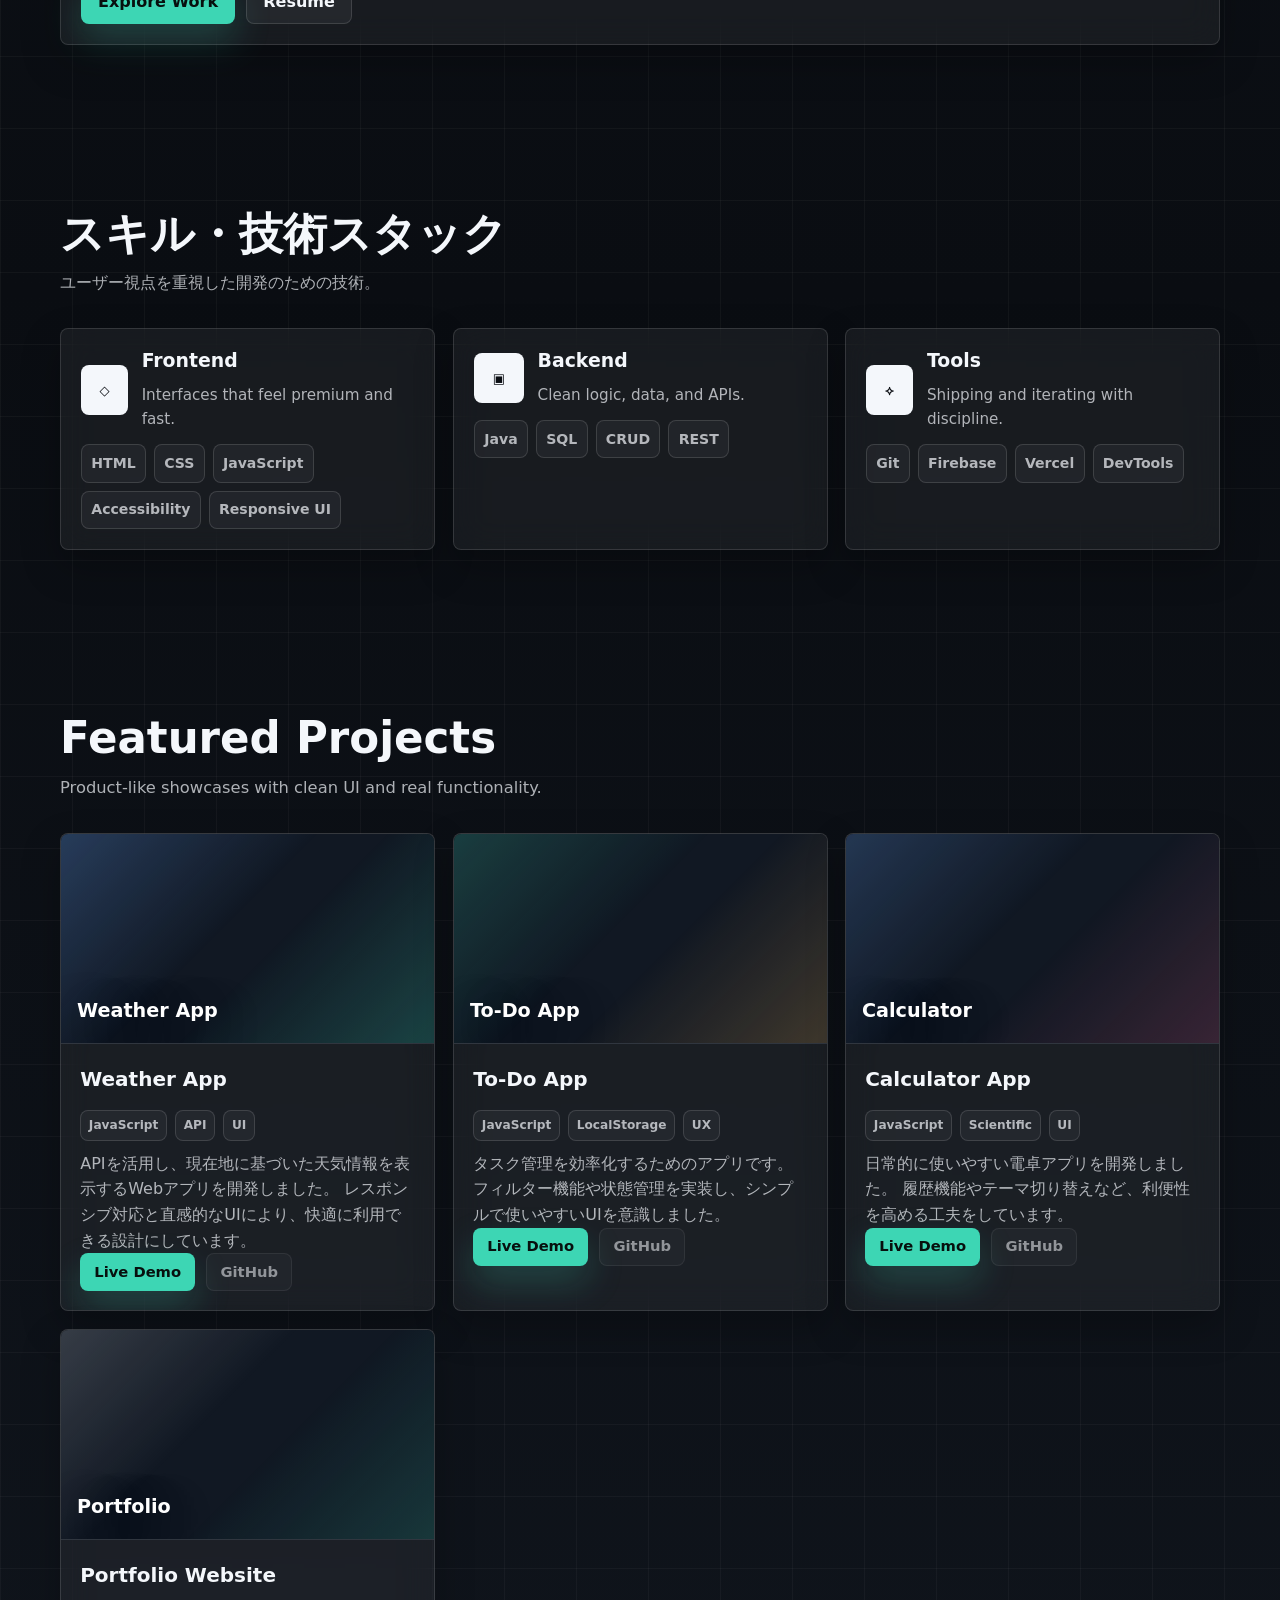
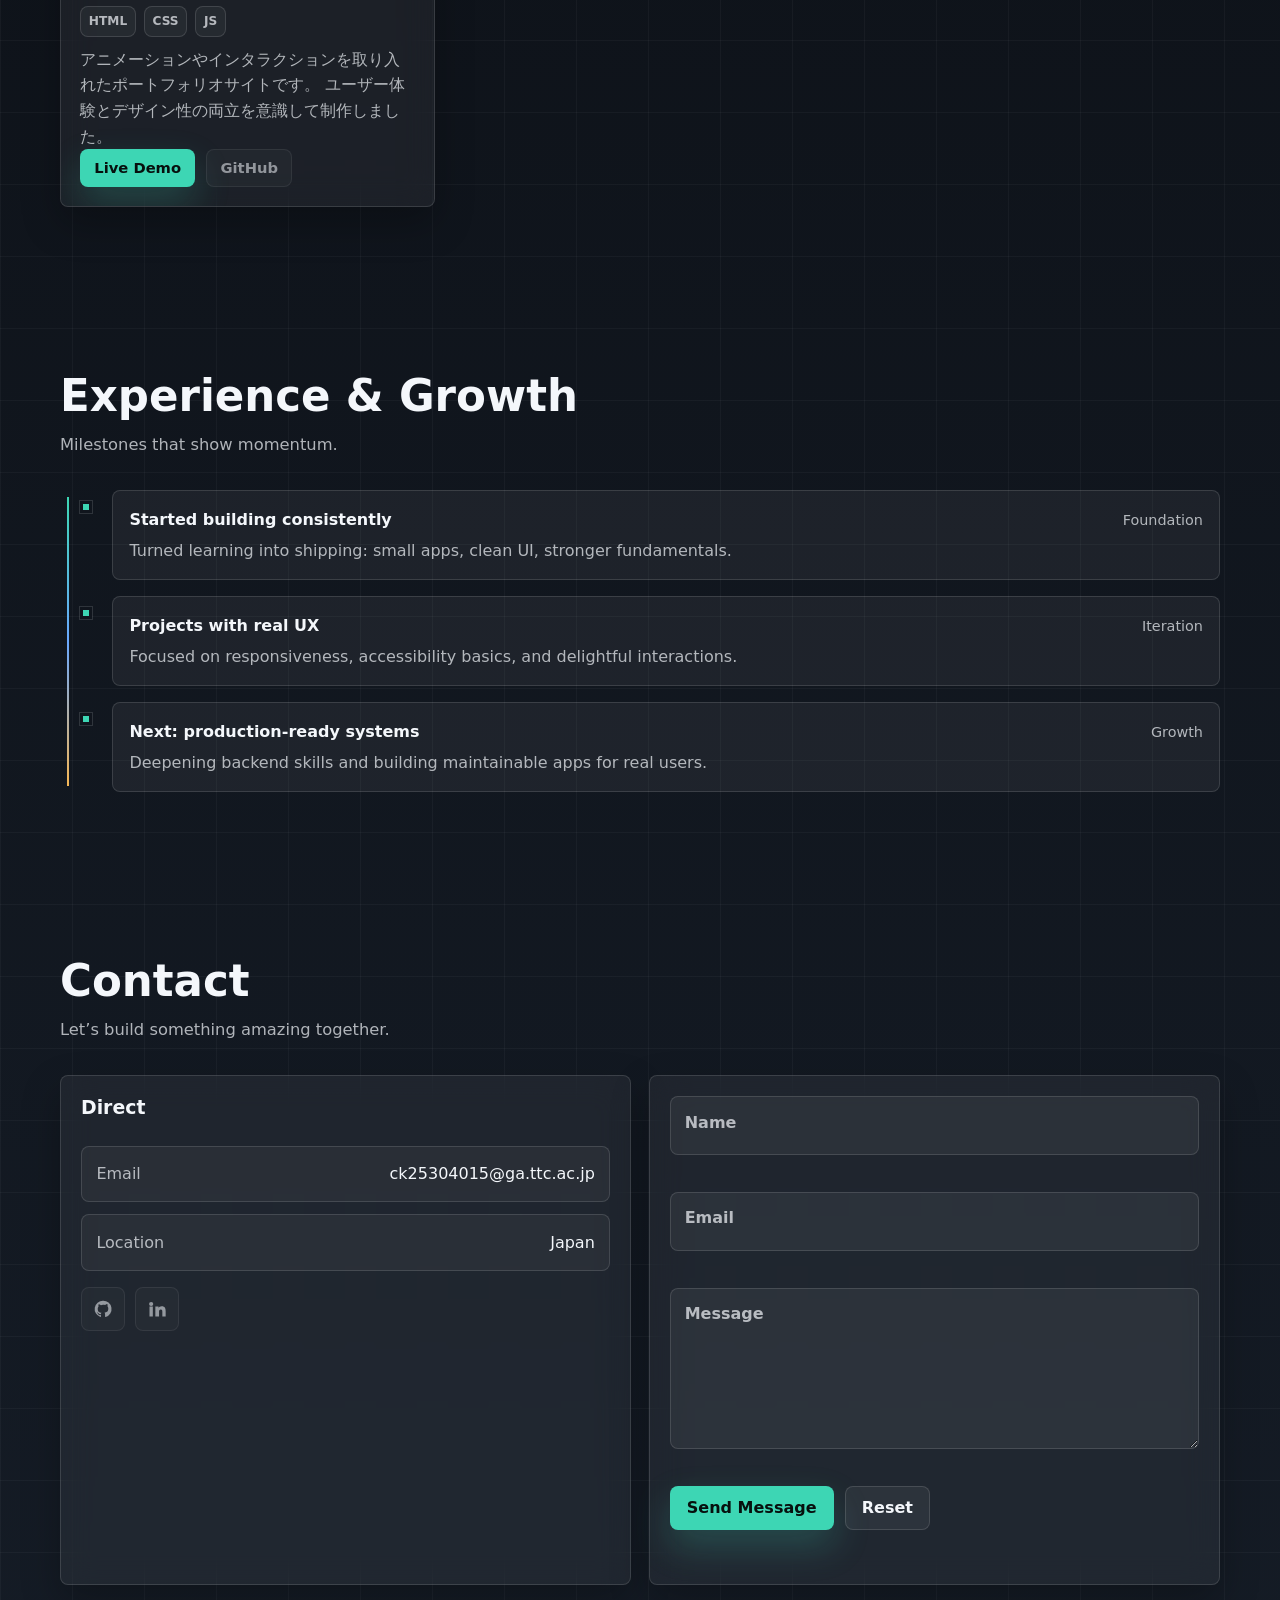
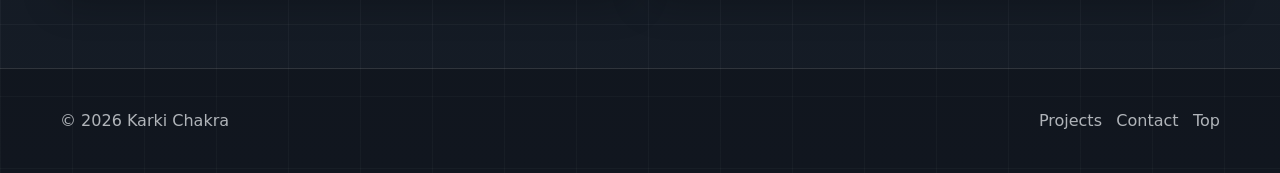
==== commit 1625c929: "updated version" ====
--- a/index.html
+++ b/index.html
@@ -434,16 +434,11 @@
             <form
               class="card form"
               id="contact-form"
-              action="https://formsubmit.co/ck25304015@ga.ttc.ac.jp"
+              action="/api/contact"
               method="POST"
               novalidate
               data-reveal="up"
             >
-              <input type="hidden" name="_subject" value="New portfolio message" />
-              <input type="hidden" name="_captcha" value="false" />
-              <input type="hidden" name="_template" value="table" />
-              <input type="hidden" name="_next" value="https://my-portfolio9-dun.vercel.app/#contact" />
-
               <div class="field">
                 <input class="input" id="name" name="name" type="text" autocomplete="name" required minlength="2" placeholder=" " />
                 <label class="label" for="name">Name</label>
--- a/styles.css
+++ b/styles.css
@@ -1,50 +1,38 @@
 :root {
-  --bg0: #05070f;
-  --bg1: #070b17;
-  --bg2: #0a1230;
-  --text: var(--text);
-  --muted: var(--muted);
-  --faint: rgba(255, 255, 255, 0.5);
-  --border: var(--border);
-  --glass: var(--glass);
-  --glass2: var(--glass2);
-  --shadow: 0 18px 55px rgba(0, 0, 0, 0.45);
-  --shadow-soft: 0 10px 30px rgba(0, 0, 0, 0.26);
-
-  --a: #7c5cff;
-  --b: #28e0b4;
-  --c: #4aa3ff;
-  --d: #ff4d8a;
-
-  --radius: 22px;
-  --radius-sm: 16px;
-  --container: 1140px;
-  --header-h: 74px;
-
+  --bg0: #0a0d12;
+  --bg1: #10151d;
+  --bg2: #151c26;
+  --surface: rgba(255, 255, 255, 0.055);
+  --surface-strong: rgba(255, 255, 255, 0.09);
+  --text: #f4f7fb;
+  --muted: rgba(244, 247, 251, 0.7);
+  --faint: rgba(244, 247, 251, 0.5);
+  --border: rgba(255, 255, 255, 0.13);
+  --accent: #3dd6b4;
+  --accent-2: #69a8ff;
+  --accent-3: #f6b756;
+  --danger: #ff668f;
+  --shadow: 0 24px 70px rgba(0, 0, 0, 0.38);
+  --shadow-soft: 0 16px 38px rgba(0, 0, 0, 0.26);
+  --radius: 8px;
+  --container: 1160px;
+  --header-h: 72px;
   --par-x: 0;
   --par-y: 0;
 }
 
 html[data-theme="light"] {
-  --bg0: #f4f6fa;
+  --bg0: #f6f7f4;
   --bg1: #ffffff;
-  --bg2: #e8ecf2;
-  --text: rgba(0, 0, 0, 0.92);
-  --muted: rgba(0, 0, 0, 0.68);
-  --faint: rgba(0, 0, 0, 0.5);
-  --border: rgba(0, 0, 0, 0.12);
-  --glass: rgba(0, 0, 0, 0.06);
-  --glass2: rgba(0, 0, 0, 0.1);
-  --shadow: 0 18px 55px rgba(0, 0, 0, 0.15);
-  --shadow-soft: 0 10px 30px rgba(0, 0, 0, 0.08);
-
-  --a: #6040e0;
-  --b: #18b08d;
-  --c: #2080e0;
-  --d: #e0306d;
-}
-
-html[data-theme="light"] {
+  --bg2: #ecefeb;
+  --surface: rgba(10, 13, 18, 0.045);
+  --surface-strong: rgba(10, 13, 18, 0.075);
+  --text: #12161d;
+  --muted: rgba(18, 22, 29, 0.68);
+  --faint: rgba(18, 22, 29, 0.5);
+  --border: rgba(18, 22, 29, 0.12);
+  --shadow: 0 24px 70px rgba(18, 22, 29, 0.14);
+  --shadow-soft: 0 14px 34px rgba(18, 22, 29, 0.09);
   color-scheme: light;
 }
 
@@ -62,25 +50,42 @@
 body {
   margin: 0;
   color: var(--text);
-  font-family: ui-sans-serif, system-ui, -apple-system, Segoe UI, Inter, Roboto, Arial, "Apple Color Emoji",
-    "Segoe UI Emoji";
-  line-height: 1.55;
+  font-family: Inter, ui-sans-serif, system-ui, -apple-system, BlinkMacSystemFont, "Segoe UI", Roboto, Arial, sans-serif;
+  line-height: 1.6;
   background:
-    radial-gradient(1200px 900px at calc(20% + (var(--par-x) * 1px)) calc(10% + (var(--par-y) * 1px)), rgba(124, 92, 255, 0.22), transparent 58%),
-    radial-gradient(900px 700px at calc(80% + (var(--par-x) * -1px)) calc(20% + (var(--par-y) * 1px)), rgba(40, 224, 180, 0.16), transparent 58%),
-    radial-gradient(1100px 900px at calc(55% + (var(--par-x) * 0.5px)) calc(95% + (var(--par-y) * -0.6px)), rgba(74, 163, 255, 0.14), transparent 62%),
-    linear-gradient(180deg, var(--bg1), var(--bg0));
+    linear-gradient(90deg, rgba(255, 255, 255, 0.035) 1px, transparent 1px),
+    linear-gradient(180deg, rgba(255, 255, 255, 0.035) 1px, transparent 1px),
+    linear-gradient(180deg, var(--bg1), var(--bg0) 38%, var(--bg2));
+  background-size: 72px 72px, 72px 72px, auto;
   overflow-x: hidden;
 }
 
+body::before {
+  content: "";
+  position: fixed;
+  inset: 0;
+  pointer-events: none;
+  background:
+    linear-gradient(120deg, rgba(61, 214, 180, 0.12), transparent 30%),
+    linear-gradient(240deg, rgba(246, 183, 86, 0.08), transparent 32%),
+    linear-gradient(180deg, transparent 0%, rgba(0, 0, 0, 0.28) 100%);
+  z-index: -1;
+}
+
 img {
+  display: block;
   max-width: 100%;
-  display: block;
 }
 
 a {
   color: inherit;
   text-decoration: none;
+}
+
+button,
+input,
+textarea {
+  font: inherit;
 }
 
 .container {
@@ -94,28 +99,25 @@
   top: 1rem;
   transform: translateY(-140%);
   background: var(--bg2);
-  color: #fff;
+  color: var(--text);
   padding: 0.75rem 1rem;
-  border-radius: 999px;
+  border-radius: var(--radius);
   border: 1px solid var(--border);
   z-index: 1200;
 }
 
 .skip-link:focus {
   transform: translateY(0);
-  outline: 2px solid rgba(124, 92, 255, 0.75);
+  outline: 2px solid var(--accent);
   outline-offset: 3px;
 }
 
 .intro {
   position: fixed;
   inset: 0;
-  background:
-    radial-gradient(800px 500px at 30% 20%, rgba(124, 92, 255, 0.26), transparent 55%),
-    radial-gradient(700px 500px at 70% 40%, rgba(40, 224, 180, 0.18), transparent 55%),
-    linear-gradient(180deg, rgba(5, 7, 15, 0.98), rgba(5, 7, 15, 0.88));
   display: grid;
   place-items: center;
+  background: rgba(10, 13, 18, 0.96);
   z-index: 2000;
   transition: opacity 550ms ease, visibility 550ms ease;
 }
@@ -130,31 +132,26 @@
   display: flex;
   align-items: center;
   gap: 0.9rem;
-  padding: 1.1rem 1.15rem;
-  border-radius: 999px;
-  background: var(--glass);
+  padding: 1rem 1.1rem;
+  border-radius: var(--radius);
+  background: var(--surface-strong);
   border: 1px solid var(--border);
-  backdrop-filter: blur(14px);
   box-shadow: var(--shadow-soft);
 }
 
 .intro-mark {
   width: 14px;
   height: 14px;
-  border-radius: 999px;
-  background: linear-gradient(135deg, var(--a), var(--b));
-  box-shadow: 0 0 0 6px rgba(124, 92, 255, 0.18);
+  background: var(--accent);
 }
 
 .intro-title {
-  font-weight: 800;
-  letter-spacing: -0.02em;
+  font-weight: 850;
 }
 
 .intro-sub {
   color: var(--muted);
-  font-size: 0.95rem;
-  margin-top: 0.1rem;
+  font-size: 0.93rem;
 }
 
 .cursor,
@@ -162,8 +159,6 @@
   position: fixed;
   left: 0;
   top: 0;
-  width: 34px;
-  height: 34px;
   border-radius: 999px;
   pointer-events: none;
   z-index: 1500;
@@ -173,16 +168,17 @@
 }
 
 .cursor {
+  width: 34px;
+  height: 34px;
   border: 1px solid var(--border);
-  background: var(--glass);
+  background: rgba(255, 255, 255, 0.05);
   backdrop-filter: blur(10px);
 }
 
 .cursor-dot {
   width: 7px;
   height: 7px;
-  background: linear-gradient(135deg, var(--a), var(--b));
-  box-shadow: 0 0 22px rgba(124, 92, 255, 0.45);
+  background: var(--accent);
 }
 
 .cursor.is-on,
@@ -191,8 +187,8 @@
 }
 
 .cursor.is-hover {
-  transform: translate(-50%, -50%) scale(1.2);
-  border-color: rgba(124, 92, 255, 0.45);
+  transform: translate(-50%, -50%) scale(1.18);
+  border-color: var(--accent);
 }
 
 .site-header {
@@ -200,9 +196,9 @@
   top: 0;
   z-index: 50;
   height: var(--header-h);
-  background: var(--bg0);
+  background: color-mix(in srgb, var(--bg0) 84%, transparent);
   border-bottom: 1px solid var(--border);
-  backdrop-filter: blur(16px);
+  backdrop-filter: blur(18px);
 }
 
 .header-inner {
@@ -216,63 +212,90 @@
 .brand {
   display: inline-flex;
   align-items: center;
-  gap: 0.65rem;
+  gap: 0.7rem;
   font-weight: 850;
-  letter-spacing: -0.02em;
 }
 
 .brand-mark {
-  width: 12px;
-  height: 12px;
-  border-radius: 999px;
-  background: linear-gradient(135deg, var(--a), var(--b));
-  box-shadow: 0 0 0 5px rgba(124, 92, 255, 0.16);
+  width: 34px;
+  height: 34px;
+  display: grid;
+  place-items: center;
+  border-radius: var(--radius);
+  background: var(--text);
+  color: var(--bg0);
+  font-size: 0.78rem;
+  letter-spacing: 0;
 }
 
 .nav {
   display: flex;
   align-items: center;
   gap: 0.7rem;
+}
+
+.nav-links {
+  list-style: none;
+  display: flex;
+  align-items: center;
+  gap: 0.18rem;
+  padding: 0;
+  margin: 0;
+}
+
+.nav-link {
+  display: inline-flex;
+  padding: 0.55rem 0.72rem;
+  border-radius: var(--radius);
+  color: var(--muted);
+  border: 1px solid transparent;
+  transition: background 180ms ease, border-color 180ms ease, color 180ms ease;
+}
+
+.nav-link:hover,
+.nav-link.is-active {
+  color: var(--text);
+  background: var(--surface);
+  border-color: var(--border);
+}
+
+.nav-toggle,
+.theme-toggle {
+  border: 1px solid var(--border);
+  background: var(--surface);
+  color: var(--text);
+  cursor: pointer;
+  transition: transform 160ms ease, background 180ms ease, border-color 180ms ease;
+}
+
+.theme-toggle {
+  display: grid;
+  place-items: center;
+  width: 40px;
+  height: 40px;
+  border-radius: var(--radius);
 }
 
 .nav-toggle {
   display: none;
   align-items: center;
   gap: 0.6rem;
-  padding: 0.6rem 0.85rem;
-  border-radius: 999px;
-  border: 1px solid var(--border);
-  background: var(--glass);
-  color: var(--text);
-  cursor: pointer;
-}
-
-.theme-toggle {
-  display: flex;
-  align-items: center;
-  justify-content: center;
-  width: 40px;
-  height: 40px;
-  border-radius: 50%;
-  border: 1px solid var(--border);
-  background: var(--glass);
-  color: var(--text);
-  cursor: pointer;
-  transition: background 200ms ease, border-color 200ms ease, transform 200ms ease;
-}
-
-.theme-toggle:hover {
-  background: var(--glass2);
-  transform: scale(1.05);
-}
-
-.theme-toggle:focus-visible {
-  outline: 2px solid rgba(124, 92, 255, 0.75);
-  outline-offset: 3px;
-}
-
-.nav-toggle:focus-visible {
-  outline: 2px solid rgba(124, 92, 255, 0.75);
+  padding: 0.58rem 0.78rem;
+  border-radius: var(--radius);
+}
+
+.theme-toggle:hover,
+.nav-toggle:hover {
+  transform: translateY(-1px);
+  background: var(--surface-strong);
+}
+
+.theme-toggle:focus-visible,
+.nav-toggle:focus-visible,
+.btn:focus-visible,
+.photo-button:focus-visible,
+.photo-modal-close:focus-visible {
+  outline: 2px solid var(--accent);
   outline-offset: 3px;
 }
 
@@ -291,8 +314,7 @@
   right: 0;
   height: 2px;
   background: var(--text);
-  border-radius: 999px;
-  transition: transform 200ms ease, top 200ms ease, opacity 200ms ease;
+  transition: transform 200ms ease, top 200ms ease;
 }
 
 .nav-toggle-icon::before {
@@ -313,81 +335,60 @@
   transform: rotate(-45deg);
 }
 
-.nav-links {
-  list-style: none;
-  display: flex;
-  align-items: center;
-  gap: 0.3rem;
-  padding: 0;
-  margin: 0;
-}
-
-.nav-link {
-  position: relative;
-  display: inline-flex;
-  padding: 0.55rem 0.75rem;
-  border-radius: 999px;
-  color: var(--muted);
-  border: 1px solid transparent;
-  transition: background 180ms ease, border-color 180ms ease, color 180ms ease;
-}
-
-.nav-link:hover {
-  color: var(--text);
-  background: var(--glass);
-  border-color: var(--border);
-}
-
-.nav-link.is-active {
-  color: var(--text);
-  background: rgba(124, 92, 255, 0.14);
-  border-color: rgba(124, 92, 255, 0.32);
-}
-
-.nav-link::after {
-  content: "";
-  position: absolute;
-  left: 12px;
-  right: 12px;
-  bottom: 8px;
-  height: 2px;
-  transform: scaleX(0);
-  transform-origin: left;
-  border-radius: 999px;
-  background: linear-gradient(90deg, rgba(124, 92, 255, 0), rgba(40, 224, 180, 0.9), rgba(124, 92, 255, 0));
-  transition: transform 260ms ease;
-  opacity: 0.9;
-}
-
-.nav-link:hover::after,
-.nav-link.is-active::after {
-  transform: scaleX(1);
-}
-
 .section {
-  padding: 4.2rem 0;
+  padding: 5.2rem 0;
   scroll-margin-top: calc(var(--header-h) + 18px);
 }
 
+.alt-section {
+  background: rgba(255, 255, 255, 0.03);
+  border-block: 1px solid rgba(255, 255, 255, 0.06);
+}
+
 .section-head {
-  margin-bottom: 1.8rem;
+  margin-bottom: 2rem;
+}
+
+.resume-section-head {
+  margin-top: 2rem;
+}
+
+.section-kicker,
+.eyebrow,
+.hero-kicker,
+.project-label {
+  margin: 0 0 0.55rem;
+  color: var(--accent);
+  font-weight: 850;
+  text-transform: uppercase;
+  font-size: 0.78rem;
+  letter-spacing: 0.12em;
 }
 
 .section-title {
   margin: 0;
-  font-size: clamp(1.6rem, 3vw, 2.25rem);
-  letter-spacing: -0.03em;
+  max-width: 820px;
+  font-size: clamp(1.8rem, 3.4vw, 3rem);
+  line-height: 1.05;
 }
 
 .section-subtitle {
-  margin: 0.55rem 0 0;
-  color: var(--muted);
-  max-width: 65ch;
+  margin: 0.8rem 0 0;
+  color: var(--muted);
+  max-width: 68ch;
+  font-size: 1.02rem;
+}
+
+.split-head {
+  display: flex;
+  align-items: end;
+  justify-content: space-between;
+  gap: 1rem;
 }
 
 .grid {
   display: grid;
-  gap: 1.2rem;
+  gap: 1.1rem;
 }
 
 .two-col {
@@ -399,12 +400,12 @@
 }
 
 .card {
-  background: var(--glass);
+  background: var(--surface);
   border: 1px solid var(--border);
   border-radius: var(--radius);
   box-shadow: var(--shadow-soft);
   padding: 1.25rem;
-  backdrop-filter: blur(14px);
+  backdrop-filter: blur(16px);
 }
 
 [data-tilt] {
@@ -414,20 +415,14 @@
 }
 
 [data-tilt]:hover {
-  border-color: rgba(124, 92, 255, 0.28);
-  box-shadow: 0 22px 70px rgba(0, 0, 0, 0.48);
+  border-color: color-mix(in srgb, var(--accent) 42%, var(--border));
+  box-shadow: var(--shadow);
 }
 
 .card-title {
-  margin: 0 0 0.6rem;
-  font-size: 1.15rem;
-  letter-spacing: -0.02em;
-}
-
-.card-sub {
-  color: var(--muted);
-  font-size: 0.95rem;
-  margin-top: 0.1rem;
+  margin: 0 0 0.7rem;
+  font-size: 1.18rem;
+  line-height: 1.2;
 }
 
 .card-text {
@@ -435,11 +430,28 @@
   color: var(--muted);
 }
 
+.card-text + .card-text {
+  margin-top: 0.9rem;
+}
+
 .hero {
   position: relative;
-  padding-top: calc(3.6rem + 0.5 * var(--header-h));
-  padding-bottom: 4.4rem;
+  min-height: calc(100vh - var(--header-h));
+  display: grid;
+  align-items: center;
+  padding-top: 4rem;
+  padding-bottom: 4rem;
   overflow: clip;
+}
+
+.hero::after {
+  content: "";
+  position: absolute;
+  left: 0;
+  right: 0;
+  bottom: 0;
+  height: 1px;
+  background: linear-gradient(90deg, transparent, var(--border), transparent);
 }
 
 .fx {
@@ -447,310 +459,88 @@
   inset: 0;
   width: 100%;
   height: 100%;
+  opacity: 0.34;
   z-index: 0;
-  opacity: 0.7;
-}
-
-.blobs {
-  position: absolute;
-  inset: 0;
-  z-index: 0;
-  pointer-events: none;
-}
-
-.blob {
-  position: absolute;
-  width: 520px;
-  height: 520px;
-  border-radius: 999px;
-  filter: blur(40px);
-  opacity: 0.55;
-  transform: translate3d(0, 0, 0);
-  animation: float 12s ease-in-out infinite;
-}
-
-.b1 {
-  left: -180px;
-  top: 80px;
-  background: radial-gradient(circle at 30% 30%, rgba(124, 92, 255, 0.7), rgba(124, 92, 255, 0));
-}
-
-.b2 {
-  right: -220px;
-  top: 140px;
-  animation-delay: -4s;
-  background: radial-gradient(circle at 30% 30%, rgba(40, 224, 180, 0.55), rgba(40, 224, 180, 0));
-}
-
-.b3 {
-  left: 25%;
-  bottom: -260px;
-  animation-delay: -7s;
-  background: radial-gradient(circle at 30% 30%, rgba(74, 163, 255, 0.55), rgba(74, 163, 255, 0));
-}
-
-@keyframes float {
-  0%,
-  100% {
-    transform: translate3d(0, 0, 0) scale(1);
-  }
-  50% {
-    transform: translate3d(22px, -18px, 0) scale(1.03);
-  }
 }
 
 .hero-inner {
   position: relative;
   z-index: 1;
   display: grid;
-  grid-template-columns: 1.15fr 0.85fr;
-  gap: 1.6rem;
-  align-items: start;
-}
-
-.hero-inner::after { 
-   content: ""; 
-   width: 1px; 
-   height: 70%; 
-   background: rgba(255,255,255,0.1); 
- } 
-
-.hero-content {
-  max-width: 780px;
-}
-
-.hero-side {
-  width: min(440px, 100%);
-  justify-self: end;
-}
-
-.hero-side img {
-  max-height: 420px;
-}
-
-@keyframes floaterFloat {
-  0%,
-  100% {
-    transform: translate3d(0, 0, 0) rotate(-1deg);
-  }
-  50% {
-    transform: translate3d(0, -18px, 0) rotate(1deg);
-  }
-}
-
-.hero-floaters {
-  position: absolute;
-  left: 0;
-  bottom: 0;
-  width: min(560px, 62%);
-  height: 340px;
-  pointer-events: none;
-  user-select: none;
-  opacity: 0.9;
-}
-
-.floater {
-  position: absolute;
-  display: flex;
-  flex-direction: column;
+  grid-template-columns: minmax(0, 1.12fr) minmax(320px, 0.74fr);
+  gap: 2rem;
   align-items: center;
-  justify-content: center;
-  gap: 0.35rem;
-  padding: 0.25rem;
-  width: 88px;
-  height: 88px;
-  border-radius: 22px;
-  border: 0;
-  background: transparent;
-  box-shadow: none;
-  backdrop-filter: none;
-  animation: floaterFloat 6.2s ease-in-out infinite;
-  will-change: transform;
-}
-
-.floater::before {
-  display: none;
-}
-
-.floater-text {
-  font-weight: 900;
-  letter-spacing: -0.02em;
-  color: var(--text);
-  font-size: 0.82rem;
-  line-height: 1;
-  opacity: 0.95;
-}
-
-.floater-icon {
-  width: 40px;
-  height: 40px;
-  display: none;
-  color: var(--text);
-}
-
-.f-java {
-  left: 6%;
-  top: 56%;
-  animation-duration: 6.6s;
-}
-
-.f-js {
-  left: 34%;
-  top: 70%;
-  width: 92px;
-  height: 92px;
-  border-radius: 18px;
-  animation-duration: 5.4s;
-  animation-delay: -1.4s;
-}
-
-.f-git {
-  left: 58%;
-  top: 52%;
-  width: 82px;
-  height: 82px;
-  border-radius: 20px;
-  animation-duration: 6.9s;
-  animation-delay: -2.1s;
-}
-
-.f-html {
-  left: 18%;
-  top: 44%;
-  width: 78px;
-  height: 78px;
-  border-radius: 20px;
-  animation-duration: 6.1s;
-  animation-delay: -0.6s;
-}
-
-.f-css {
-  left: 44%;
-  top: 40%;
-  width: 78px;
-  height: 78px;
-  border-radius: 20px;
-  animation-duration: 6.8s;
-  animation-delay: -1.9s;
-}
-
-.f-sql {
-  left: 70%;
-  top: 68%;
-  width: 84px;
-  height: 84px;
-  border-radius: 22px;
-  animation-duration: 7.4s;
-  animation-delay: -2.6s;
-}
-
-.hero-kicker {
+}
+
+.hero-title {
+  margin: 0.85rem 0 0.9rem;
+  max-width: 820px;
+  font-size: clamp(2.6rem, 5.9vw, 5.9rem);
+  line-height: 0.94;
+  letter-spacing: -0.04em;
+}
+
+.hero-title-strong {
+  display: block;
+}
+
+.hero-subtitle {
+  max-width: 66ch;
+  margin: 0 0 1.5rem;
+  color: var(--muted);
+  font-size: 1.08rem;
+}
+
+.hero-meta {
+  display: flex;
+  flex-wrap: wrap;
+  gap: 0.55rem;
+  margin-top: 1.15rem;
+}
+
+.pill {
   display: inline-flex;
   align-items: center;
-  gap: 0.55rem;
-  color: var(--muted);
-  font-weight: 650;
-  letter-spacing: 0.02em;
-  padding: 0.45rem 0.75rem;
-  border-radius: 999px;
+  min-height: 34px;
+  padding: 0.42rem 0.58rem;
   border: 1px solid var(--border);
-  background: var(--glass);
-}
-
-@keyframes heroKickerSheen {
-  0% {
-    opacity: 0;
-    transform: translateY(4px);
-    clip-path: inset(0 100% 0 0);
-  }
-  12% {
-    opacity: 1;
-    transform: translateY(0);
-    clip-path: inset(0 100% 0 0);
-  }
-  42% {
-    opacity: 1;
-    transform: translateY(0);
-    clip-path: inset(0 0 0 0);
-  }
-  70% {
-    opacity: 1;
-    transform: translateY(0);
-    clip-path: inset(0 0 0 0);
-  }
-  88% {
-    opacity: 0;
-    transform: translateY(-2px);
-    clip-path: inset(0 100% 0 0);
-  }
-  100% {
-    opacity: 0;
-    transform: translateY(-2px);
-    clip-path: inset(0 100% 0 0);
-  }
-}
-
-.hero-kicker {
-  background-color: var(--glass);
-  background-image: linear-gradient(
-    110deg,
-    transparent 0%,
-    rgba(124, 92, 255, 0.18) 28%,
-    rgba(40, 224, 180, 0.14) 45%,
-    transparent 62%
-  );
-  background-size: 240% 100%;
-  background-position: -120% 0;
-  white-space: nowrap;
-  overflow: hidden;
-  clip-path: inset(0 100% 0 0);
-  animation: heroKickerSheen 7.2s steps(48, end) infinite;
-}
-
-@media (prefers-reduced-motion: reduce) {
-  .hero-kicker {
-    animation: none !important;
-  }
-  .floater {
-    animation: none !important;
-  }
-}
-
-.hero-title {
-  margin: 1rem 0 0.6rem;
-  font-size: clamp(2.6rem, 5vw, 4.4rem);
-  line-height: 0.95;
-  letter-spacing: -0.05em;
-}
-
-.hero-title-strong {
-  display: block;
+  border-radius: var(--radius);
+  background: rgba(255, 255, 255, 0.045);
+  color: var(--muted);
+  font-weight: 750;
+  font-size: 0.88rem;
 }
 
 .hero-roles {
   display: flex;
   align-items: center;
+  flex-wrap: wrap;
   gap: 0.5rem;
-  margin: 0.55rem 0 1.05rem;
-  font-weight: 700;
-  color: var(--muted);
+  margin: 0 0 1rem;
+  color: var(--text);
+  font-weight: 800;
+  font-size: 1.08rem;
 }
 
 .hero-roles-typed {
-  background: linear-gradient(90deg, rgba(124, 92, 255, 0.95), rgba(40, 224, 180, 0.95));
-  -webkit-background-clip: text;
-  background-clip: text;
-  color: transparent;
+  color: #ffd166;
+  font-weight: 900;
   min-height: 1.35em;
 }
 
 .hero-roles-caret {
-  width: 10px;
-  height: 1.1em;
-  border-radius: 999px;
-  background: rgba(255, 255, 255, 0.65);
+  width: 9px;
+  height: 1.15em;
+  background: #ffd166;
   animation: blink 1s steps(1) infinite;
-  transform: translateY(1px);
+}
+
+html[data-theme="light"] .hero-roles-typed {
+  color: #b85c00;
+}
+
+html[data-theme="light"] .hero-roles-caret {
+  background: #b85c00;
 }
 
 @keyframes blink {
@@ -759,139 +549,106 @@
   }
 }
 
-.hero-subtitle {
-  margin: 0 0 1.4rem;
-  max-width: 62ch;
-  color: var(--muted);
-  font-size: 1.05rem;
-}
-
-.hero-cta {
+.hero-cta,
+.form-actions,
+.project-links,
+.about-actions {
   display: flex;
   flex-wrap: wrap;
-  gap: 0.75rem;
-}
-
-.hero-meta {
-  margin-top: 1.1rem;
-  display: flex;
-  flex-wrap: wrap;
-  gap: 0.55rem;
-}
-
-.pill {
-  padding: 0.48rem 0.72rem;
-  border-radius: 999px;
-  border: 1px solid var(--border);
-  background: var(--glass);
-  color: var(--muted);
+  gap: 0.7rem;
 }
 
 .btn {
   display: inline-flex;
   align-items: center;
   justify-content: center;
-  gap: 0.55rem;
-  padding: 0.78rem 1.05rem;
-  border-radius: 999px;
+  min-height: 44px;
+  padding: 0.78rem 1rem;
+  border-radius: var(--radius);
   border: 1px solid transparent;
   cursor: pointer;
-  font-weight: 800;
-  user-select: none;
-  transition: transform 120ms ease, filter 200ms ease, background 200ms ease, border-color 200ms ease;
+  font-weight: 850;
+  line-height: 1;
+  transition: transform 140ms ease, filter 180ms ease, background 180ms ease, border-color 180ms ease;
+}
+
+.btn:hover {
+  transform: translateY(-1px);
 }
 
 .btn:active {
-  transform: translateY(1px);
-}
-
-.btn:focus-visible {
-  outline: 2px solid rgba(124, 92, 255, 0.75);
-  outline-offset: 3px;
+  transform: translateY(0);
 }
 
 .btn-primary {
-  background: linear-gradient(135deg, var(--a), var(--b));
-  color: rgba(5, 7, 15, 0.92);
-  box-shadow: 0 18px 60px rgba(124, 92, 255, 0.22);
-}
-
-.btn-primary:hover {
-  filter: brightness(1.03);
+  background: var(--accent);
+  color: #07100e;
+  box-shadow: 0 16px 36px rgba(61, 214, 180, 0.22);
+}
+
+.btn-secondary {
+  background: var(--text);
+  color: var(--bg0);
 }
 
 .btn-ghost {
-  background: var(--glass);
+  background: var(--surface);
   border-color: var(--border);
   color: var(--text);
 }
 
-.btn-ghost:hover {
-  background: var(--glass);
-  border-color: var(--border);
-}
-
 .btn-small {
-  padding: 0.58rem 0.85rem;
-  font-size: 0.9rem;
-}
-
-.story {
-  display: grid;
-  grid-template-columns: 1fr;
-  gap: 1.2rem;
-  align-items: start;
-}
-
-.story-steps {
-  margin-top: 1rem;
-  display: grid;
+  min-height: 38px;
+  padding: 0.62rem 0.82rem;
+  font-size: 0.92rem;
+}
+
+.hero-stats {
+  display: grid;
+  grid-template-columns: repeat(3, minmax(0, 1fr));
   gap: 0.75rem;
-}
-
-.step {
-  display: grid;
-  grid-template-columns: 44px 1fr;
-  gap: 0.9rem;
-  padding: 0.9rem;
-  border-radius: var(--radius-sm);
+  margin: 1.55rem 0 0;
+  max-width: 620px;
+}
+
+.hero-stats div {
+  padding: 1rem;
+  border-radius: var(--radius);
   border: 1px solid var(--border);
-  background: var(--glass);
-}
-
-.step-n {
-  width: 44px;
-  height: 44px;
-  border-radius: 14px;
-  display: grid;
-  place-items: center;
-  background: rgba(124, 92, 255, 0.14);
-  border: 1px solid rgba(124, 92, 255, 0.28);
+  background: rgba(255, 255, 255, 0.045);
+}
+
+.hero-stats dt {
+  font-size: 1.45rem;
   font-weight: 900;
-  letter-spacing: -0.02em;
-}
-
-.step-t {
-  font-weight: 850;
-}
-
-.step-d {
-  margin-top: 0.25rem;
-  color: var(--muted);
-  font-size: 0.95rem;
-}
-
-.about-actions {
-  margin-top: 1.05rem;
-  display: flex;
-  gap: 0.7rem;
-  flex-wrap: wrap;
+}
+
+.hero-stats dd {
+  margin: 0.15rem 0 0;
+  color: var(--muted);
+  font-size: 0.92rem;
+}
+
+.profile {
+  padding: 0;
+  overflow: hidden;
 }
 
 .profile-top {
   position: relative;
-  border-radius: var(--radius);
-  overflow: hidden;
+  background:
+    linear-gradient(135deg, rgba(61, 214, 180, 0.16), rgba(105, 168, 255, 0.12)),
+    var(--surface);
+  border-bottom: 1px solid var(--border);
+}
+
+.profile-glow {
+  position: absolute;
+  inset: 0;
+  pointer-events: none;
+  background:
+    linear-gradient(135deg, rgba(61, 214, 180, 0.18), transparent 42%),
+    linear-gradient(315deg, rgba(105, 168, 255, 0.16), transparent 46%);
 }
 
 .photo-button {
@@ -901,101 +658,156 @@
   cursor: zoom-in;
 }
 
-.photo-button:focus-visible {
-  outline: 2px solid rgba(124, 92, 255, 0.75);
-  outline-offset: 3px;
-}
-
-.profile-glow {
-  position: absolute;
-  inset: 0;
-  background:
-    radial-gradient(600px 280px at 30% 20%, rgba(124, 92, 255, 0.28), transparent 55%),
-    radial-gradient(600px 280px at 70% 70%, rgba(40, 224, 180, 0.18), transparent 55%);
-  pointer-events: none;
-}
-
 .profile-img {
+  position: relative;
   width: 100%;
-  height: 320px;
+  height: min(48vh, 430px);
+  min-height: 310px;
   object-fit: contain;
-  object-position: center;
-  background: transparent;
-  filter: saturate(1.05) contrast(1.02);
+  object-position: center bottom;
+  filter: saturate(1.04) contrast(1.03);
 }
 
 .profile-body {
-  margin-top: 1rem;
+  padding: 1.25rem;
 }
 
 .profile-title {
   font-weight: 900;
-  letter-spacing: -0.02em;
+  font-size: 1.1rem;
+  line-height: 1.25;
 }
 
 .profile-text {
-  margin-top: 0.35rem;
-  color: var(--muted);
-}
-
-.badges {
-  margin-top: 0.9rem;
-  display: flex;
-  flex-wrap: wrap;
-  gap: 0.45rem;
-}
-
-.badge {
-  font-size: 0.85rem;
-  padding: 0.35rem 0.6rem;
-  border-radius: 999px;
-  border: 1px solid var(--border);
-  background: var(--glass);
-  color: var(--muted);
-}
-
-.stack-head {
-  display: flex;
-  align-items: center;
-  gap: 0.75rem;
-  margin-bottom: 0.8rem;
-}
-
-.stack-icon {
-  width: 44px;
-  height: 44px;
-  border-radius: 14px;
-  display: grid;
-  place-items: center;
-  background: var(--glass);
-  border: 1px solid var(--border);
-  color: var(--muted);
-}
-
-.chips {
+  margin: 0.45rem 0 0;
+  color: var(--muted);
+}
+
+.badges,
+.chips,
+.project-tags {
   display: flex;
   flex-wrap: wrap;
   gap: 0.5rem;
 }
 
+.badges {
+  margin-top: 0.95rem;
+}
+
+.badge,
+.chip,
+.tag {
+  border: 1px solid var(--border);
+  background: rgba(255, 255, 255, 0.045);
+  color: var(--muted);
+  border-radius: var(--radius);
+  font-weight: 750;
+}
+
+.badge,
 .chip {
-  padding: 0.45rem 0.65rem;
-  border-radius: 999px;
+  padding: 0.43rem 0.58rem;
+  font-size: 0.88rem;
+}
+
+.tag {
+  padding: 0.32rem 0.48rem;
+  font-size: 0.76rem;
+}
+
+.story-grid {
+  display: grid;
+  grid-template-columns: minmax(0, 1fr) minmax(310px, 0.72fr);
+  gap: 1.1rem;
+  align-items: start;
+}
+
+.story {
+  display: grid;
+  gap: 1.1rem;
+}
+
+.story-main {
+  min-height: 100%;
+}
+
+.story-steps {
+  display: grid;
+  gap: 0.75rem;
+}
+
+.step {
+  display: grid;
+  grid-template-columns: 46px 1fr;
+  gap: 0.85rem;
+  padding: 1rem;
+  border-radius: var(--radius);
   border: 1px solid var(--border);
-  background: var(--glass);
-  color: var(--muted);
-  transition: transform 160ms ease, border-color 160ms ease, background 160ms ease;
-}
-
-.chip:hover {
-  transform: translateY(-1px);
-  border-color: rgba(40, 224, 180, 0.28);
-  background: rgba(40, 224, 180, 0.06);
+  background: var(--surface);
+}
+
+.step-n {
+  width: 46px;
+  height: 46px;
+  display: grid;
+  place-items: center;
+  border-radius: var(--radius);
+  background: var(--accent);
+  color: #07100e;
+  font-weight: 900;
+}
+
+.step-t {
+  font-weight: 900;
+}
+
+.step-d {
+  margin-top: 0.2rem;
+  color: var(--muted);
+  font-size: 0.95rem;
+}
+
+.stack {
+  display: grid;
+  align-content: start;
+  gap: 0.8rem;
+}
+
+.stack-head {
+  display: flex;
+  align-items: center;
+  gap: 0.85rem;
+}
+
+.card-sub {
+  color: var(--muted);
+  font-size: 0.95rem;
+}
+
+.stack-icon {
+  width: 50px;
+  height: 50px;
+  display: grid;
+  place-items: center;
+  border-radius: var(--radius);
+  background: var(--text);
+  color: var(--bg0);
+  font-weight: 900;
+  font-size: 0.82rem;
+}
+
+.project-grid {
+  grid-template-columns: 1.15fr 0.85fr;
 }
 
 .project {
+  padding: 0;
   overflow: hidden;
-  padding: 0;
+}
+
+.featured-project {
+  grid-row: span 2;
 }
 
 .project-body {
@@ -1004,88 +816,194 @@
 
 .project-media {
   position: relative;
-  height: 170px;
+  min-height: 210px;
   border-bottom: 1px solid var(--border);
+  background: #111823;
   overflow: hidden;
+}
+
+.project-media-title {
+  position: absolute;
+  z-index: 2;
+  left: 1rem;
+  bottom: 1rem;
+  max-width: calc(100% - 2rem);
+  color: #fff;
+  font-weight: 900;
+  font-size: 1.2rem;
+  text-shadow: 0 12px 40px rgba(0, 0, 0, 0.55);
+}
+
+.featured-project .project-media {
+  min-height: 330px;
 }
 
 .project-media::before {
   content: "";
   position: absolute;
-  inset: -120px -120px auto -120px;
-  height: 260px;
-  filter: blur(16px);
-  opacity: 0.95;
+  inset: 0;
+  opacity: 0.92;
 }
 
 .pm-weather::before {
   background:
-    radial-gradient(closest-side at 30% 40%, rgba(74, 163, 255, 0.55), transparent 72%),
-    radial-gradient(closest-side at 70% 40%, rgba(40, 224, 180, 0.35), transparent 72%);
+    linear-gradient(135deg, rgba(105, 168, 255, 0.28), transparent 45%),
+    linear-gradient(315deg, rgba(61, 214, 180, 0.25), transparent 45%);
 }
 
 .pm-todo::before {
   background:
-    radial-gradient(closest-side at 30% 40%, rgba(40, 224, 180, 0.4), transparent 72%),
-    radial-gradient(closest-side at 70% 40%, rgba(124, 92, 255, 0.34), transparent 72%);
+    linear-gradient(135deg, rgba(61, 214, 180, 0.22), transparent 45%),
+    linear-gradient(315deg, rgba(246, 183, 86, 0.22), transparent 45%);
 }
 
 .pm-calculator::before {
   background:
-    radial-gradient(closest-side at 30% 40%, rgba(74, 163, 255, 0.48), transparent 72%),
-    radial-gradient(closest-side at 70% 40%, rgba(255, 77, 138, 0.3), transparent 72%);
+    linear-gradient(135deg, rgba(105, 168, 255, 0.24), transparent 44%),
+    linear-gradient(315deg, rgba(255, 102, 143, 0.18), transparent 45%);
 }
 
 .pm-portfolio::before {
   background:
-    radial-gradient(closest-side at 30% 40%, rgba(124, 92, 255, 0.48), transparent 72%),
-    radial-gradient(closest-side at 70% 40%, rgba(40, 224, 180, 0.3), transparent 72%);
-}
-
-.project-media-title {
-  position: absolute;
-  left: 1.15rem;
-  bottom: 1.05rem;
+    linear-gradient(135deg, rgba(244, 247, 251, 0.18), transparent 42%),
+    linear-gradient(315deg, rgba(61, 214, 180, 0.18), transparent 44%);
+}
+
+.browser-bar {
+  position: relative;
+  z-index: 1;
+  display: flex;
+  gap: 0.36rem;
+  padding: 0.9rem;
+}
+
+.browser-bar span {
+  width: 9px;
+  height: 9px;
+  border-radius: 99px;
+  background: rgba(255, 255, 255, 0.55);
+}
+
+.weather-preview,
+.todo-preview,
+.calc-preview,
+.portfolio-preview {
+  position: relative;
+  z-index: 1;
+  margin: 1rem;
+  border: 1px solid rgba(255, 255, 255, 0.14);
+  background: rgba(255, 255, 255, 0.08);
+  backdrop-filter: blur(8px);
+  border-radius: var(--radius);
+}
+
+.weather-preview {
+  display: flex;
+  align-items: end;
+  justify-content: space-between;
+  gap: 1rem;
+  min-height: 210px;
+  padding: 1.2rem;
+}
+
+.weather-temp {
+  font-size: clamp(3rem, 7vw, 6rem);
+  line-height: 0.9;
   font-weight: 900;
-  letter-spacing: -0.02em;
-  font-size: 1.1rem;
-  text-shadow: 0 18px 60px rgba(0, 0, 0, 0.6);
+}
+
+.weather-lines {
+  display: grid;
+  gap: 0.55rem;
+  width: 42%;
+}
+
+.weather-lines span,
+.todo-preview span,
+.portfolio-preview span {
+  display: block;
+  height: 12px;
+  background: rgba(255, 255, 255, 0.62);
+  border-radius: 99px;
+}
+
+.weather-lines span:nth-child(2) {
+  width: 72%;
+}
+
+.weather-lines span:nth-child(3) {
+  width: 54%;
+}
+
+.todo-preview {
+  display: grid;
+  gap: 0.75rem;
+  padding: 1rem;
+}
+
+.todo-preview span {
+  height: 34px;
+  border-radius: var(--radius);
+}
+
+.todo-preview span:nth-child(2) {
+  width: 82%;
+}
+
+.todo-preview span:nth-child(3) {
+  width: 64%;
+}
+
+.calc-preview {
+  display: grid;
+  grid-template-columns: repeat(4, 1fr);
+  gap: 0.55rem;
+  padding: 1rem;
+}
+
+.calc-preview div {
+  aspect-ratio: 1;
+  border-radius: var(--radius);
+  background: rgba(255, 255, 255, 0.55);
+}
+
+.portfolio-preview {
+  display: grid;
+  gap: 0.75rem;
+  padding: 1rem;
+}
+
+.portfolio-preview span:first-child {
+  width: 48%;
+  height: 32px;
+}
+
+.portfolio-preview span:nth-child(2) {
+  width: 88%;
+}
+
+.portfolio-preview span:nth-child(3) {
+  width: 70%;
+}
+
+.portfolio-preview span:nth-child(4) {
+  width: 36%;
+  height: 34px;
+  border-radius: var(--radius);
+  background: var(--accent);
 }
 
 .project-top {
-  display: grid;
-  gap: 0.55rem;
   margin-bottom: 0.6rem;
 }
 
 .project-title {
   margin: 0;
-  font-size: 1.1rem;
-  letter-spacing: -0.02em;
+  font-size: 1.25rem;
 }
 
 .project-tags {
-  display: flex;
-  flex-wrap: wrap;
-  gap: 0.45rem;
-}
-
-.tag {
-  font-size: 0.75rem;
-  padding: 0.3rem 0.5rem;
-  line-height: 1;
-  font-weight: 750;
-  border-radius: 999px;
-  border: 1px solid var(--border);
-  background: var(--glass);
-  color: var(--muted);
-}
-
-.project-links {
-  margin-top: 1rem;
-  display: flex;
-  gap: 0.6rem;
-  flex-wrap: wrap;
+  margin-top: 0.9rem;
 }
 
 [data-disabled="true"] {
@@ -1095,19 +1013,18 @@
 
 .timeline {
   position: relative;
-  padding-left: 1.2rem;
+  padding-left: 1.25rem;
   display: grid;
   gap: 1rem;
 }
 
 .timeline-line {
   position: absolute;
-  left: 0.42rem;
+  left: 0.45rem;
   top: 0.4rem;
   bottom: 0.4rem;
   width: 2px;
-  background: linear-gradient(180deg, rgba(124, 92, 255, 0.55), rgba(40, 224, 180, 0.35));
-  opacity: 0.7;
+  background: linear-gradient(180deg, var(--accent), var(--accent-2), var(--accent-3));
 }
 
 .timeline-item {
@@ -1120,17 +1037,17 @@
 .timeline-dot {
   width: 12px;
   height: 12px;
-  border-radius: 999px;
-  background: linear-gradient(135deg, var(--a), var(--b));
-  box-shadow: 0 0 0 5px rgba(124, 92, 255, 0.16);
-  margin-top: 0.6rem;
+  margin-top: 0.68rem;
+  background: var(--accent);
+  border: 3px solid var(--bg1);
+  box-shadow: 0 0 0 1px var(--border);
 }
 
 .timeline-card {
   border-radius: var(--radius);
   border: 1px solid var(--border);
-  background: var(--glass);
-  padding: 1rem 1rem;
+  background: var(--surface);
+  padding: 1rem;
 }
 
 .timeline-top {
@@ -1142,41 +1059,49 @@
 
 .timeline-title {
   font-weight: 900;
-  letter-spacing: -0.02em;
+}
+
+.timeline-time,
+.timeline-text {
+  color: var(--muted);
 }
 
 .timeline-time {
-  color: var(--muted);
   font-size: 0.9rem;
 }
 
 .timeline-text {
-  margin-top: 0.35rem;
-  color: var(--muted);
-}
-
-.contact-card .socials {
-  margin-top: 1.1rem;
-  display: flex;
-  gap: 0.6rem;
+  margin-top: 0.3rem;
+}
+
+.contact-card {
+  display: grid;
+  align-content: start;
+}
+
+.socials {
+  display: flex;
+  flex-wrap: wrap;
+  gap: 0.65rem;
+  margin-top: 1rem;
 }
 
 .social {
   width: 44px;
   height: 44px;
-  border-radius: 14px;
   display: grid;
   place-items: center;
   border: 1px solid var(--border);
-  background: var(--glass);
+  border-radius: var(--radius);
+  background: rgba(255, 255, 255, 0.045);
+  color: var(--text);
   transition: transform 160ms ease, border-color 160ms ease, background 160ms ease;
-  color: rgba(255, 255, 255, 0.88);
 }
 
 .social:hover {
   transform: translateY(-1px);
-  border-color: rgba(124, 92, 255, 0.28);
-  background: rgba(124, 92, 255, 0.08);
+  border-color: var(--accent);
+  background: rgba(61, 214, 180, 0.08);
 }
 
 .contact-items {
@@ -1189,10 +1114,10 @@
   display: flex;
   justify-content: space-between;
   gap: 1rem;
-  padding: 0.9rem 0.95rem;
-  border-radius: var(--radius-sm);
+  padding: 0.9rem;
+  border-radius: var(--radius);
   border: 1px solid var(--border);
-  background: var(--glass);
+  background: rgba(255, 255, 255, 0.045);
 }
 
 .contact-label {
@@ -1200,7 +1125,6 @@
 }
 
 .contact-value {
-  color: var(--text);
   text-align: right;
   word-break: break-word;
 }
@@ -1218,19 +1142,19 @@
 
 .input {
   width: 100%;
-  padding: 1.05rem 0.95rem 0.9rem;
-  border-radius: var(--radius-sm);
+  padding: 1.06rem 0.95rem 0.9rem;
+  border-radius: var(--radius);
   border: 1px solid var(--border);
-  background: rgba(0, 0, 0, 0.22);
+  background: rgba(255, 255, 255, 0.055);
   color: var(--text);
   outline: none;
   transition: border-color 180ms ease, box-shadow 180ms ease, background 180ms ease;
 }
 
 .input:focus {
-  border-color: rgba(124, 92, 255, 0.55);
-  box-shadow: 0 0 0 4px rgba(124, 92, 255, 0.18);
-  background: rgba(0, 0, 0, 0.3);
+  border-color: var(--accent);
+  box-shadow: 0 0 0 4px rgba(61, 214, 180, 0.16);
+  background: rgba(255, 255, 255, 0.075);
 }
 
 .textarea {
@@ -1242,47 +1166,38 @@
   position: absolute;
   left: 0.95rem;
   top: 0.88rem;
-  color: rgba(255, 255, 255, 0.72);
-  font-weight: 700;
-  letter-spacing: -0.01em;
+  color: var(--muted);
+  font-weight: 750;
   pointer-events: none;
   transform-origin: left top;
-  transition: transform 160ms ease, opacity 160ms ease, color 160ms ease;
+  transition: transform 160ms ease, color 160ms ease;
 }
 
 .input:focus + .label,
 .input:not(:placeholder-shown) + .label,
 .textarea:focus + .label,
 .textarea:not(:placeholder-shown) + .label {
-  transform: translateY(-0.55rem) scale(0.86);
-  color: rgba(124, 92, 255, 0.82);
+  transform: translateY(-0.58rem) scale(0.86);
+  color: var(--accent);
 }
 
 .field-error {
   min-height: 1.1rem;
   margin: 0;
-  color: rgba(255, 77, 138, 0.95);
+  color: var(--danger);
   font-size: 0.9rem;
-}
-
-.form-actions {
-  display: flex;
-  gap: 0.7rem;
-  flex-wrap: wrap;
-  margin-top: 0.2rem;
 }
 
 .form-note {
   margin: 0;
-  color: var(--muted);
   min-height: 1.2rem;
+  color: var(--muted);
 }
 
 .site-footer {
   padding: 2.4rem 0;
   border-top: 1px solid var(--border);
-  background: rgba(5, 7, 15, 0.45);
-  backdrop-filter: blur(14px);
+  background: rgba(0, 0, 0, 0.18);
 }
 
 .footer-inner {
@@ -1306,14 +1221,13 @@
 
 .footer-link {
   color: var(--muted);
-  border-bottom: 1px solid rgba(255, 255, 255, 0.2);
-  padding-bottom: 0.12rem;
+  border-bottom: 1px solid transparent;
   transition: border-color 180ms ease, color 180ms ease;
 }
 
 .footer-link:hover {
-  border-color: rgba(40, 224, 180, 0.55);
-  color: rgba(255, 255, 255, 0.96);
+  color: var(--text);
+  border-color: var(--accent);
 }
 
 .photo-modal {
@@ -1341,7 +1255,7 @@
   width: 100%;
   height: auto;
   max-height: 92vh;
-  border-radius: 16px;
+  border-radius: var(--radius);
 }
 
 .photo-modal-close {
@@ -1350,20 +1264,15 @@
   right: -12px;
   width: 40px;
   height: 40px;
-  border-radius: 999px;
+  border-radius: var(--radius);
   border: 1px solid var(--border);
-  background: rgba(0, 0, 0, 0.6);
-  color: rgba(255, 255, 255, 0.95);
+  background: var(--bg0);
+  color: var(--text);
   cursor: pointer;
   font-size: 22px;
   line-height: 1;
   display: grid;
   place-items: center;
-}
-
-.photo-modal-close:focus-visible {
-  outline: 2px solid rgba(124, 92, 255, 0.75);
-  outline-offset: 3px;
 }
 
 body.modal-open {
@@ -1382,24 +1291,29 @@
 }
 
 @media (max-width: 980px) {
-  .hero-inner {
+  .hero {
+    min-height: auto;
+  }
+
+  .hero-inner,
+  .story-grid,
+  .two-col,
+  .three-col,
+  .project-grid {
     grid-template-columns: 1fr;
   }
 
-  .hero-floaters {
-    display: none;
-  }
-
-  .story {
-    grid-template-columns: 1fr;
-  }
-
-  .three-col {
-    grid-template-columns: 1fr;
-  }
-
-  .two-col {
-    grid-template-columns: 1fr;
+  .featured-project {
+    grid-row: auto;
+  }
+
+  .hero-side {
+    max-width: 520px;
+  }
+
+  .split-head {
+    display: grid;
+    align-items: start;
   }
 
   .nav-toggle {
@@ -1412,14 +1326,14 @@
     top: calc(var(--header-h) - 6px);
     display: none;
     flex-direction: column;
+    align-items: stretch;
     gap: 0.3rem;
+    min-width: 230px;
+    padding: 0.75rem;
+    border-radius: var(--radius);
+    border: 1px solid var(--border);
     background: var(--bg0);
-    border: 1px solid var(--border);
-    border-radius: var(--radius);
-    padding: 0.75rem;
-    min-width: 220px;
     box-shadow: var(--shadow);
-    backdrop-filter: blur(14px);
   }
 
   .nav-links.is-open {
@@ -1427,8 +1341,52 @@
   }
 
   .nav-link {
-    width: 100%;
     justify-content: center;
+  }
+}
+
+@media (max-width: 640px) {
+  .container {
+    width: min(100% - 1.2rem, var(--container));
+  }
+
+  .brand-text {
+    display: none;
+  }
+
+  .section {
+    padding: 3.6rem 0;
+  }
+
+  .hero-title {
+    font-size: clamp(2.35rem, 13vw, 3.6rem);
+  }
+
+  .hero-stats {
+    grid-template-columns: 1fr;
+  }
+
+  .profile-img {
+    min-height: 260px;
+    height: 340px;
+  }
+
+  .weather-preview {
+    min-height: 150px;
+  }
+
+  .featured-project .project-media,
+  .project-media {
+    min-height: 230px;
+  }
+
+  .timeline-top,
+  .contact-item {
+    display: grid;
+  }
+
+  .contact-value {
+    text-align: left;
   }
 }
 
@@ -1444,12 +1402,13 @@
     scroll-behavior: auto;
   }
 
-  .blob,
   .hero-roles-caret {
     animation: none !important;
   }
 
-  * {
+  *,
+  *::before,
+  *::after {
     transition: none !important;
   }
 }
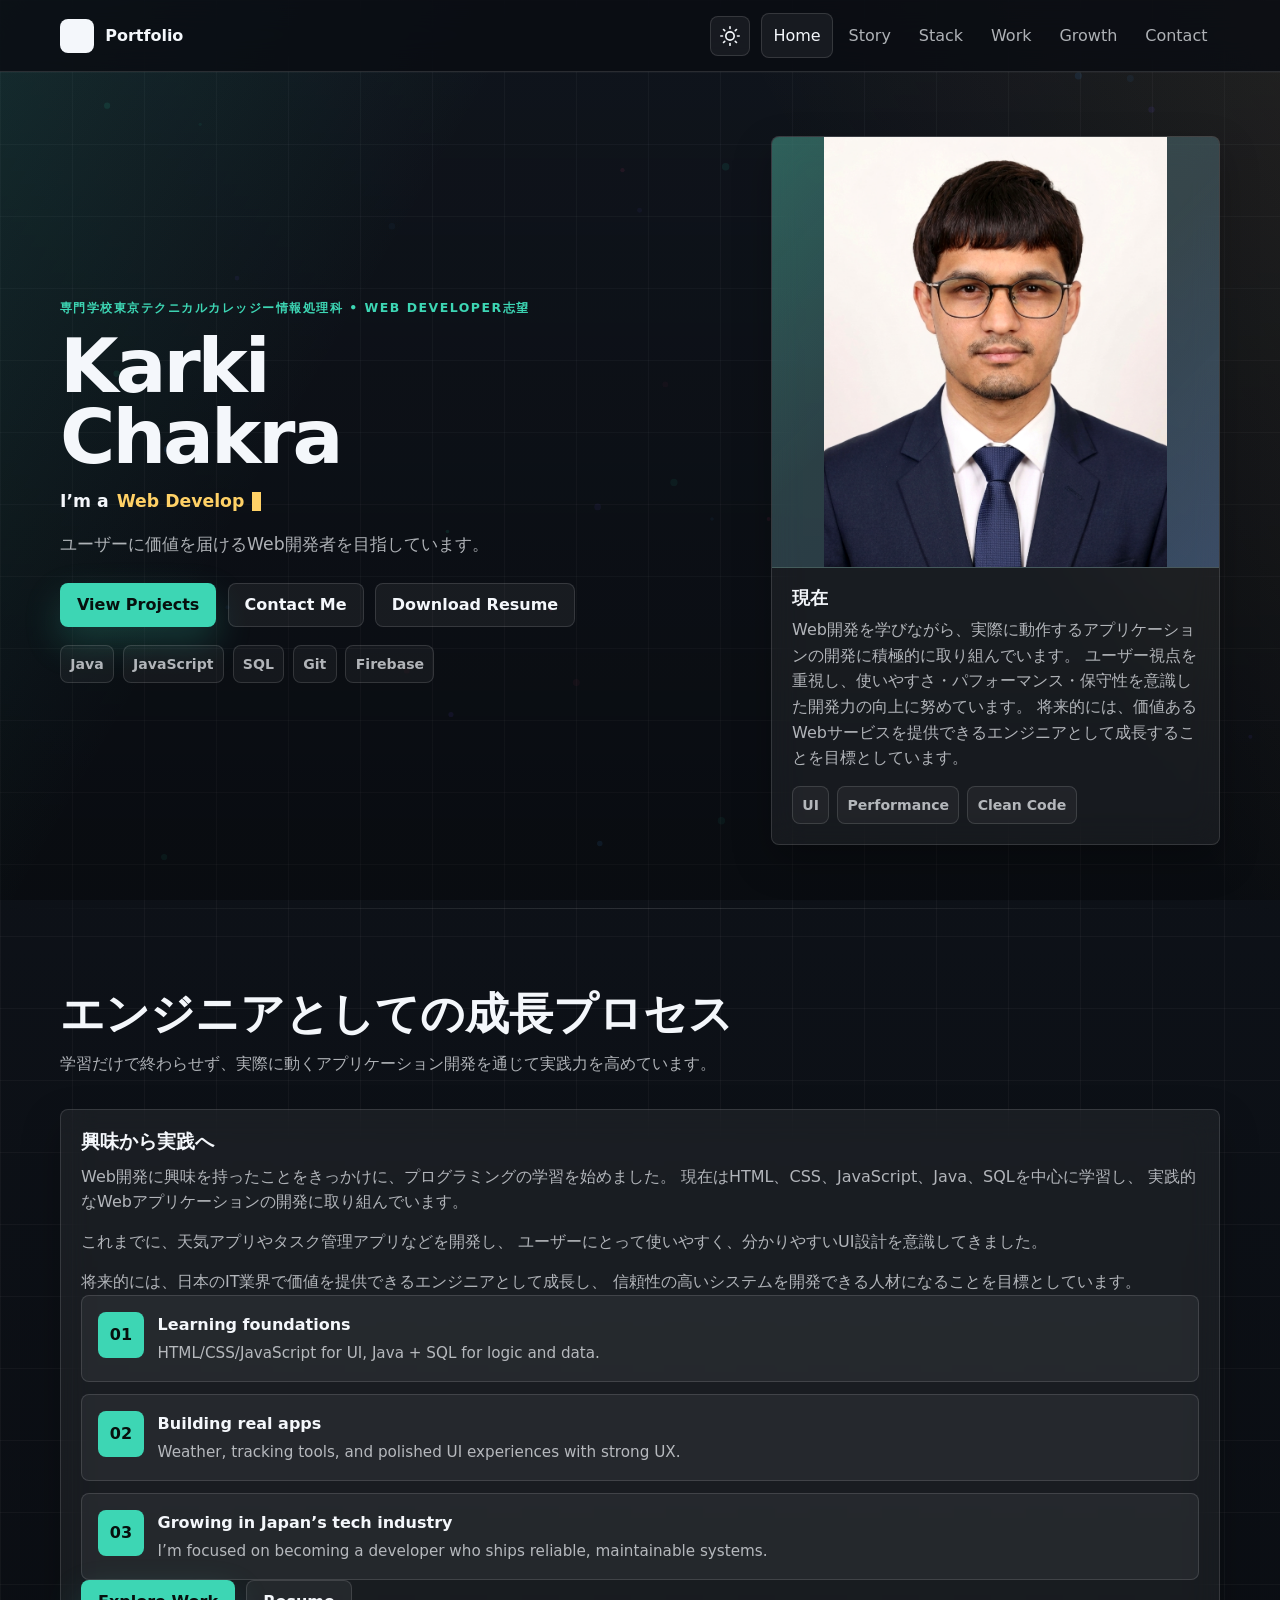
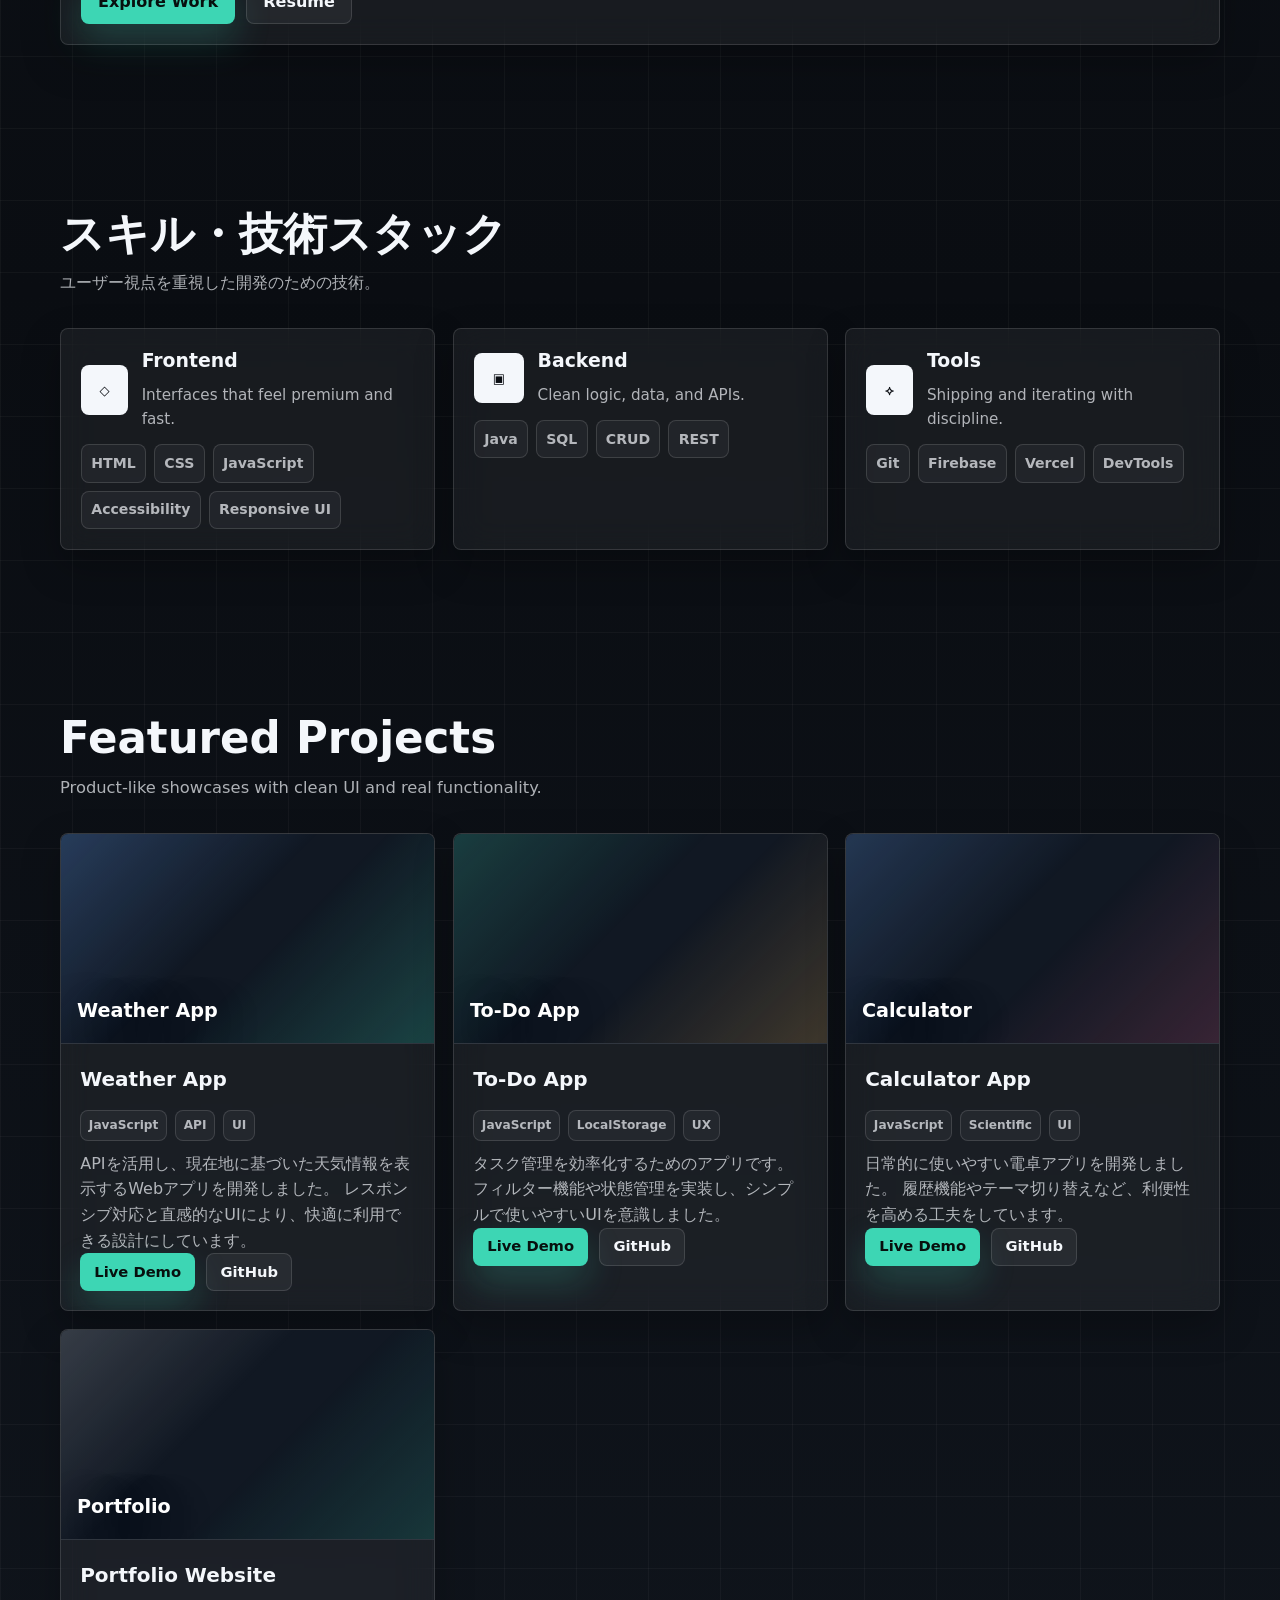
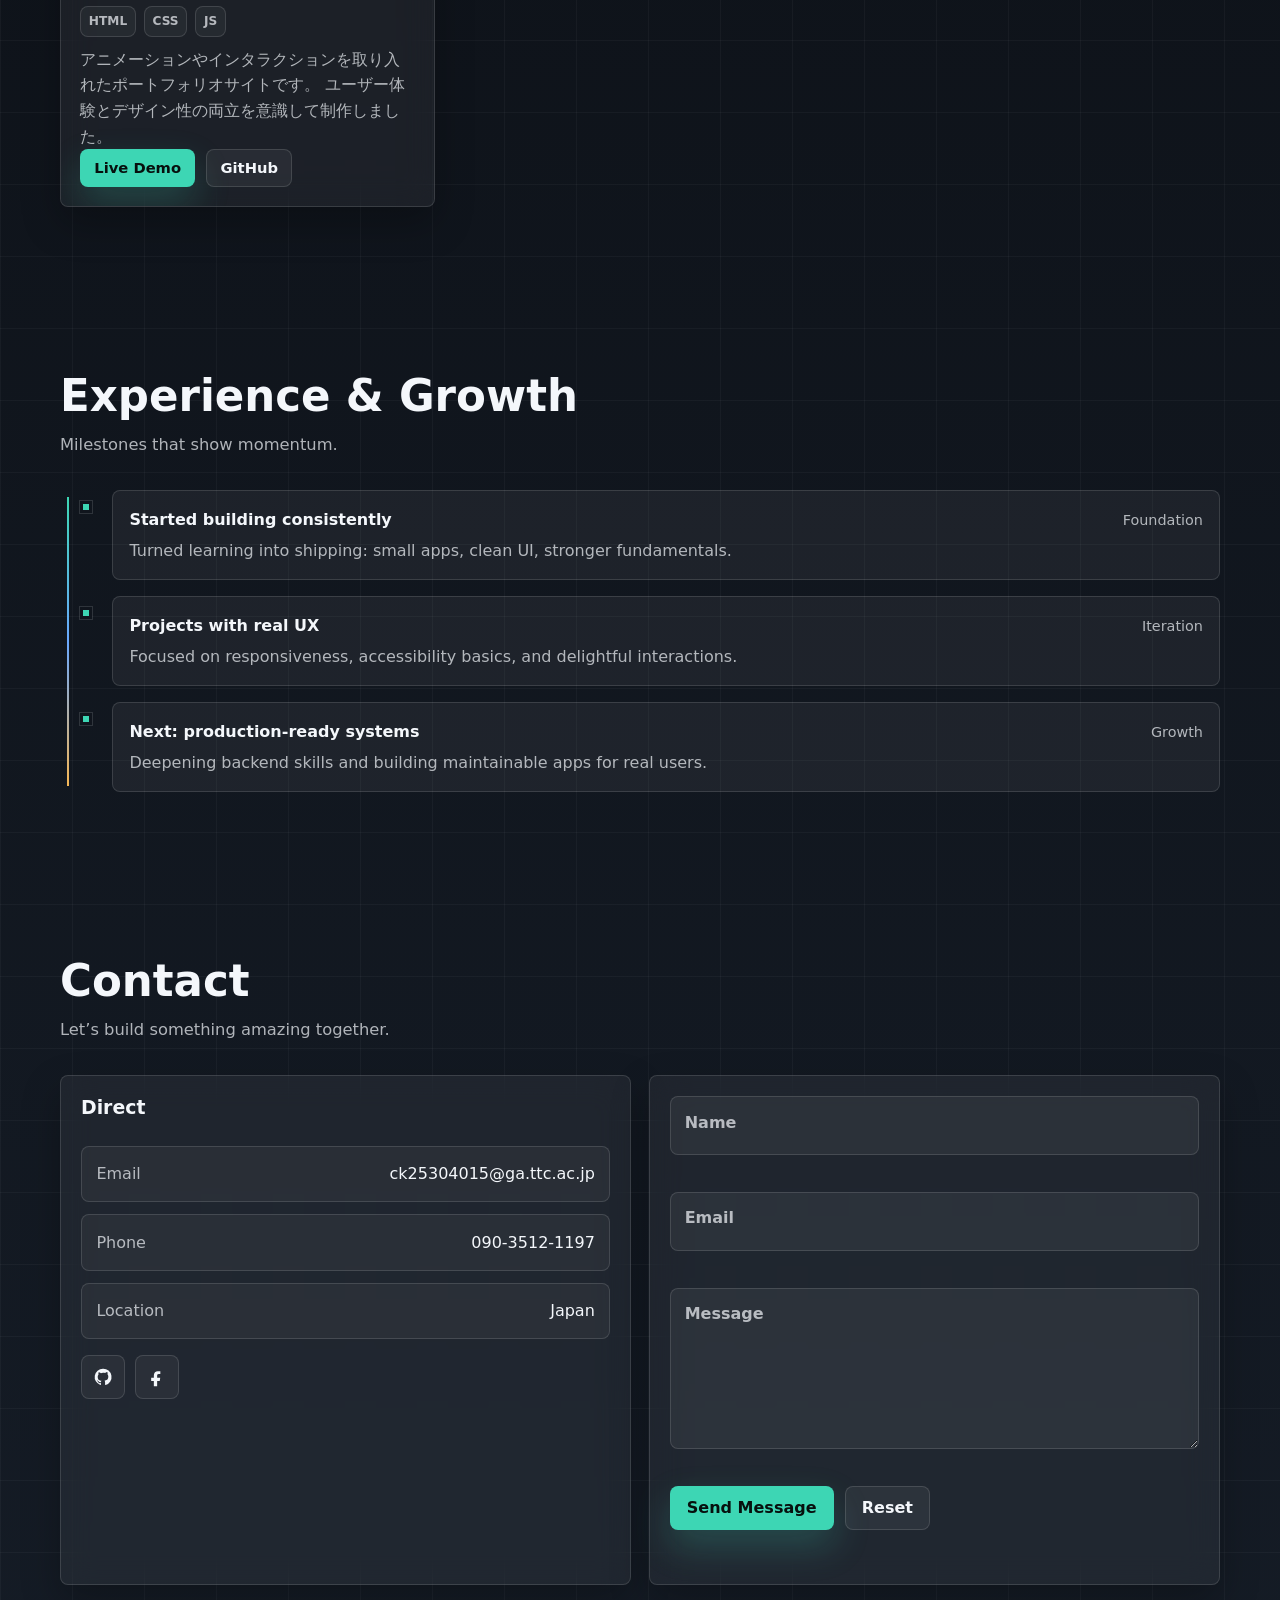
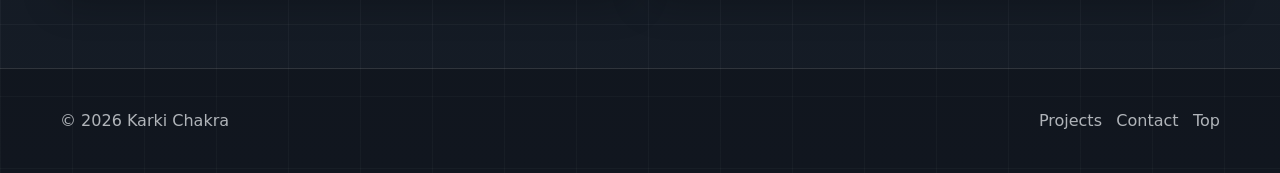
==== commit fac896d2: "upgraded" ====
--- a/index.html
+++ b/index.html
@@ -9,7 +9,7 @@
       name="description"
       content="Karki Chakra's portfolio showcasing projects, skills, and growth as a web developer."
     />
-    <link rel="stylesheet" href="./styles.css" />
+    <link rel="stylesheet" href="./styles.css?v=20260430-1" />
     <script>
       if (localStorage.getItem("theme") === "light") {
         document.documentElement.setAttribute("data-theme", "light");
@@ -269,7 +269,7 @@
                 </p>
                 <div class="project-links">
                   <a class="btn btn-small btn-primary" href="./weather-app/index.html" target="_blank" rel="noopener noreferrer">Live Demo</a>
-                  <a class="btn btn-small btn-ghost" href="#" data-disabled="true" aria-disabled="true">GitHub</a>
+                  <a class="btn btn-small btn-ghost" href="https://github.com/KarkiChakra/my-portfolio9" target="_blank" rel="noopener noreferrer">GitHub</a>
                 </div>
               </div>
             </article>
@@ -292,7 +292,7 @@
               </p>
                 <div class="project-links">
                   <a class="btn btn-small btn-primary" href="./todo-app/index.html" target="_blank" rel="noopener noreferrer">Live Demo</a>
-                  <a class="btn btn-small btn-ghost" href="#" data-disabled="true" aria-disabled="true">GitHub</a>
+                  <a class="btn btn-small btn-ghost" href="https://github.com/KarkiChakra/my-portfolio9" target="_blank" rel="noopener noreferrer">GitHub</a>
                 </div>
               </div>
             </article>
@@ -315,7 +315,7 @@
               </p>
                 <div class="project-links">
                   <a class="btn btn-small btn-primary" href="./calculator/index.html" target="_blank" rel="noopener noreferrer">Live Demo</a>
-                  <a class="btn btn-small btn-ghost" href="#" data-disabled="true" aria-disabled="true">GitHub</a>
+                  <a class="btn btn-small btn-ghost" href="https://github.com/KarkiChakra/my-portfolio9" target="_blank" rel="noopener noreferrer">GitHub</a>
                 </div>
               </div>
             </article>
@@ -339,7 +339,7 @@
                 </p>
                 <div class="project-links">
                   <a class="btn btn-small btn-primary" href="#home">Live Demo</a>
-                  <a class="btn btn-small btn-ghost" href="#" data-disabled="true" aria-disabled="true">GitHub</a>
+                  <a class="btn btn-small btn-ghost" href="https://github.com/KarkiChakra/my-portfolio9" target="_blank" rel="noopener noreferrer">GitHub</a>
                 </div>
               </div>
             </article>
@@ -405,6 +405,10 @@
                   <span class="contact-label">Email</span>
                   <span class="contact-value">ck25304015@ga.ttc.ac.jp</span>
                 </a>
+                <a class="contact-item" href="tel:+819035121197">
+                  <span class="contact-label">Phone</span>
+                  <span class="contact-value">090-3512-1197</span>
+                </a>
                 <div class="contact-item">
                   <span class="contact-label">Location</span>
                   <span class="contact-value">Japan</span>
@@ -412,7 +416,7 @@
               </div>
 
               <div class="socials">
-                <a class="social" href="#" data-disabled="true" aria-disabled="true" aria-label="GitHub">
+                <a class="social" href="https://github.com/KarkiChakra/my-portfolio9" target="_blank" rel="noopener noreferrer" aria-label="GitHub">
                   <svg viewBox="0 0 24 24" width="20" height="20" aria-hidden="true">
                     <path
                       fill="currentColor"
@@ -420,11 +424,11 @@
                     />
                   </svg>
                 </a>
-                <a class="social" href="#" data-disabled="true" aria-disabled="true" aria-label="LinkedIn">
+                <a class="social" href="https://www.facebook.com/?locale=ja_JP" target="_blank" rel="noopener noreferrer" aria-label="Facebook">
                   <svg viewBox="0 0 24 24" width="20" height="20" aria-hidden="true">
                     <path
                       fill="currentColor"
-                      d="M4.98 3.5A2.5 2.5 0 0 1 7.5 6a2.5 2.5 0 0 1-2.52 2.5A2.5 2.5 0 0 1 2.5 6A2.5 2.5 0 0 1 4.98 3.5ZM3 21V9h4v12H3Zm7 0V9h3.8v1.64h.06c.53-.95 1.83-1.95 3.77-1.95c4.03 0 4.77 2.65 4.77 6.1V21h-4v-5.5c0-1.31-.02-3-1.83-3c-1.83 0-2.11 1.43-2.11 2.9V21h-3.96Z"
+                      d="M14 8.5h2V5.18A26.7 26.7 0 0 0 13.08 5C10.2 5 8.22 6.8 8.22 10.08V13H5v3.72h3.22V23h3.96v-6.28h3.1L15.86 13h-3.68v-2.56c0-1.08.29-1.94 1.82-1.94Z"
                     />
                   </svg>
                 </a>
@@ -442,17 +446,17 @@
               <div class="field">
                 <input class="input" id="name" name="name" type="text" autocomplete="name" required minlength="2" placeholder=" " />
                 <label class="label" for="name">Name</label>
-                <p class="field-error" data-for="name" aria-live="polite"></p>
+                <p class="field-error" data-for="name" aria-live="polite" style="color: #005f99 !important;"></p>
               </div>
               <div class="field">
                 <input class="input" id="email" name="email" type="email" autocomplete="email" required placeholder=" " />
                 <label class="label" for="email">Email</label>
-                <p class="field-error" data-for="email" aria-live="polite"></p>
+                <p class="field-error" data-for="email" aria-live="polite" style="color: #005f99 !important;"></p>
               </div>
               <div class="field">
                 <textarea class="input textarea" id="message" name="message" rows="5" required minlength="10" placeholder=" "></textarea>
                 <label class="label" for="message">Message</label>
-                <p class="field-error" data-for="message" aria-live="polite"></p>
+                <p class="field-error" data-for="message" aria-live="polite" style="color: #005f99 !important;"></p>
               </div>
 
               <div class="form-actions">
@@ -485,6 +489,6 @@
       </div>
     </div>
 
-    <script src="./script.js?v=20260420-7"></script>
+    <script src="./script.js?v=20260430-1"></script>
   </body>
 </html>
--- a/styles.css
+++ b/styles.css
@@ -11,7 +11,7 @@
   --accent: #3dd6b4;
   --accent-2: #69a8ff;
   --accent-3: #f6b756;
-  --danger: #ff668f;
+  --danger: #0284c7;
   --shadow: 0 24px 70px rgba(0, 0, 0, 0.38);
   --shadow-soft: 0 16px 38px rgba(0, 0, 0, 0.26);
   --radius: 8px;
@@ -1184,8 +1184,16 @@
 .field-error {
   min-height: 1.1rem;
   margin: 0;
-  color: var(--danger);
+  color: #0284c7;
   font-size: 0.9rem;
+}
+
+.form .field-error {
+  color: #0284c7 !important;
+}
+
+html[data-theme="light"] .form .field-error {
+  color: #005f99 !important;
 }
 
 .form-note {
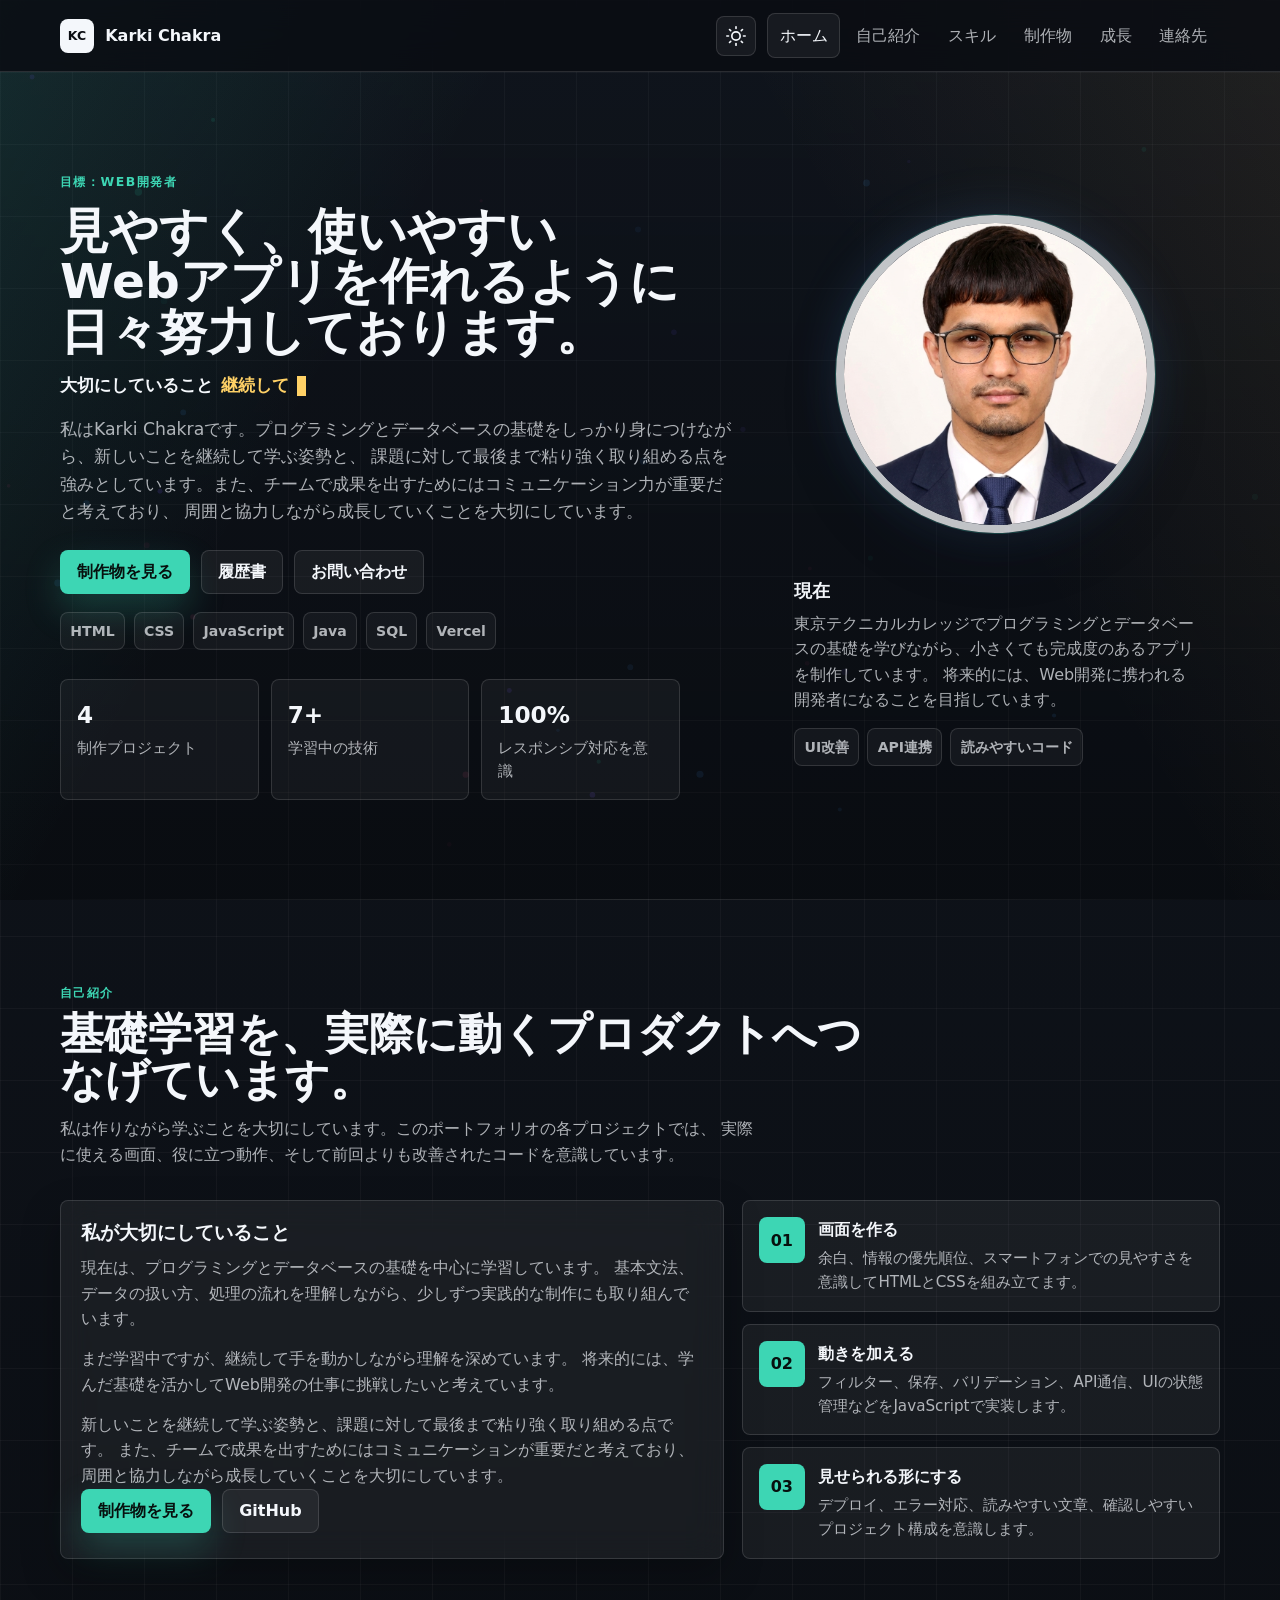
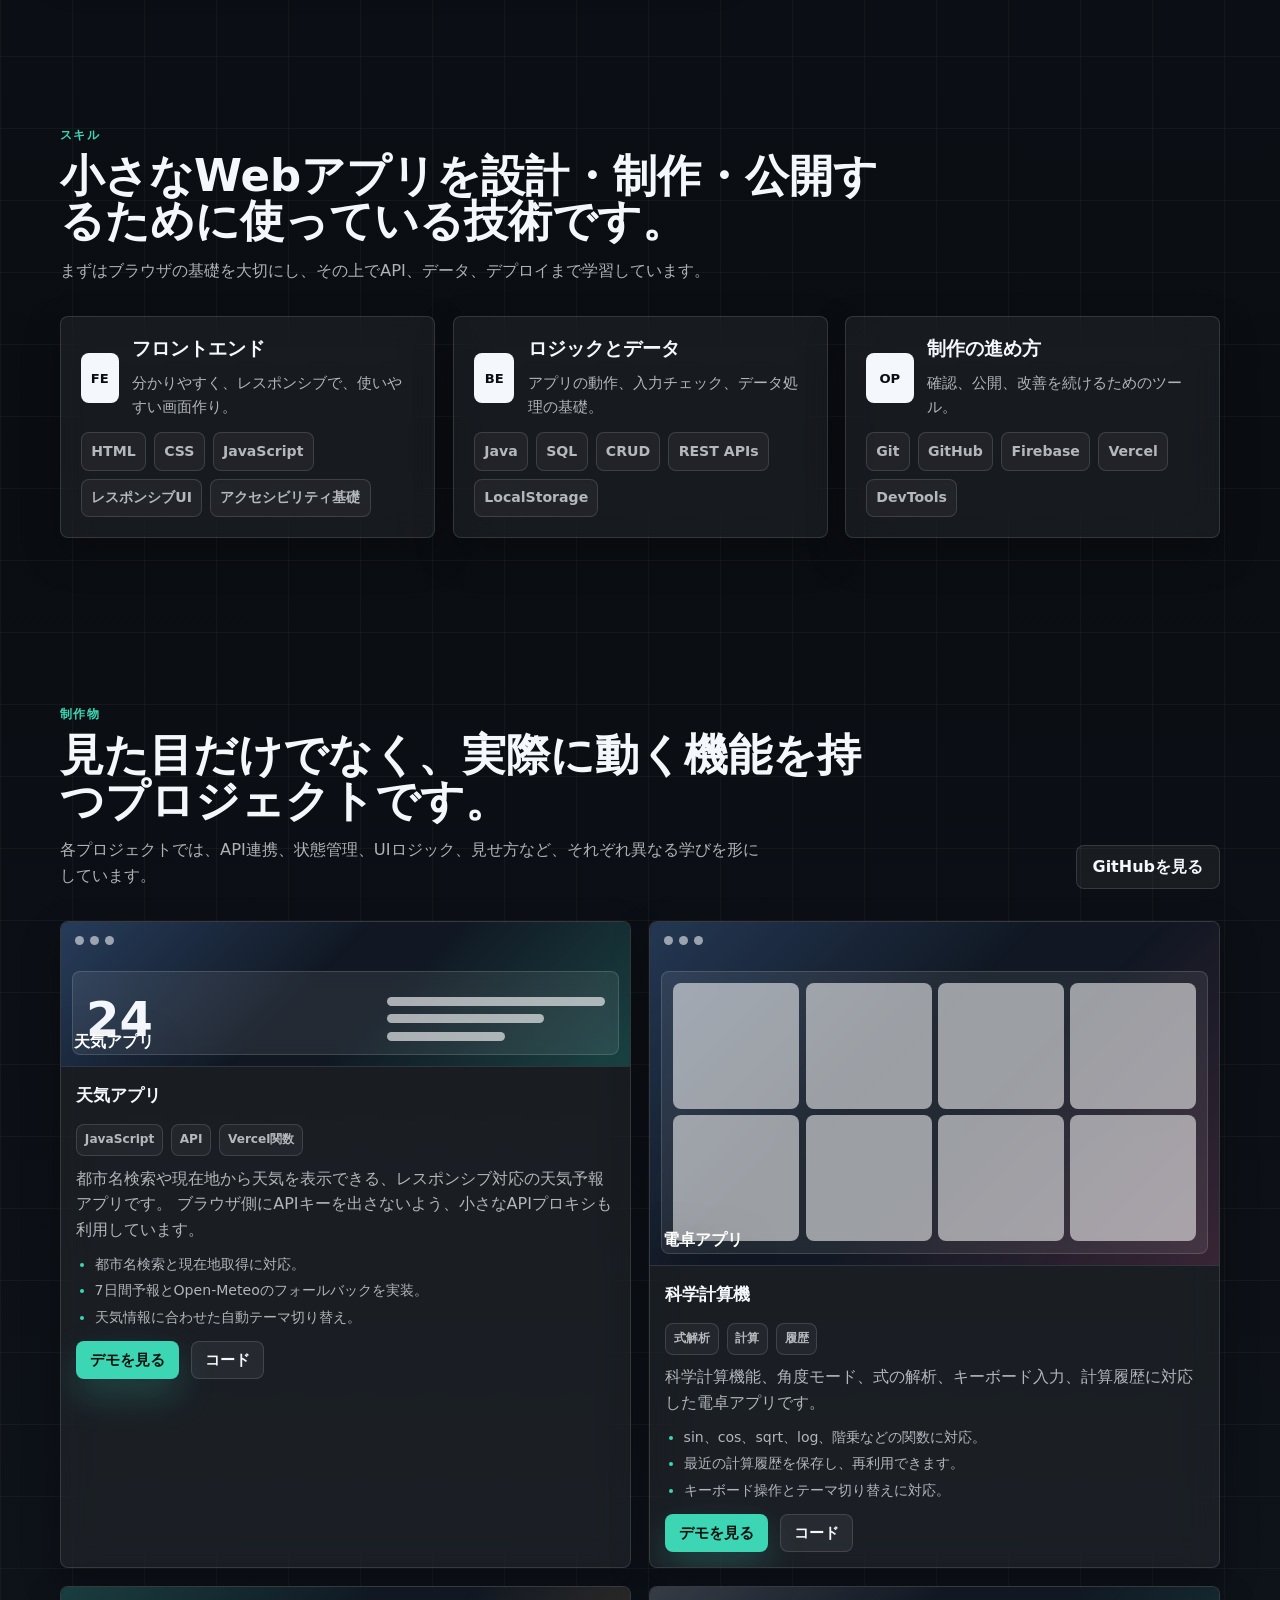
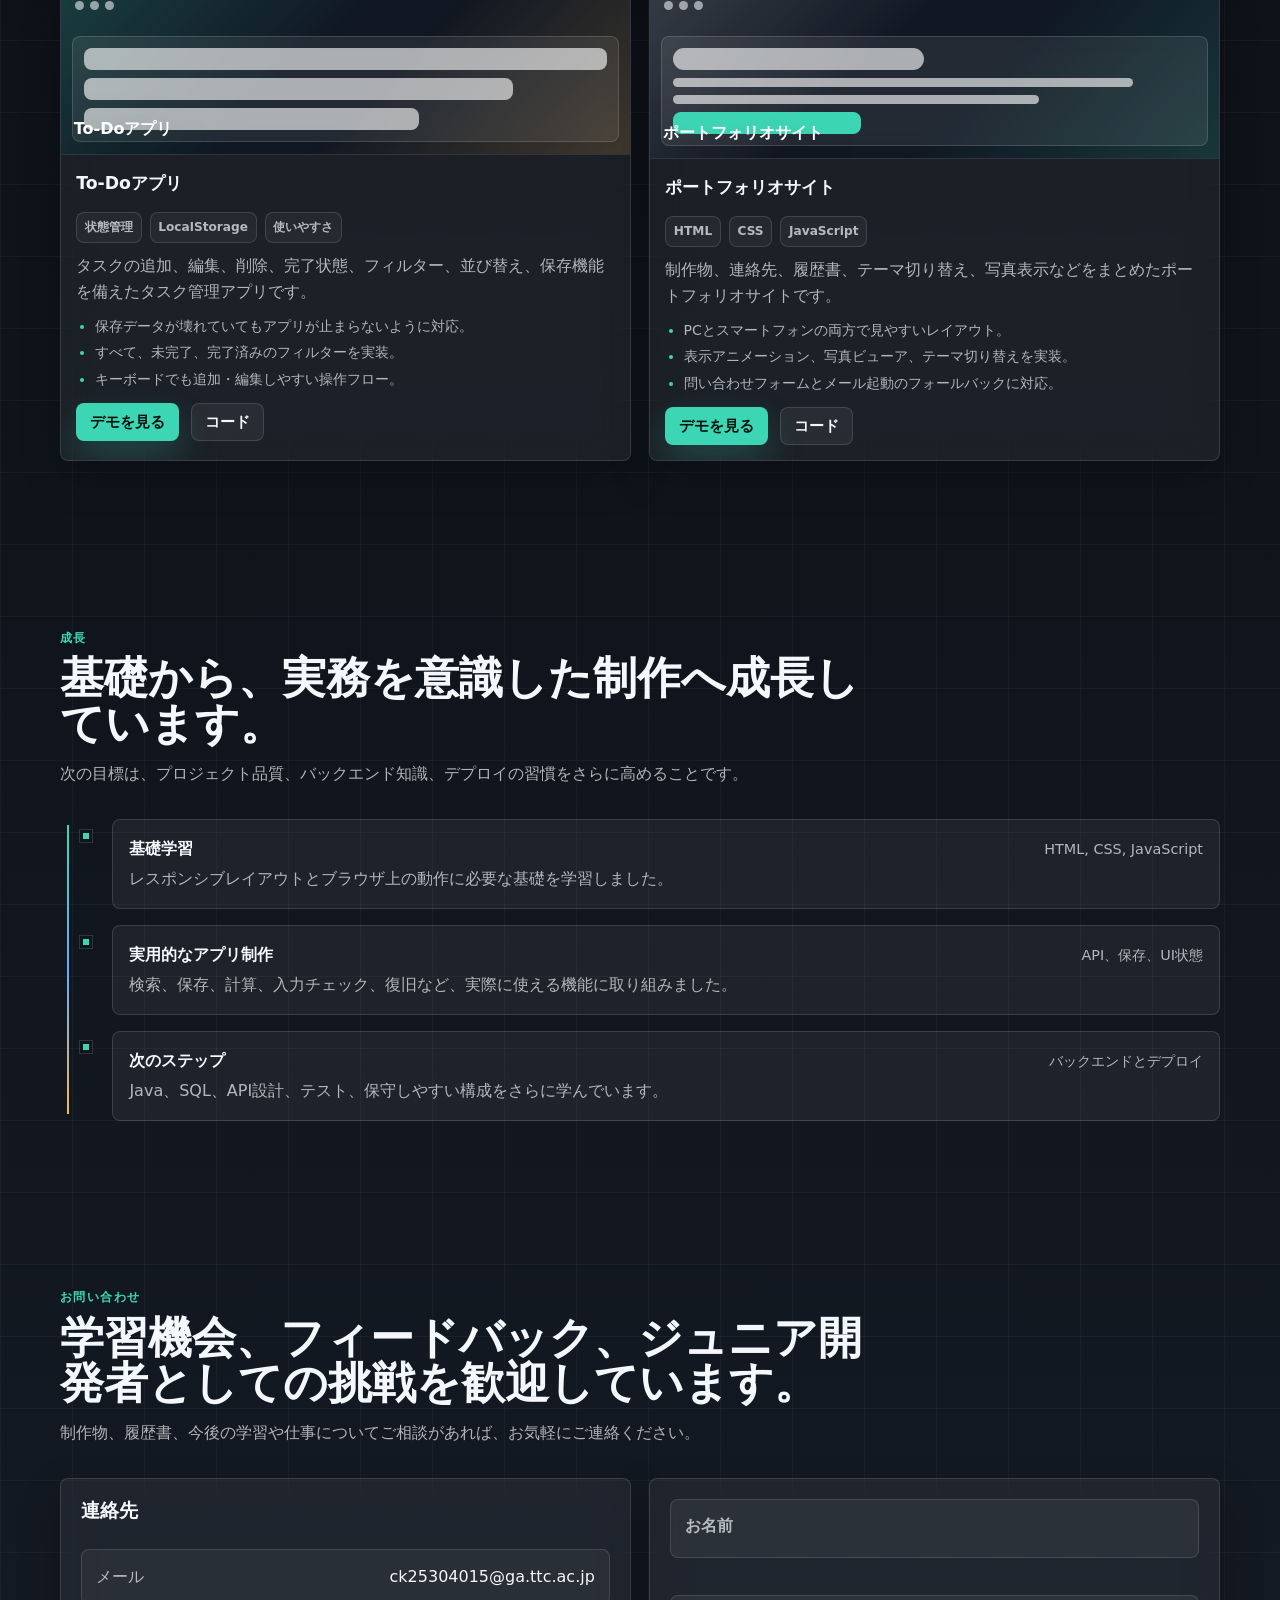
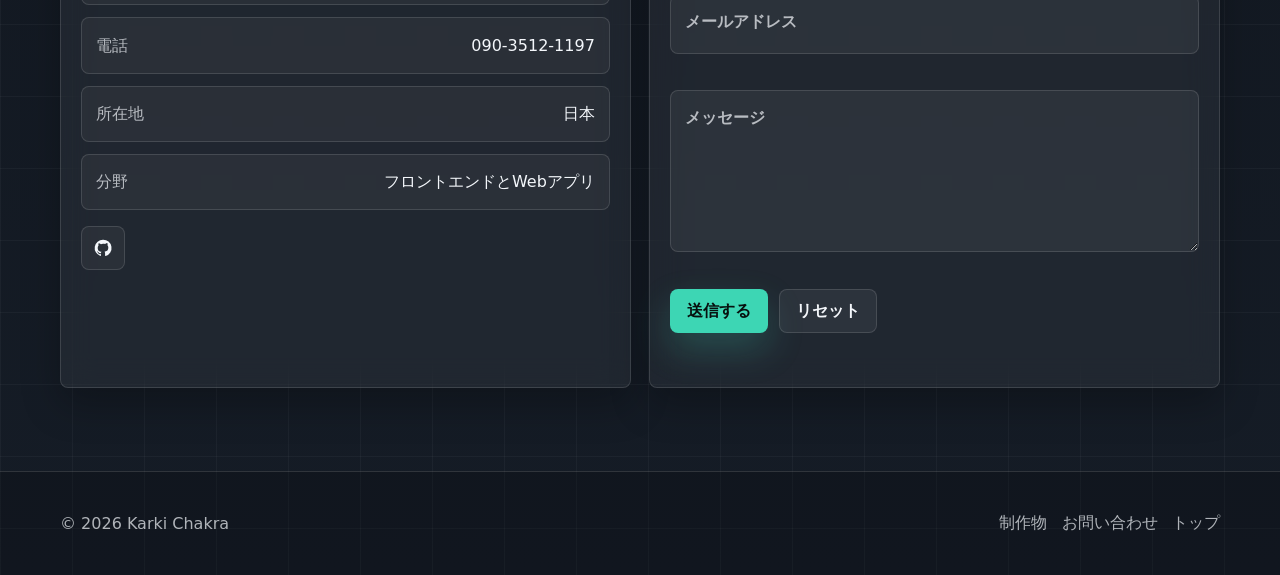
==== commit 1ecccd04: "updated" ====
--- a/index.html
+++ b/index.html
@@ -4,12 +4,12 @@
     <meta charset="UTF-8" />
     <meta name="viewport" content="width=device-width, initial-scale=1.0" />
 
-    <title>Portfolio</title>
+    <title>Karki Chakra | Web開発ポートフォリオ</title>
     <meta
       name="description"
-      content="Karki Chakra's portfolio showcasing projects, skills, and growth as a web developer."
+      content="Karki ChakraのWeb開発ポートフォリオ。レスポンシブなJavaScriptプロジェクト、実用的なUI制作、バックエンド学習を紹介しています。"
     />
-    <link rel="stylesheet" href="./styles.css?v=20260430-1" />
+    <link rel="stylesheet" href="./styles.css?v=20260512-1" />
     <script>
       if (localStorage.getItem("theme") === "light") {
         document.documentElement.setAttribute("data-theme", "light");
@@ -22,7 +22,7 @@
         <div class="intro-mark" aria-hidden="true"></div>
         <div class="intro-text">
           <div class="intro-title">Karki Chakra</div>
-          <div class="intro-sub">Loading portfolio…</div>
+          <div class="intro-sub">ポートフォリオを読み込み中...</div>
         </div>
       </div>
     </div>
@@ -31,13 +31,13 @@
     <div class="cursor-dot" id="cursor-dot" aria-hidden="true"></div>
 
     <div id="top"></div>
-    <a class="skip-link" href="#main">Skip to content</a>
+    <a class="skip-link" href="#main">本文へスキップ</a>
 
     <header class="site-header" id="site-header">
       <div class="container header-inner">
-        <a class="brand" href="#home" aria-label="Go to Home">
-          <span class="brand-mark" aria-hidden="true"></span>
-          <span class="brand-text">Portfolio</span>
+        <a class="brand" href="#home" aria-label="ホームへ移動">
+          <span class="brand-mark" aria-hidden="true">KC</span>
+          <span class="brand-text">Karki Chakra</span>
         </a>
 
         <nav class="nav" aria-label="Primary">
@@ -46,16 +46,16 @@
             <svg class="moon-icon" viewBox="0 0 24 24" width="20" height="20" fill="none" stroke="currentColor" stroke-width="2" stroke-linecap="round" stroke-linejoin="round" aria-hidden="true" style="display: none;"><path d="M21 12.79A9 9 0 1 1 11.21 3 7 7 0 0 0 21 12.79z"></path></svg>
           </button>
           <button class="nav-toggle" type="button" aria-expanded="false" aria-controls="nav-links">
-            <span class="nav-toggle-text">Menu</span>
+            <span class="nav-toggle-text">メニュー</span>
             <span class="nav-toggle-icon" aria-hidden="true"></span>
           </button>
           <ul class="nav-links" id="nav-links">
-            <li><a class="nav-link" href="#home">Home</a></li>
-            <li><a class="nav-link" href="#about">Story</a></li>
-            <li><a class="nav-link" href="#skills">Stack</a></li>
-            <li><a class="nav-link" href="#projects">Work</a></li>
-            <li><a class="nav-link" href="#timeline">Growth</a></li>
-            <li><a class="nav-link" href="#contact">Contact</a></li>
+            <li><a class="nav-link" href="#home">ホーム</a></li>
+            <li><a class="nav-link" href="#about">自己紹介</a></li>
+            <li><a class="nav-link" href="#skills">スキル</a></li>
+            <li><a class="nav-link" href="#projects">制作物</a></li>
+            <li><a class="nav-link" href="#timeline">成長</a></li>
+            <li><a class="nav-link" href="#contact">連絡先</a></li>
           </ul>
         </nav>
       </div>
@@ -64,61 +64,74 @@
     <main id="main">
       <section class="section hero" id="home">
         <canvas class="fx" id="fx" aria-hidden="true"></canvas>
-        <div class="blobs" aria-hidden="true">
-          <span class="blob b1"></span>
-          <span class="blob b2"></span>
-          <span class="blob b3"></span>
-        </div>
 
         <div class="container hero-inner">
           <div class="hero-content" data-reveal="up">
-            <div class="hero-kicker"> 専門学校東京テクニカルカレッジー情報処理科 • Web Developer志望</div>
+            <div class="hero-kicker">目標：Web開発者</div>
             <h1 class="hero-title">
-              <span class="hero-title-strong">Karki</span>
-              <span class="hero-title-strong">Chakra</span>
+              <span class="hero-title-strong">見やすく、使いやすい</span>
+              <span class="hero-title-strong">Webアプリを作れるように日々努力しております。</span>
             </h1>
             <div class="hero-roles" aria-label="Roles">
-              <span class="hero-roles-prefix">I’m a</span>
+              <span class="hero-roles-prefix">大切にしていること</span>
               <span class="hero-roles-typed" id="typed" aria-live="polite"></span>
               <span class="hero-roles-caret" aria-hidden="true"></span>
             </div>
             <p class="hero-subtitle">
-              ユーザーに価値を届けるWeb開発者を目指しています。
+              私はKarki Chakraです。プログラミングとデータベースの基礎をしっかり身につけながら、新しいことを継続して学ぶ姿勢と、
+              課題に対して最後まで粘り強く取り組める点を強みとしています。また、チームで成果を出すためにはコミュニケーション力が重要だと考えており、
+              周囲と協力しながら成長していくことを大切にしています。
             </p>
 
             <div class="hero-cta">
-              <a class="btn btn-primary" href="#projects">View Projects</a>
-              <a class="btn btn-ghost" href="#contact">Contact Me</a>
-              <a class="btn btn-ghost" href="./resume.html" target="_blank" rel="noopener noreferrer">Download Resume</a>
+              <a class="btn btn-primary" href="#projects">制作物を見る</a>
+              <a class="btn btn-ghost" href="./resume.html" target="_blank" rel="noopener noreferrer">履歴書</a>
+              <a class="btn btn-ghost" href="#contact">お問い合わせ</a>
             </div>
 
             <div class="hero-meta">
+              <span class="pill">HTML</span>
+              <span class="pill">CSS</span>
+              <span class="pill">JavaScript</span>
               <span class="pill">Java</span>
-              <span class="pill">JavaScript</span>
               <span class="pill">SQL</span>
-              <span class="pill">Git</span>
-              <span class="pill">Firebase</span>
-            </div>
-          </div>
+              <span class="pill">Vercel</span>
+            </div>
+
+            <dl class="hero-stats proof-strip" aria-label="Portfolio highlights">
+              <div>
+                <dt>4</dt>
+                <dd>制作プロジェクト</dd>
+              </div>
+              <div>
+                <dt>7+</dt>
+                <dd>学習中の技術</dd>
+              </div>
+              <div>
+                <dt>100%</dt>
+                <dd>レスポンシブ対応を意識</dd>
+              </div>
+            </dl>
+          </div>
+
           <aside class="hero-side" data-reveal="up" data-tilt>
             <div class="profile card">
               <div class="profile-top">
                 <div class="profile-glow" aria-hidden="true"></div>
-                <button class="photo-button" type="button" aria-label="View profile photo" data-photo-src="./Profile.png">
+                <button class="photo-button" type="button" aria-label="プロフィール写真を見る" data-photo-src="./Profile.png">
                   <img class="profile-img" src="./Profile.png" alt="Karki Chakra" />
                 </button>
               </div>
               <div class="profile-body">
                 <div class="profile-title">現在</div>
                 <div class="profile-text">
-                Web開発を学びながら、実際に動作するアプリケーションの開発に積極的に取り組んでいます。
-                ユーザー視点を重視し、使いやすさ・パフォーマンス・保守性を意識した開発力の向上に努めています。
-                将来的には、価値あるWebサービスを提供できるエンジニアとして成長することを目標としています。
+                  東京テクニカルカレッジでプログラミングとデータベースの基礎を学びながら、小さくても完成度のあるアプリを制作しています。
+                  将来的には、Web開発に携われる開発者になることを目指しています。
                 </div>
                 <div class="badges">
-                  <span class="badge">UI</span>
-                  <span class="badge">Performance</span>
-                  <span class="badge">Clean Code</span>
+                  <span class="badge">UI改善</span>
+                  <span class="badge">API連携</span>
+                  <span class="badge">読みやすいコード</span>
                 </div>
               </div>
             </div>
@@ -129,55 +142,59 @@
       <section class="section" id="about">
         <div class="container">
           <div class="section-head">
-            <h2 class="section-title">エンジニアとしての成長プロセス</h2>
-            <p class="section-subtitle">学習だけで終わらせず、実際に動くアプリケーション開発を通じて実践力を高めています。</p>
-          </div>
-
-          <div class="story">
+            <div class="section-kicker">自己紹介</div>
+            <h2 class="section-title">基礎学習を、実際に動くプロダクトへつなげています。</h2>
+            <p class="section-subtitle">
+              私は作りながら学ぶことを大切にしています。このポートフォリオの各プロジェクトでは、
+              実際に使える画面、役に立つ動作、そして前回よりも改善されたコードを意識しています。
+            </p>
+          </div>
+
+          <div class="story-grid">
             <div class="story-main card" data-reveal="up">
-              <h3 class="card-title">興味から実践へ</h3>
-              <p class="card-text">Web開発に興味を持ったことをきっかけに、プログラミングの学習を始めました。
-              現在はHTML、CSS、JavaScript、Java、SQLを中心に学習し、
-              実践的なWebアプリケーションの開発に取り組んでいます。
+              <h3 class="card-title">私が大切にしていること</h3>
+              <p class="card-text">
+                現在は、プログラミングとデータベースの基礎を中心に学習しています。
+                基本文法、データの扱い方、処理の流れを理解しながら、少しずつ実践的な制作にも取り組んでいます。
               </p>
               <p class="card-text">
-              これまでに、天気アプリやタスク管理アプリなどを開発し、
-              ユーザーにとって使いやすく、分かりやすいUI設計を意識してきました。
-            </p>
-
-            <p class="card-text">
-             将来的には、日本のIT業界で価値を提供できるエンジニアとして成長し、
-             信頼性の高いシステムを開発できる人材になることを目標としています。
-            </p>
-              <div class="story-steps">
-                <div class="step">
-                  <div class="step-n">01</div>
-                  <div class="step-b">
-                    <div class="step-t">Learning foundations</div>
-                    <div class="step-d">HTML/CSS/JavaScript for UI, Java + SQL for logic and data.</div>
-                  </div>
-                </div>
-                <div class="step">
-                  <div class="step-n">02</div>
-                  <div class="step-b">
-                    <div class="step-t">Building real apps</div>
-                    <div class="step-d">Weather, tracking tools, and polished UI experiences with strong UX.</div>
-                  </div>
-                </div>
-                <div class="step">
-                  <div class="step-n">03</div>
-                  <div class="step-b">
-                    <div class="step-t">Growing in Japan’s tech industry</div>
-                    <div class="step-d">I’m focused on becoming a developer who ships reliable, maintainable systems.</div>
-                  </div>
-                </div>
-              </div>
+                まだ学習中ですが、継続して手を動かしながら理解を深めています。
+                将来的には、学んだ基礎を活かしてWeb開発の仕事に挑戦したいと考えています。
+              </p>
+              <p class="card-text">
+                新しいことを継続して学ぶ姿勢と、課題に対して最後まで粘り強く取り組める点です。
+                また、チームで成果を出すためにはコミュニケーションが重要だと考えており、
+                周囲と協力しながら成長していくことを大切にしています。
+              </p>
               <div class="about-actions">
-                <a class="btn btn-primary" href="#projects">Explore Work</a>
-                <a class="btn btn-ghost" href="./resume.html" target="_blank" rel="noopener noreferrer">Resume</a>
-              </div>
-            </div>
-
+                <a class="btn btn-primary" href="#projects">制作物を見る</a>
+                <a class="btn btn-ghost" href="https://github.com/KarkiChakra/my-portfolio9" target="_blank" rel="noopener noreferrer">GitHub</a>
+              </div>
+            </div>
+
+            <div class="story-steps" data-reveal="up">
+              <div class="step">
+                <div class="step-n">01</div>
+                <div class="step-b">
+                  <div class="step-t">画面を作る</div>
+                  <div class="step-d">余白、情報の優先順位、スマートフォンでの見やすさを意識してHTMLとCSSを組み立てます。</div>
+                </div>
+              </div>
+              <div class="step">
+                <div class="step-n">02</div>
+                <div class="step-b">
+                  <div class="step-t">動きを加える</div>
+                  <div class="step-d">フィルター、保存、バリデーション、API通信、UIの状態管理などをJavaScriptで実装します。</div>
+                </div>
+              </div>
+              <div class="step">
+                <div class="step-n">03</div>
+                <div class="step-b">
+                  <div class="step-t">見せられる形にする</div>
+                  <div class="step-d">デプロイ、エラー対応、読みやすい文章、確認しやすいプロジェクト構成を意識します。</div>
+                </div>
+              </div>
+            </div>
           </div>
         </div>
       </section>
@@ -185,54 +202,59 @@
       <section class="section" id="skills">
         <div class="container">
           <div class="section-head">
-            <h2 class="section-title">スキル・技術スタック</h2>
-            <p class="section-subtitle">ユーザー視点を重視した開発のための技術。</p>
+            <div class="section-kicker">スキル</div>
+            <h2 class="section-title">小さなWebアプリを設計・制作・公開するために使っている技術です。</h2>
+            <p class="section-subtitle">
+              まずはブラウザの基礎を大切にし、その上でAPI、データ、デプロイまで学習しています。
+            </p>
           </div>
 
           <div class="grid three-col">
             <article class="stack card" data-reveal="up" data-tilt>
               <div class="stack-head">
-                <div class="stack-icon" aria-hidden="true">◇</div>
+                <div class="stack-icon" aria-hidden="true">FE</div>
                 <div>
-                  <h3 class="card-title">Frontend</h3>
-                  <div class="card-sub">Interfaces that feel premium and fast.</div>
+                  <h3 class="card-title">フロントエンド</h3>
+                  <div class="card-sub">分かりやすく、レスポンシブで、使いやすい画面作り。</div>
                 </div>
               </div>
               <div class="chips">
                 <span class="chip">HTML</span>
                 <span class="chip">CSS</span>
                 <span class="chip">JavaScript</span>
-                <span class="chip">Accessibility</span>
-                <span class="chip">Responsive UI</span>
+                <span class="chip">レスポンシブUI</span>
+                <span class="chip">アクセシビリティ基礎</span>
               </div>
             </article>
 
             <article class="stack card" data-reveal="up" data-tilt>
               <div class="stack-head">
-                <div class="stack-icon" aria-hidden="true">▣</div>
+                <div class="stack-icon" aria-hidden="true">BE</div>
                 <div>
-                  <h3 class="card-title">Backend</h3>
-                  <div class="card-sub">Clean logic, data, and APIs.</div>
+                  <h3 class="card-title">ロジックとデータ</h3>
+                  <div class="card-sub">アプリの動作、入力チェック、データ処理の基礎。</div>
                 </div>
               </div>
               <div class="chips">
                 <span class="chip">Java</span>
                 <span class="chip">SQL</span>
                 <span class="chip">CRUD</span>
-                <span class="chip">REST</span>
+                <span class="chip">REST APIs</span>
+                <span class="chip">LocalStorage</span>
               </div>
             </article>
 
             <article class="stack card" data-reveal="up" data-tilt>
               <div class="stack-head">
-                <div class="stack-icon" aria-hidden="true">⟡</div>
+                <div class="stack-icon" aria-hidden="true">OP</div>
                 <div>
-                  <h3 class="card-title">Tools</h3>
-                  <div class="card-sub">Shipping and iterating with discipline.</div>
+                  <h3 class="card-title">制作の進め方</h3>
+                  <div class="card-sub">確認、公開、改善を続けるためのツール。</div>
                 </div>
               </div>
               <div class="chips">
                 <span class="chip">Git</span>
+                <span class="chip">GitHub</span>
                 <span class="chip">Firebase</span>
                 <span class="chip">Vercel</span>
                 <span class="chip">DevTools</span>
@@ -244,102 +266,138 @@
 
       <section class="section" id="projects">
         <div class="container">
-          <div class="section-head">
-            <h2 class="section-title">Featured Projects</h2>
-            <p class="section-subtitle">Product-like showcases with clean UI and real functionality.</p>
-          </div>
-
-          <div class="grid three-col">
+          <div class="section-head split-head">
+            <div>
+              <div class="section-kicker">制作物</div>
+              <h2 class="section-title">見た目だけでなく、実際に動く機能を持つプロジェクトです。</h2>
+              <p class="section-subtitle">
+                各プロジェクトでは、API連携、状態管理、UIロジック、見せ方など、それぞれ異なる学びを形にしています。
+              </p>
+            </div>
+            <a class="btn btn-ghost" href="https://github.com/KarkiChakra/my-portfolio9" target="_blank" rel="noopener noreferrer">GitHubを見る</a>
+          </div>
+
+          <div class="grid project-grid">
             <article class="project card" data-reveal="up" data-tilt>
               <div class="project-media pm-weather" aria-hidden="true">
-                <div class="project-media-title">Weather App</div>
+                <div class="browser-bar"><span></span><span></span><span></span></div>
+                <div class="weather-preview">
+                  <div class="weather-temp">24</div>
+                  <div class="weather-lines"><span></span><span></span><span></span></div>
+                </div>
+                <div class="project-media-title">天気アプリ</div>
               </div>
               <div class="project-body">
                 <div class="project-top">
-                  <h3 class="project-title">Weather App</h3>
+                  <h3 class="project-title">天気アプリ</h3>
                   <div class="project-tags">
                     <span class="tag">JavaScript</span>
                     <span class="tag">API</span>
-                    <span class="tag">UI</span>
+                    <span class="tag">Vercel関数</span>
                   </div>
                 </div>
                 <p class="card-text">
-                  APIを活用し、現在地に基づいた天気情報を表示するWebアプリを開発しました。
-                  レスポンシブ対応と直感的なUIにより、快適に利用できる設計にしています。
+                  都市名検索や現在地から天気を表示できる、レスポンシブ対応の天気予報アプリです。
+                  ブラウザ側にAPIキーを出さないよう、小さなAPIプロキシも利用しています。
                 </p>
+                <ul class="project-highlights">
+                  <li>都市名検索と現在地取得に対応。</li>
+                  <li>7日間予報とOpen-Meteoのフォールバックを実装。</li>
+                  <li>天気情報に合わせた自動テーマ切り替え。</li>
+                </ul>
                 <div class="project-links">
-                  <a class="btn btn-small btn-primary" href="./weather-app/index.html" target="_blank" rel="noopener noreferrer">Live Demo</a>
-                  <a class="btn btn-small btn-ghost" href="https://github.com/KarkiChakra/my-portfolio9" target="_blank" rel="noopener noreferrer">GitHub</a>
+                  <a class="btn btn-small btn-primary" href="./weather-app/index.html" target="_blank" rel="noopener noreferrer">デモを見る</a>
+                  <a class="btn btn-small btn-ghost" href="https://github.com/KarkiChakra/my-portfolio9" target="_blank" rel="noopener noreferrer">コード</a>
+                </div>
+              </div>
+            </article>
+
+            <article class="project card" data-reveal="up" data-tilt>
+              <div class="project-media pm-calculator" aria-hidden="true">
+                <div class="browser-bar"><span></span><span></span><span></span></div>
+                <div class="calc-preview"><div></div><div></div><div></div><div></div><div></div><div></div><div></div><div></div></div>
+                <div class="project-media-title">電卓アプリ</div>
+              </div>
+              <div class="project-body">
+                <div class="project-top">
+                  <h3 class="project-title">科学計算機</h3>
+                  <div class="project-tags">
+                    <span class="tag">式解析</span>
+                    <span class="tag">計算</span>
+                    <span class="tag">履歴</span>
+                  </div>
+                </div>
+                <p class="card-text">
+                  科学計算機能、角度モード、式の解析、キーボード入力、計算履歴に対応した電卓アプリです。
+                </p>
+                <ul class="project-highlights">
+                  <li>sin、cos、sqrt、log、階乗などの関数に対応。</li>
+                  <li>最近の計算履歴を保存し、再利用できます。</li>
+                  <li>キーボード操作とテーマ切り替えに対応。</li>
+                </ul>
+                <div class="project-links">
+                  <a class="btn btn-small btn-primary" href="./calculator/index.html" target="_blank" rel="noopener noreferrer">デモを見る</a>
+                  <a class="btn btn-small btn-ghost" href="https://github.com/KarkiChakra/my-portfolio9" target="_blank" rel="noopener noreferrer">コード</a>
                 </div>
               </div>
             </article>
 
             <article class="project card" data-reveal="up" data-tilt>
               <div class="project-media pm-todo" aria-hidden="true">
-                <div class="project-media-title">To-Do App</div>
+                <div class="browser-bar"><span></span><span></span><span></span></div>
+                <div class="todo-preview"><span></span><span></span><span></span></div>
+                <div class="project-media-title">To-Doアプリ</div>
               </div>
               <div class="project-body">
                 <div class="project-top">
-                  <h3 class="project-title">To-Do App</h3>
+                  <h3 class="project-title">To-Doアプリ</h3>
                   <div class="project-tags">
-                    <span class="tag">JavaScript</span>
+                    <span class="tag">状態管理</span>
                     <span class="tag">LocalStorage</span>
-                    <span class="tag">UX</span>
+                    <span class="tag">使いやすさ</span>
                   </div>
                 </div>
-                <p class="card-text">タスク管理を効率化するためのアプリです。
-                フィルター機能や状態管理を実装し、シンプルで使いやすいUIを意識しました。
-              </p>
+                <p class="card-text">
+                  タスクの追加、編集、削除、完了状態、フィルター、並び替え、保存機能を備えたタスク管理アプリです。
+                </p>
+                <ul class="project-highlights">
+                  <li>保存データが壊れていてもアプリが止まらないように対応。</li>
+                  <li>すべて、未完了、完了済みのフィルターを実装。</li>
+                  <li>キーボードでも追加・編集しやすい操作フロー。</li>
+                </ul>
                 <div class="project-links">
-                  <a class="btn btn-small btn-primary" href="./todo-app/index.html" target="_blank" rel="noopener noreferrer">Live Demo</a>
-                  <a class="btn btn-small btn-ghost" href="https://github.com/KarkiChakra/my-portfolio9" target="_blank" rel="noopener noreferrer">GitHub</a>
+                  <a class="btn btn-small btn-primary" href="./todo-app/index.html" target="_blank" rel="noopener noreferrer">デモを見る</a>
+                  <a class="btn btn-small btn-ghost" href="https://github.com/KarkiChakra/my-portfolio9" target="_blank" rel="noopener noreferrer">コード</a>
                 </div>
               </div>
             </article>
 
             <article class="project card" data-reveal="up" data-tilt>
-              <div class="project-media pm-calculator" aria-hidden="true">
-                <div class="project-media-title">Calculator</div>
+              <div class="project-media pm-portfolio" aria-hidden="true">
+                <div class="browser-bar"><span></span><span></span><span></span></div>
+                <div class="portfolio-preview"><span></span><span></span><span></span><span></span></div>
+                <div class="project-media-title">ポートフォリオサイト</div>
               </div>
               <div class="project-body">
                 <div class="project-top">
-                  <h3 class="project-title">Calculator App</h3>
-                  <div class="project-tags">
-                    <span class="tag">JavaScript</span>
-                    <span class="tag">Scientific</span>
-                    <span class="tag">UI</span>
-                  </div>
-                </div>
-                <p class="card-text">日常的に使いやすい電卓アプリを開発しました。
-                履歴機能やテーマ切り替えなど、利便性を高める工夫をしています。
-              </p>
-                <div class="project-links">
-                  <a class="btn btn-small btn-primary" href="./calculator/index.html" target="_blank" rel="noopener noreferrer">Live Demo</a>
-                  <a class="btn btn-small btn-ghost" href="https://github.com/KarkiChakra/my-portfolio9" target="_blank" rel="noopener noreferrer">GitHub</a>
-                </div>
-              </div>
-            </article>
-
-            <article class="project card" data-reveal="up" data-tilt>
-              <div class="project-media pm-portfolio" aria-hidden="true">
-                <div class="project-media-title">Portfolio</div>
-              </div>
-              <div class="project-body">
-                <div class="project-top">
-                  <h3 class="project-title">Portfolio Website</h3>
+                  <h3 class="project-title">ポートフォリオサイト</h3>
                   <div class="project-tags">
                     <span class="tag">HTML</span>
                     <span class="tag">CSS</span>
-                    <span class="tag">JS</span>
+                    <span class="tag">JavaScript</span>
                   </div>
                 </div>
                 <p class="card-text">
-                  アニメーションやインタラクションを取り入れたポートフォリオサイトです。
-                  ユーザー体験とデザイン性の両立を意識して制作しました。                
+                  制作物、連絡先、履歴書、テーマ切り替え、写真表示などをまとめたポートフォリオサイトです。
                 </p>
+                <ul class="project-highlights">
+                  <li>PCとスマートフォンの両方で見やすいレイアウト。</li>
+                  <li>表示アニメーション、写真ビューア、テーマ切り替えを実装。</li>
+                  <li>問い合わせフォームとメール起動のフォールバックに対応。</li>
+                </ul>
                 <div class="project-links">
-                  <a class="btn btn-small btn-primary" href="#home">Live Demo</a>
-                  <a class="btn btn-small btn-ghost" href="https://github.com/KarkiChakra/my-portfolio9" target="_blank" rel="noopener noreferrer">GitHub</a>
+                  <a class="btn btn-small btn-primary" href="#home">デモを見る</a>
+                  <a class="btn btn-small btn-ghost" href="https://github.com/KarkiChakra/my-portfolio9" target="_blank" rel="noopener noreferrer">コード</a>
                 </div>
               </div>
             </article>
@@ -350,8 +408,9 @@
       <section class="section" id="timeline">
         <div class="container">
           <div class="section-head">
-            <h2 class="section-title">Experience & Growth</h2>
-            <p class="section-subtitle">Milestones that show momentum.</p>
+            <div class="section-kicker">成長</div>
+            <h2 class="section-title">基礎から、実務を意識した制作へ成長しています。</h2>
+            <p class="section-subtitle">次の目標は、プロジェクト品質、バックエンド知識、デプロイの習慣をさらに高めることです。</p>
           </div>
 
           <div class="timeline" data-reveal="up">
@@ -360,30 +419,30 @@
               <div class="timeline-dot" aria-hidden="true"></div>
               <div class="timeline-card">
                 <div class="timeline-top">
-                  <div class="timeline-title">Started building consistently</div>
-                  <div class="timeline-time">Foundation</div>
-                </div>
-                <div class="timeline-text">Turned learning into shipping: small apps, clean UI, stronger fundamentals.</div>
+                  <div class="timeline-title">基礎学習</div>
+                  <div class="timeline-time">HTML, CSS, JavaScript</div>
+                </div>
+                <div class="timeline-text">レスポンシブレイアウトとブラウザ上の動作に必要な基礎を学習しました。</div>
               </div>
             </div>
             <div class="timeline-item">
               <div class="timeline-dot" aria-hidden="true"></div>
               <div class="timeline-card">
                 <div class="timeline-top">
-                  <div class="timeline-title">Projects with real UX</div>
-                  <div class="timeline-time">Iteration</div>
-                </div>
-                <div class="timeline-text">Focused on responsiveness, accessibility basics, and delightful interactions.</div>
+                  <div class="timeline-title">実用的なアプリ制作</div>
+                  <div class="timeline-time">API、保存、UI状態</div>
+                </div>
+                <div class="timeline-text">検索、保存、計算、入力チェック、復旧など、実際に使える機能に取り組みました。</div>
               </div>
             </div>
             <div class="timeline-item">
               <div class="timeline-dot" aria-hidden="true"></div>
               <div class="timeline-card">
                 <div class="timeline-top">
-                  <div class="timeline-title">Next: production-ready systems</div>
-                  <div class="timeline-time">Growth</div>
-                </div>
-                <div class="timeline-text">Deepening backend skills and building maintainable apps for real users.</div>
+                  <div class="timeline-title">次のステップ</div>
+                  <div class="timeline-time">バックエンドとデプロイ</div>
+                </div>
+                <div class="timeline-text">Java、SQL、API設計、テスト、保守しやすい構成をさらに学んでいます。</div>
               </div>
             </div>
           </div>
@@ -393,25 +452,32 @@
       <section class="section" id="contact">
         <div class="container">
           <div class="section-head">
-            <h2 class="section-title">Contact</h2>
-            <p class="section-subtitle">Let’s build something amazing together.</p>
+            <div class="section-kicker">お問い合わせ</div>
+            <h2 class="section-title">学習機会、フィードバック、ジュニア開発者としての挑戦を歓迎しています。</h2>
+            <p class="section-subtitle">
+              制作物、履歴書、今後の学習や仕事についてご相談があれば、お気軽にご連絡ください。
+            </p>
           </div>
 
           <div class="grid two-col">
             <div class="card contact-card" data-reveal="up" data-tilt>
-              <h3 class="card-title">Direct</h3>
+              <h3 class="card-title">連絡先</h3>
               <div class="contact-items">
                 <a class="contact-item" href="mailto:ck25304015@ga.ttc.ac.jp">
-                  <span class="contact-label">Email</span>
+                  <span class="contact-label">メール</span>
                   <span class="contact-value">ck25304015@ga.ttc.ac.jp</span>
                 </a>
                 <a class="contact-item" href="tel:+819035121197">
-                  <span class="contact-label">Phone</span>
+                  <span class="contact-label">電話</span>
                   <span class="contact-value">090-3512-1197</span>
                 </a>
                 <div class="contact-item">
-                  <span class="contact-label">Location</span>
-                  <span class="contact-value">Japan</span>
+                  <span class="contact-label">所在地</span>
+                  <span class="contact-value">日本</span>
+                </div>
+                <div class="contact-item">
+                  <span class="contact-label">分野</span>
+                  <span class="contact-value">フロントエンドとWebアプリ</span>
                 </div>
               </div>
 
@@ -421,14 +487,6 @@
                     <path
                       fill="currentColor"
                       d="M12 2a10 10 0 0 0-3.16 19.49c.5.09.68-.22.68-.48v-1.7c-2.77.6-3.35-1.18-3.35-1.18c-.45-1.14-1.1-1.44-1.1-1.44c-.9-.62.07-.6.07-.6c1 .07 1.52 1.03 1.52 1.03c.89 1.52 2.34 1.08 2.9.83c.09-.64.35-1.08.63-1.33c-2.21-.25-4.54-1.11-4.54-4.95c0-1.09.39-1.98 1.03-2.68c-.1-.25-.45-1.27.1-2.64c0 0 .84-.27 2.75 1.02A9.56 9.56 0 0 1 12 6.84c.85 0 1.7.11 2.5.33c1.9-1.29 2.74-1.02 2.74-1.02c.55 1.37.2 2.39.1 2.64c.64.7 1.03 1.59 1.03 2.68c0 3.85-2.34 4.69-4.57 4.94c.36.31.69.93.69 1.88v2.79c0 .26.18.58.69.48A10 10 0 0 0 12 2Z"
-                    />
-                  </svg>
-                </a>
-                <a class="social" href="https://www.facebook.com/?locale=ja_JP" target="_blank" rel="noopener noreferrer" aria-label="Facebook">
-                  <svg viewBox="0 0 24 24" width="20" height="20" aria-hidden="true">
-                    <path
-                      fill="currentColor"
-                      d="M14 8.5h2V5.18A26.7 26.7 0 0 0 13.08 5C10.2 5 8.22 6.8 8.22 10.08V13H5v3.72h3.22V23h3.96v-6.28h3.1L15.86 13h-3.68v-2.56c0-1.08.29-1.94 1.82-1.94Z"
                     />
                   </svg>
                 </a>
@@ -445,23 +503,23 @@
             >
               <div class="field">
                 <input class="input" id="name" name="name" type="text" autocomplete="name" required minlength="2" placeholder=" " />
-                <label class="label" for="name">Name</label>
+                <label class="label" for="name">お名前</label>
                 <p class="field-error" data-for="name" aria-live="polite" style="color: #005f99 !important;"></p>
               </div>
               <div class="field">
                 <input class="input" id="email" name="email" type="email" autocomplete="email" required placeholder=" " />
-                <label class="label" for="email">Email</label>
+                <label class="label" for="email">メールアドレス</label>
                 <p class="field-error" data-for="email" aria-live="polite" style="color: #005f99 !important;"></p>
               </div>
               <div class="field">
                 <textarea class="input textarea" id="message" name="message" rows="5" required minlength="10" placeholder=" "></textarea>
-                <label class="label" for="message">Message</label>
+                <label class="label" for="message">メッセージ</label>
                 <p class="field-error" data-for="message" aria-live="polite" style="color: #005f99 !important;"></p>
               </div>
 
               <div class="form-actions">
-                <button class="btn btn-primary" type="submit">Send Message</button>
-                <button class="btn btn-ghost" type="reset">Reset</button>
+                <button class="btn btn-primary" type="submit">送信する</button>
+                <button class="btn btn-ghost" type="reset">リセット</button>
               </div>
 
               <p class="form-note" id="form-note" aria-live="polite"></p>
@@ -473,18 +531,18 @@
 
     <footer class="site-footer">
       <div class="container footer-inner">
-        <p class="footer-text">© <span id="year"></span> Karki Chakra</p>
+        <p class="footer-text">&copy; <span id="year"></span> Karki Chakra</p>
         <div class="footer-links">
-          <a class="footer-link" href="#projects">Projects</a>
-          <a class="footer-link" href="#contact">Contact</a>
-          <a class="footer-link" href="#top">Top</a>
+          <a class="footer-link" href="#projects">制作物</a>
+          <a class="footer-link" href="#contact">お問い合わせ</a>
+          <a class="footer-link" href="#top">トップ</a>
         </div>
       </div>
     </footer>
 
     <div class="photo-modal" id="photo-modal" aria-hidden="true">
-      <div class="photo-modal-inner" role="dialog" aria-modal="true" aria-label="Profile photo">
-        <button class="photo-modal-close" type="button" aria-label="Close photo">×</button>
+      <div class="photo-modal-inner" role="dialog" aria-modal="true" aria-label="プロフィール写真">
+        <button class="photo-modal-close" type="button" aria-label="写真を閉じる">&times;</button>
         <img class="photo-modal-img" src="" alt="" />
       </div>
     </div>
--- a/styles.css
+++ b/styles.css
@@ -474,10 +474,10 @@
 
 .hero-title {
   margin: 0.85rem 0 0.9rem;
-  max-width: 820px;
-  font-size: clamp(2.6rem, 5.9vw, 5.9rem);
-  line-height: 0.94;
-  letter-spacing: -0.04em;
+  max-width: 620px;
+  font-size: clamp(2rem, 3.8vw, 3.85rem);
+  line-height: 1.04;
+  letter-spacing: 0;
 }
 
 .hero-title-strong {
@@ -629,47 +629,87 @@
   font-size: 0.92rem;
 }
 
+.proof-strip {
+  margin-top: 1.8rem;
+}
+
 .profile {
+  background: transparent;
+  border: 0;
+  box-shadow: none;
+  backdrop-filter: none;
   padding: 0;
-  overflow: hidden;
+  overflow: visible;
 }
 
 .profile-top {
   position: relative;
-  background:
-    linear-gradient(135deg, rgba(61, 214, 180, 0.16), rgba(105, 168, 255, 0.12)),
-    var(--surface);
-  border-bottom: 1px solid var(--border);
+  display: flex;
+  justify-content: center;
+  padding: 2rem 1.25rem 1.65rem;
+  background: transparent;
+  border-bottom: 0;
 }
 
 .profile-glow {
   position: absolute;
-  inset: 0;
+  left: 50%;
+  top: 50%;
+  width: min(86%, 360px);
+  aspect-ratio: 1;
+  border-radius: 50%;
+  transform: translate(-50%, -50%);
   pointer-events: none;
-  background:
-    linear-gradient(135deg, rgba(61, 214, 180, 0.18), transparent 42%),
-    linear-gradient(315deg, rgba(105, 168, 255, 0.16), transparent 46%);
+  background: radial-gradient(circle, rgba(61, 214, 180, 0.28), rgba(105, 168, 255, 0.14) 52%, transparent 72%);
+  filter: blur(18px);
 }
 
 .photo-button {
   all: unset;
   display: block;
-  width: 100%;
+  position: relative;
+  width: min(74%, 310px);
+  aspect-ratio: 1;
+  overflow: hidden;
+  border: 8px solid rgba(255, 255, 255, 0.74);
+  border-radius: 50%;
+  box-shadow:
+    0 24px 55px rgba(17, 24, 39, 0.2),
+    0 0 0 1px rgba(61, 214, 180, 0.28);
   cursor: zoom-in;
+  animation: profile-bubble 4.4s ease-in-out infinite;
+  z-index: 1;
 }
 
 .profile-img {
   position: relative;
   width: 100%;
-  height: min(48vh, 430px);
-  min-height: 310px;
-  object-fit: contain;
-  object-position: center bottom;
+  height: 100%;
+  min-height: 0;
+  object-fit: cover;
+  object-position: center 24%;
   filter: saturate(1.04) contrast(1.03);
 }
 
 .profile-body {
-  padding: 1.25rem;
+  padding: 1.35rem 1.45rem 1.45rem;
+}
+
+@keyframes profile-bubble {
+  0%,
+  100% {
+    transform: translateY(0) scale(1);
+  }
+
+  50% {
+    transform: translateY(-13px) scale(1.025);
+  }
+}
+
+@media (prefers-reduced-motion: reduce) {
+  .photo-button {
+    animation: none;
+  }
 }
 
 .profile-title {
@@ -798,7 +838,7 @@
 }
 
 .project-grid {
-  grid-template-columns: 1.15fr 0.85fr;
+  grid-template-columns: repeat(2, minmax(0, 1fr));
 }
 
 .project {
@@ -807,16 +847,16 @@
 }
 
 .featured-project {
-  grid-row: span 2;
+  grid-row: auto;
 }
 
 .project-body {
-  padding: 1.2rem;
+  padding: 0.95rem;
 }
 
 .project-media {
   position: relative;
-  min-height: 210px;
+  min-height: 118px;
   border-bottom: 1px solid var(--border);
   background: #111823;
   overflow: hidden;
@@ -825,17 +865,17 @@
 .project-media-title {
   position: absolute;
   z-index: 2;
-  left: 1rem;
-  bottom: 1rem;
-  max-width: calc(100% - 2rem);
+  left: 0.8rem;
+  bottom: 0.75rem;
+  max-width: calc(100% - 1.6rem);
   color: #fff;
   font-weight: 900;
-  font-size: 1.2rem;
+  font-size: 1rem;
   text-shadow: 0 12px 40px rgba(0, 0, 0, 0.55);
 }
 
 .featured-project .project-media {
-  min-height: 330px;
+  min-height: 118px;
 }
 
 .project-media::before {
@@ -890,7 +930,7 @@
 .portfolio-preview {
   position: relative;
   z-index: 1;
-  margin: 1rem;
+  margin: 0.7rem;
   border: 1px solid rgba(255, 255, 255, 0.14);
   background: rgba(255, 255, 255, 0.08);
   backdrop-filter: blur(8px);
@@ -901,13 +941,13 @@
   display: flex;
   align-items: end;
   justify-content: space-between;
-  gap: 1rem;
-  min-height: 210px;
-  padding: 1.2rem;
+  gap: 0.7rem;
+  min-height: 84px;
+  padding: 0.8rem;
 }
 
 .weather-temp {
-  font-size: clamp(3rem, 7vw, 6rem);
+  font-size: clamp(2.1rem, 4vw, 3rem);
   line-height: 0.9;
   font-weight: 900;
 }
@@ -922,7 +962,7 @@
 .todo-preview span,
 .portfolio-preview span {
   display: block;
-  height: 12px;
+  height: 9px;
   background: rgba(255, 255, 255, 0.62);
   border-radius: 99px;
 }
@@ -937,12 +977,12 @@
 
 .todo-preview {
   display: grid;
-  gap: 0.75rem;
-  padding: 1rem;
+  gap: 0.5rem;
+  padding: 0.7rem;
 }
 
 .todo-preview span {
-  height: 34px;
+  height: 22px;
   border-radius: var(--radius);
 }
 
@@ -957,8 +997,8 @@
 .calc-preview {
   display: grid;
   grid-template-columns: repeat(4, 1fr);
-  gap: 0.55rem;
-  padding: 1rem;
+  gap: 0.38rem;
+  padding: 0.7rem;
 }
 
 .calc-preview div {
@@ -969,13 +1009,13 @@
 
 .portfolio-preview {
   display: grid;
-  gap: 0.75rem;
-  padding: 1rem;
+  gap: 0.5rem;
+  padding: 0.7rem;
 }
 
 .portfolio-preview span:first-child {
   width: 48%;
-  height: 32px;
+  height: 22px;
 }
 
 .portfolio-preview span:nth-child(2) {
@@ -988,7 +1028,7 @@
 
 .portfolio-preview span:nth-child(4) {
   width: 36%;
-  height: 34px;
+  height: 22px;
   border-radius: var(--radius);
   background: var(--accent);
 }
@@ -999,16 +1039,61 @@
 
 .project-title {
   margin: 0;
-  font-size: 1.25rem;
+  font-size: 1.08rem;
 }
 
 .project-tags {
   margin-top: 0.9rem;
+}
+
+.project-highlights {
+  display: grid;
+  gap: 0.25rem;
+  margin: 0.65rem 0 0.8rem;
+  padding-left: 1.15rem;
+  color: var(--muted);
+  font-size: 0.88rem;
+}
+
+.project-highlights li::marker {
+  color: var(--accent);
 }
 
 [data-disabled="true"] {
   opacity: 0.55;
   pointer-events: none;
+}
+
+.resume-page {
+  padding-top: 3rem;
+}
+
+.resume-hero {
+  display: grid;
+  grid-template-columns: minmax(0, 1fr) minmax(260px, 0.42fr);
+  gap: 1.25rem;
+  align-items: end;
+  margin-bottom: 1.1rem;
+}
+
+.resume-contact {
+  display: grid;
+  gap: 0.55rem;
+  color: var(--muted);
+}
+
+.resume-contact a {
+  color: var(--text);
+  border-bottom: 1px solid var(--border);
+  width: fit-content;
+}
+
+.resume-grid {
+  margin-top: 1.1rem;
+}
+
+.resume-list {
+  margin-bottom: 0;
 }
 
 .timeline {
@@ -1307,7 +1392,8 @@
   .story-grid,
   .two-col,
   .three-col,
-  .project-grid {
+  .project-grid,
+  .resume-hero {
     grid-template-columns: 1fr;
   }
 
@@ -1367,7 +1453,7 @@
   }
 
   .hero-title {
-    font-size: clamp(2.35rem, 13vw, 3.6rem);
+    font-size: clamp(1.85rem, 8.8vw, 2.65rem);
   }
 
   .hero-stats {
@@ -1375,17 +1461,21 @@
   }
 
   .profile-img {
-    min-height: 260px;
-    height: 340px;
+    min-height: 0;
+    height: 100%;
+  }
+
+  .photo-button {
+    width: min(78%, 260px);
   }
 
   .weather-preview {
-    min-height: 150px;
+    min-height: 84px;
   }
 
   .featured-project .project-media,
   .project-media {
-    min-height: 230px;
+    min-height: 118px;
   }
 
   .timeline-top,
@@ -1395,6 +1485,32 @@
 
   .contact-value {
     text-align: left;
+  }
+}
+
+@media print {
+  .site-header,
+  .site-footer,
+  .btn,
+  .cursor,
+  .cursor-dot,
+  .intro {
+    display: none !important;
+  }
+
+  body {
+    background: #fff;
+    color: #111;
+  }
+
+  .section {
+    padding: 0;
+  }
+
+  .card {
+    box-shadow: none;
+    border-color: #d8dde6;
+    break-inside: avoid;
   }
 }
 
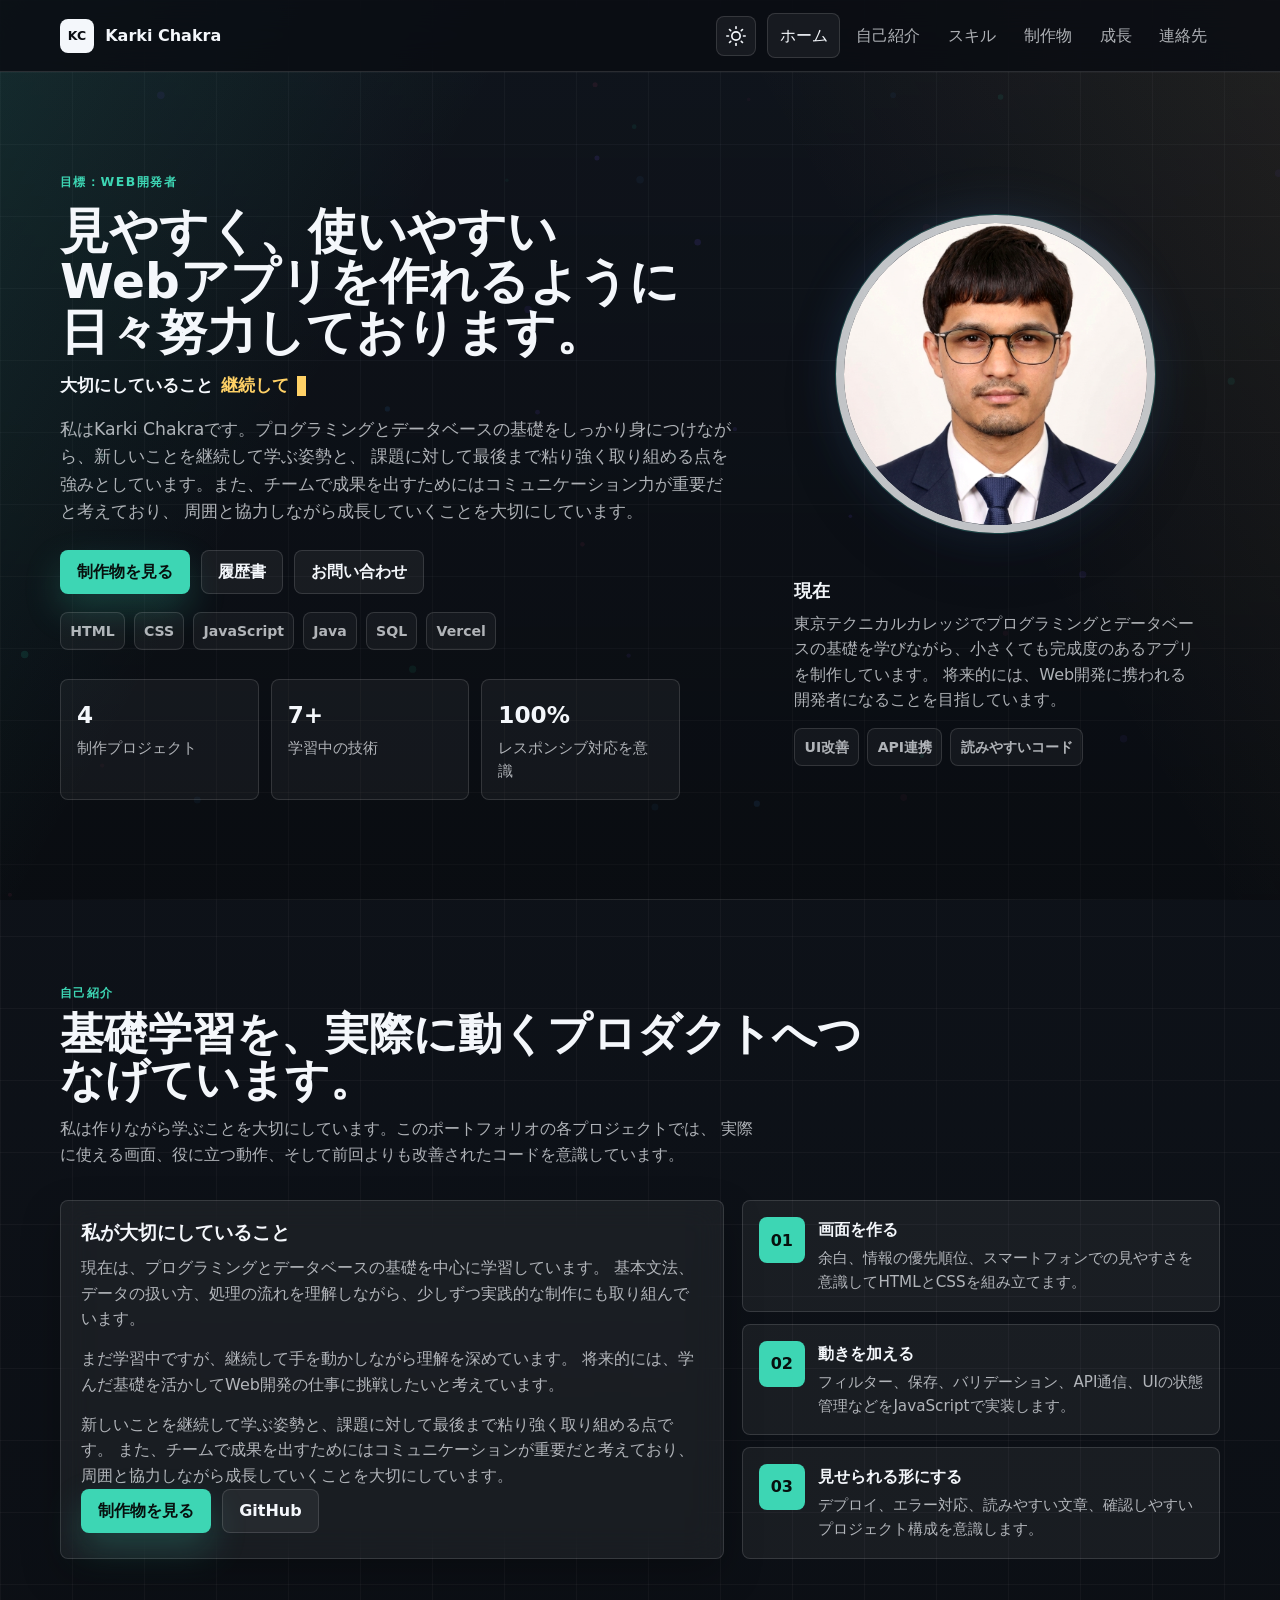
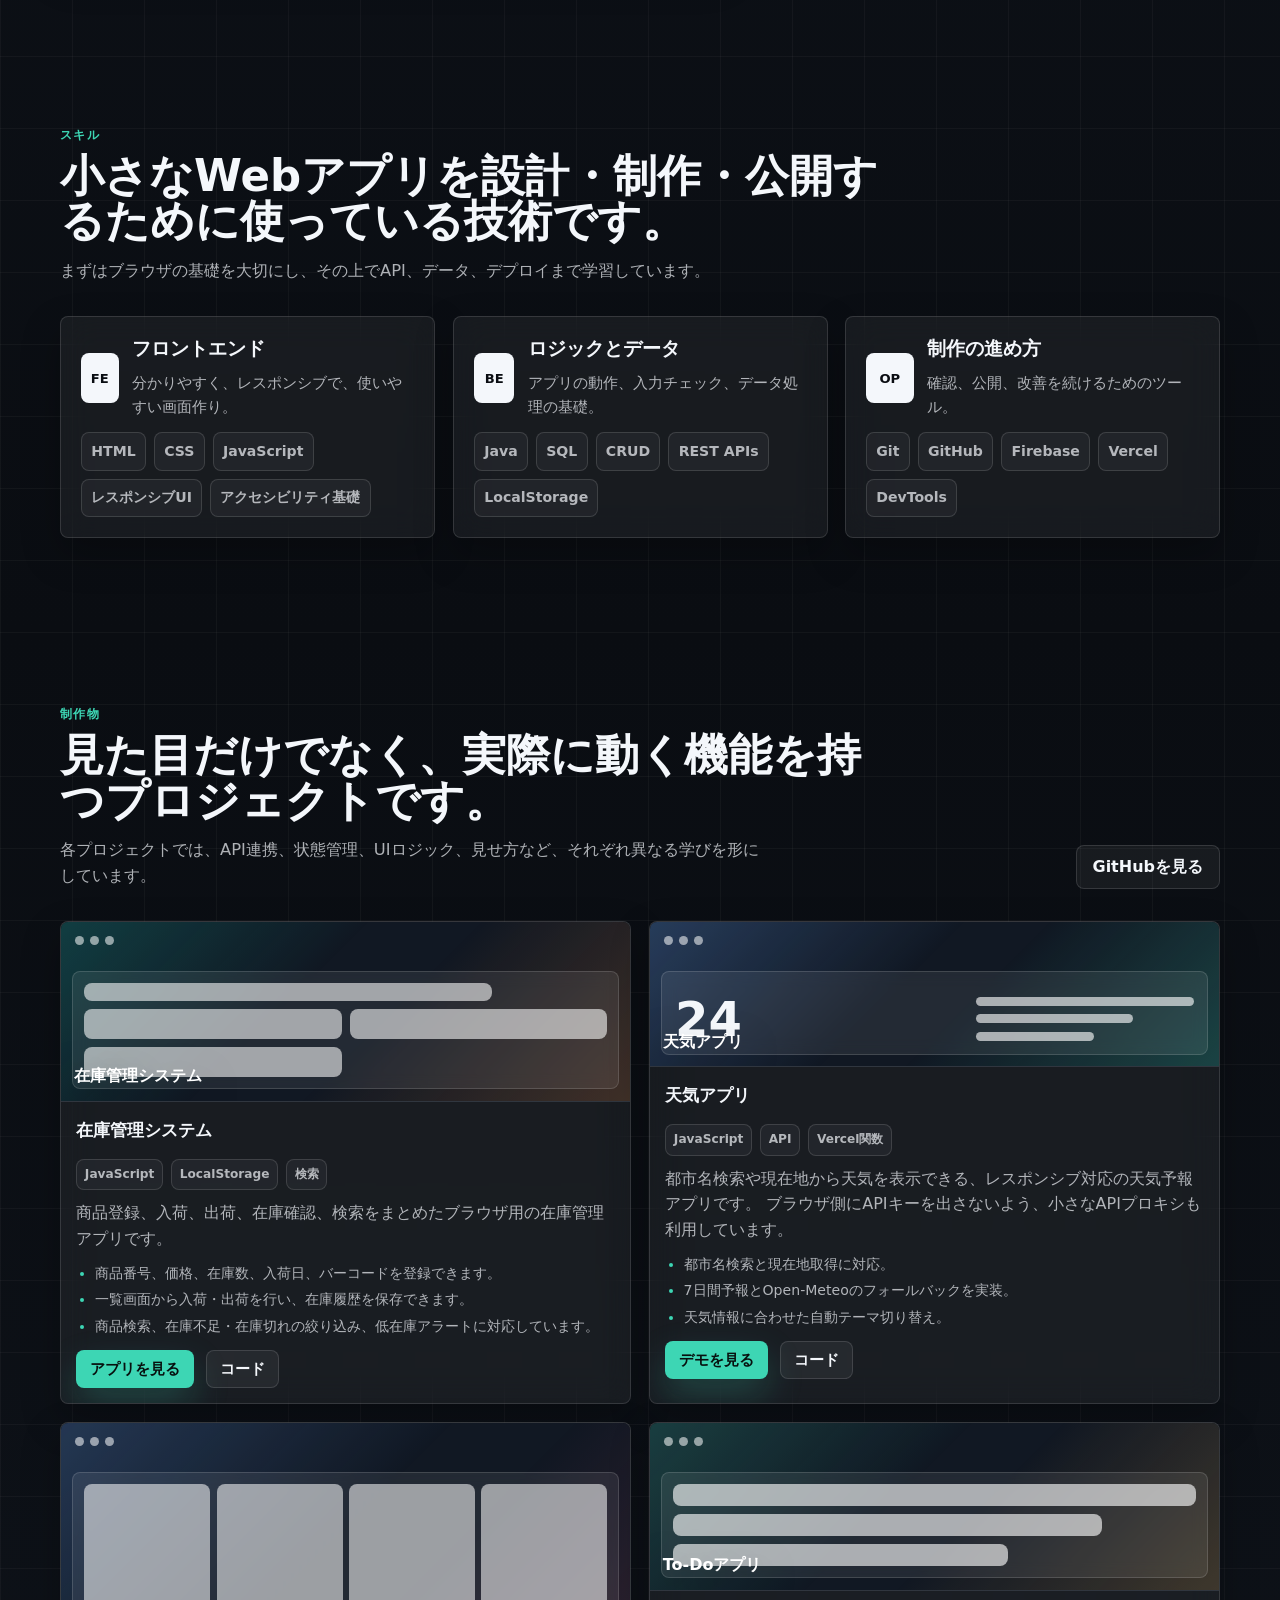
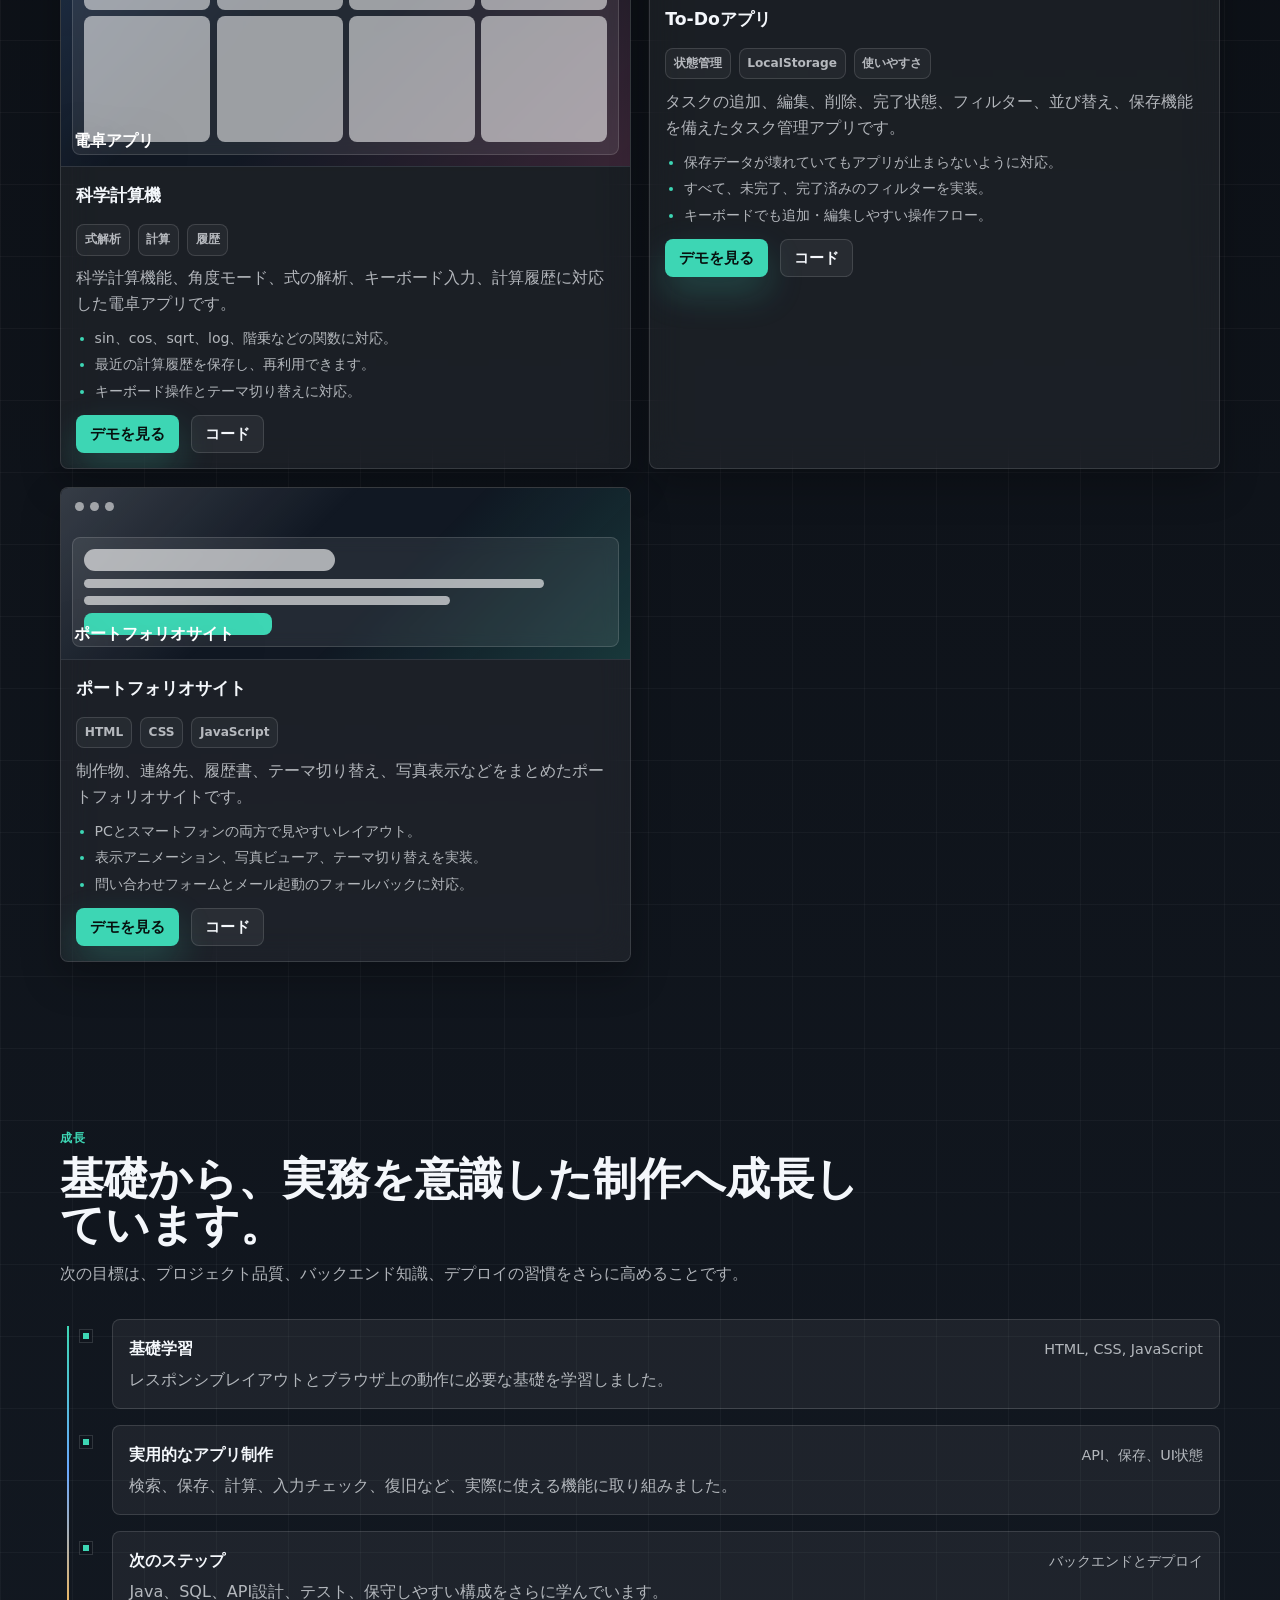
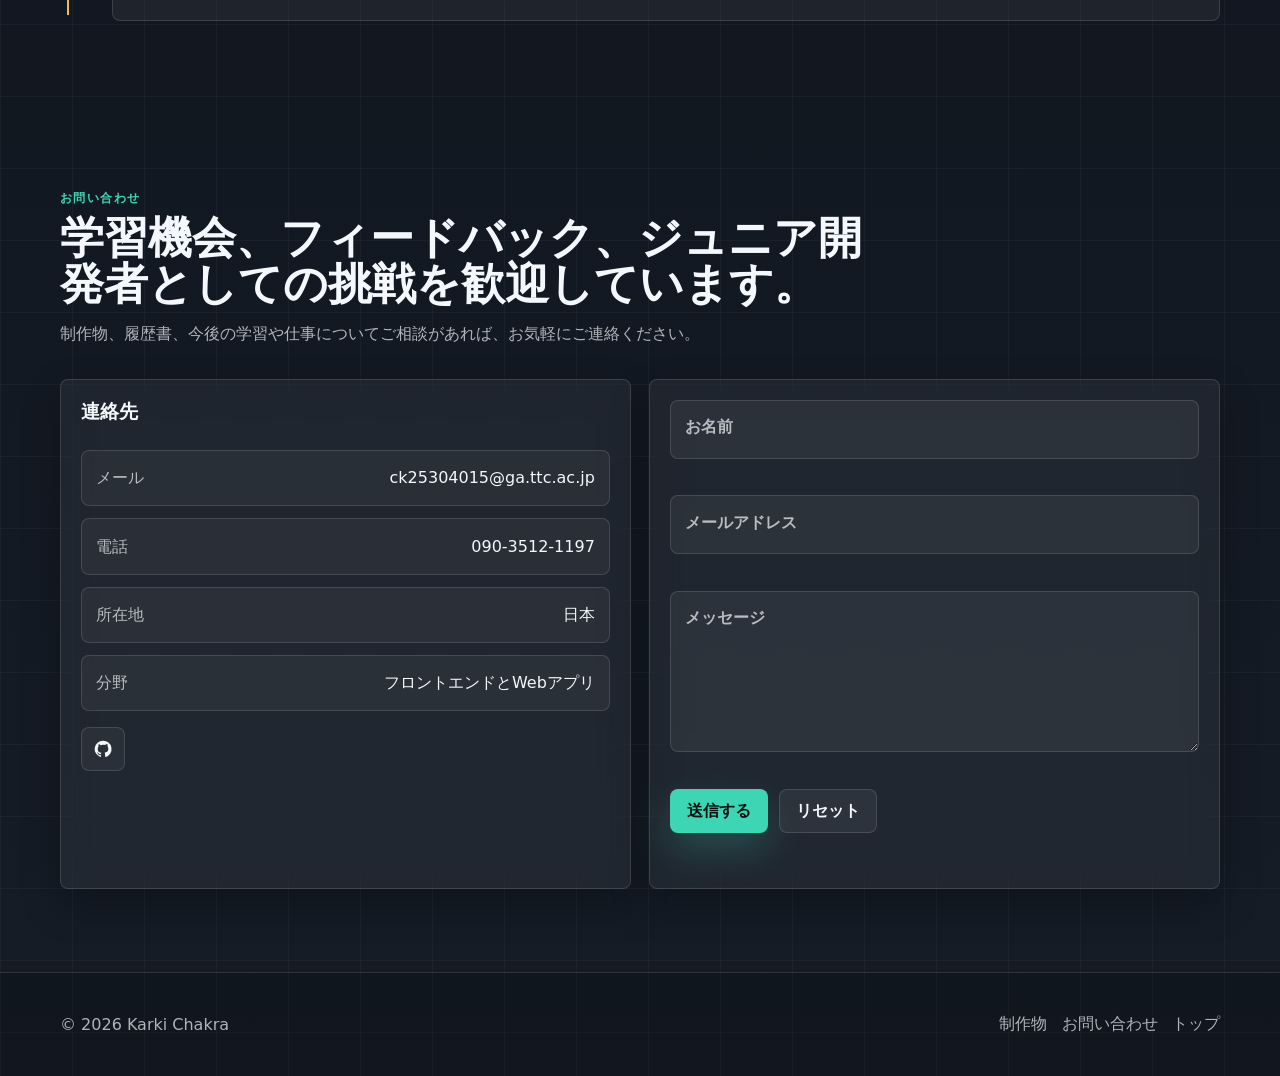
==== commit e141908e: "new file added" ====
--- a/index.html
+++ b/index.html
@@ -279,6 +279,38 @@
 
           <div class="grid project-grid">
             <article class="project card" data-reveal="up" data-tilt>
+              <div class="project-media pm-inventory" aria-hidden="true">
+                <div class="browser-bar"><span></span><span></span><span></span></div>
+                <div class="inventory-preview">
+                  <span></span><span></span><span></span><span></span>
+                </div>
+                <div class="project-media-title">在庫管理システム</div>
+              </div>
+              <div class="project-body">
+                <div class="project-top">
+                  <h3 class="project-title">在庫管理システム</h3>
+                  <div class="project-tags">
+                    <span class="tag">JavaScript</span>
+                    <span class="tag">LocalStorage</span>
+                    <span class="tag">検索</span>
+                  </div>
+                </div>
+                <p class="card-text">
+                  商品登録、入荷、出荷、在庫確認、検索をまとめたブラウザ用の在庫管理アプリです。
+                </p>
+                <ul class="project-highlights">
+                  <li>商品番号、価格、在庫数、入荷日、バーコードを登録できます。</li>
+                  <li>一覧画面から入荷・出荷を行い、在庫履歴を保存できます。</li>
+                  <li>商品検索、在庫不足・在庫切れの絞り込み、低在庫アラートに対応しています。</li>
+                </ul>
+                <div class="project-links">
+                  <a class="btn btn-small btn-primary" href="./inventory-app/index.html" target="_blank" rel="noopener noreferrer">アプリを見る</a>
+                  <a class="btn btn-small btn-ghost" href="https://github.com/KarkiChakra/my-portfolio9" target="_blank" rel="noopener noreferrer">コード</a>
+                </div>
+              </div>
+            </article>
+
+            <article class="project card" data-reveal="up" data-tilt>
               <div class="project-media pm-weather" aria-hidden="true">
                 <div class="browser-bar"><span></span><span></span><span></span></div>
                 <div class="weather-preview">
--- a/styles.css
+++ b/styles.css
@@ -909,6 +909,19 @@
     linear-gradient(315deg, rgba(61, 214, 180, 0.18), transparent 44%);
 }
 
+.pm-language::before {
+  background:
+    radial-gradient(circle at 18% 22%, rgba(251, 113, 133, 0.34), transparent 24%),
+    linear-gradient(135deg, rgba(61, 214, 180, 0.26), transparent 42%),
+    linear-gradient(315deg, rgba(105, 168, 255, 0.25), transparent 45%);
+}
+
+.pm-inventory::before {
+  background:
+    linear-gradient(135deg, rgba(20, 184, 166, 0.26), transparent 42%),
+    linear-gradient(315deg, rgba(251, 146, 60, 0.22), transparent 45%);
+}
+
 .browser-bar {
   position: relative;
   z-index: 1;
@@ -927,7 +940,10 @@
 .weather-preview,
 .todo-preview,
 .calc-preview,
-.portfolio-preview {
+.portfolio-preview,
+.battle-preview,
+.inventory-preview,
+.language-preview {
   position: relative;
   z-index: 1;
   margin: 0.7rem;
@@ -1031,6 +1047,144 @@
   height: 22px;
   border-radius: var(--radius);
   background: var(--accent);
+}
+
+.inventory-preview {
+  display: grid;
+  grid-template-columns: 1fr 1fr;
+  gap: 0.5rem;
+  padding: 0.7rem;
+}
+
+.inventory-preview span {
+  display: block;
+  min-height: 30px;
+  border-radius: var(--radius);
+  background: rgba(255, 255, 255, 0.58);
+}
+
+.inventory-preview span:first-child {
+  grid-column: 1 / -1;
+  min-height: 18px;
+  width: 78%;
+}
+
+.battle-preview {
+  min-height: 84px;
+}
+
+.language-preview {
+  min-height: 84px;
+  overflow: hidden;
+}
+
+.language-avatar,
+.language-heart,
+.language-pill {
+  position: absolute;
+}
+
+.language-avatar {
+  left: 16%;
+  top: 22%;
+  display: grid;
+  place-items: center;
+  width: 42px;
+  height: 42px;
+  border: 2px solid rgba(255, 255, 255, 0.75);
+  border-radius: 99px;
+  background: #f8fafc;
+  color: #0f172a;
+  font-weight: 900;
+  font-size: 0.78rem;
+}
+
+.language-avatar.second {
+  left: auto;
+  right: 16%;
+  top: 22%;
+  background: #ffedd5;
+}
+
+.language-heart {
+  left: calc(50% - 8px);
+  top: 30%;
+  width: 16px;
+  height: 16px;
+  background: #fb7185;
+  transform: rotate(45deg);
+}
+
+.language-heart::before,
+.language-heart::after {
+  content: "";
+  position: absolute;
+  width: 16px;
+  height: 16px;
+  border-radius: 99px;
+  background: #fb7185;
+}
+
+.language-heart::before {
+  left: -8px;
+}
+
+.language-heart::after {
+  top: -8px;
+}
+
+.language-pill {
+  left: 14%;
+  bottom: 16%;
+  padding: 0.34rem 0.62rem;
+  border-radius: 99px;
+  background: rgba(255, 255, 255, 0.72);
+  color: #0f172a;
+  font-size: 0.7rem;
+  font-weight: 900;
+}
+
+.language-pill.second {
+  left: auto;
+  right: 12%;
+}
+
+.battle-player,
+.battle-shot {
+  position: absolute;
+  display: grid;
+  place-items: center;
+}
+
+.battle-player {
+  width: 38px;
+  height: 38px;
+  border-radius: 99px;
+  color: #06101a;
+  font-weight: 900;
+  font-size: 0.78rem;
+}
+
+.battle-player.p1 {
+  left: 18%;
+  top: 48%;
+  background: #34d399;
+}
+
+.battle-player.p2 {
+  right: 18%;
+  top: 28%;
+  background: #fb7185;
+}
+
+.battle-shot {
+  left: 48%;
+  top: 48%;
+  width: 52px;
+  height: 4px;
+  border-radius: 99px;
+  background: rgba(255, 255, 255, 0.72);
+  transform: rotate(-18deg);
 }
 
 .project-top {
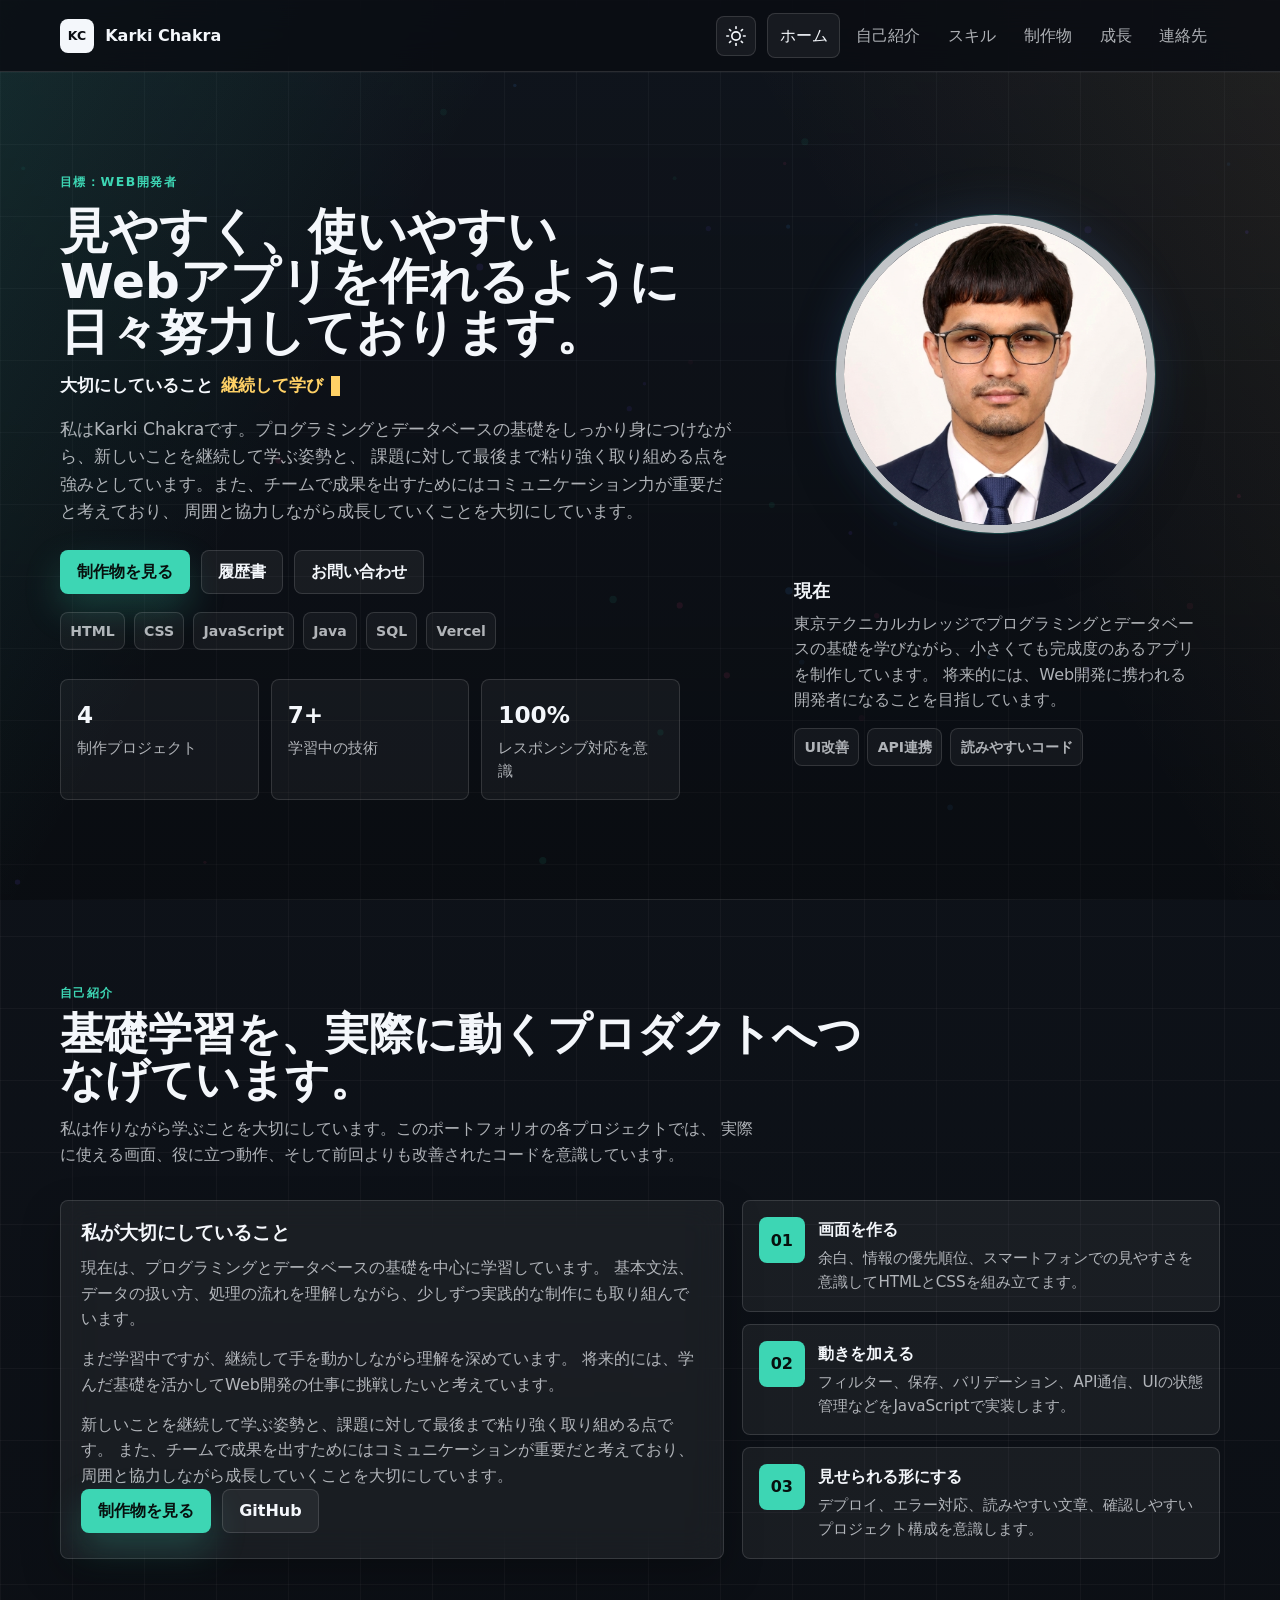
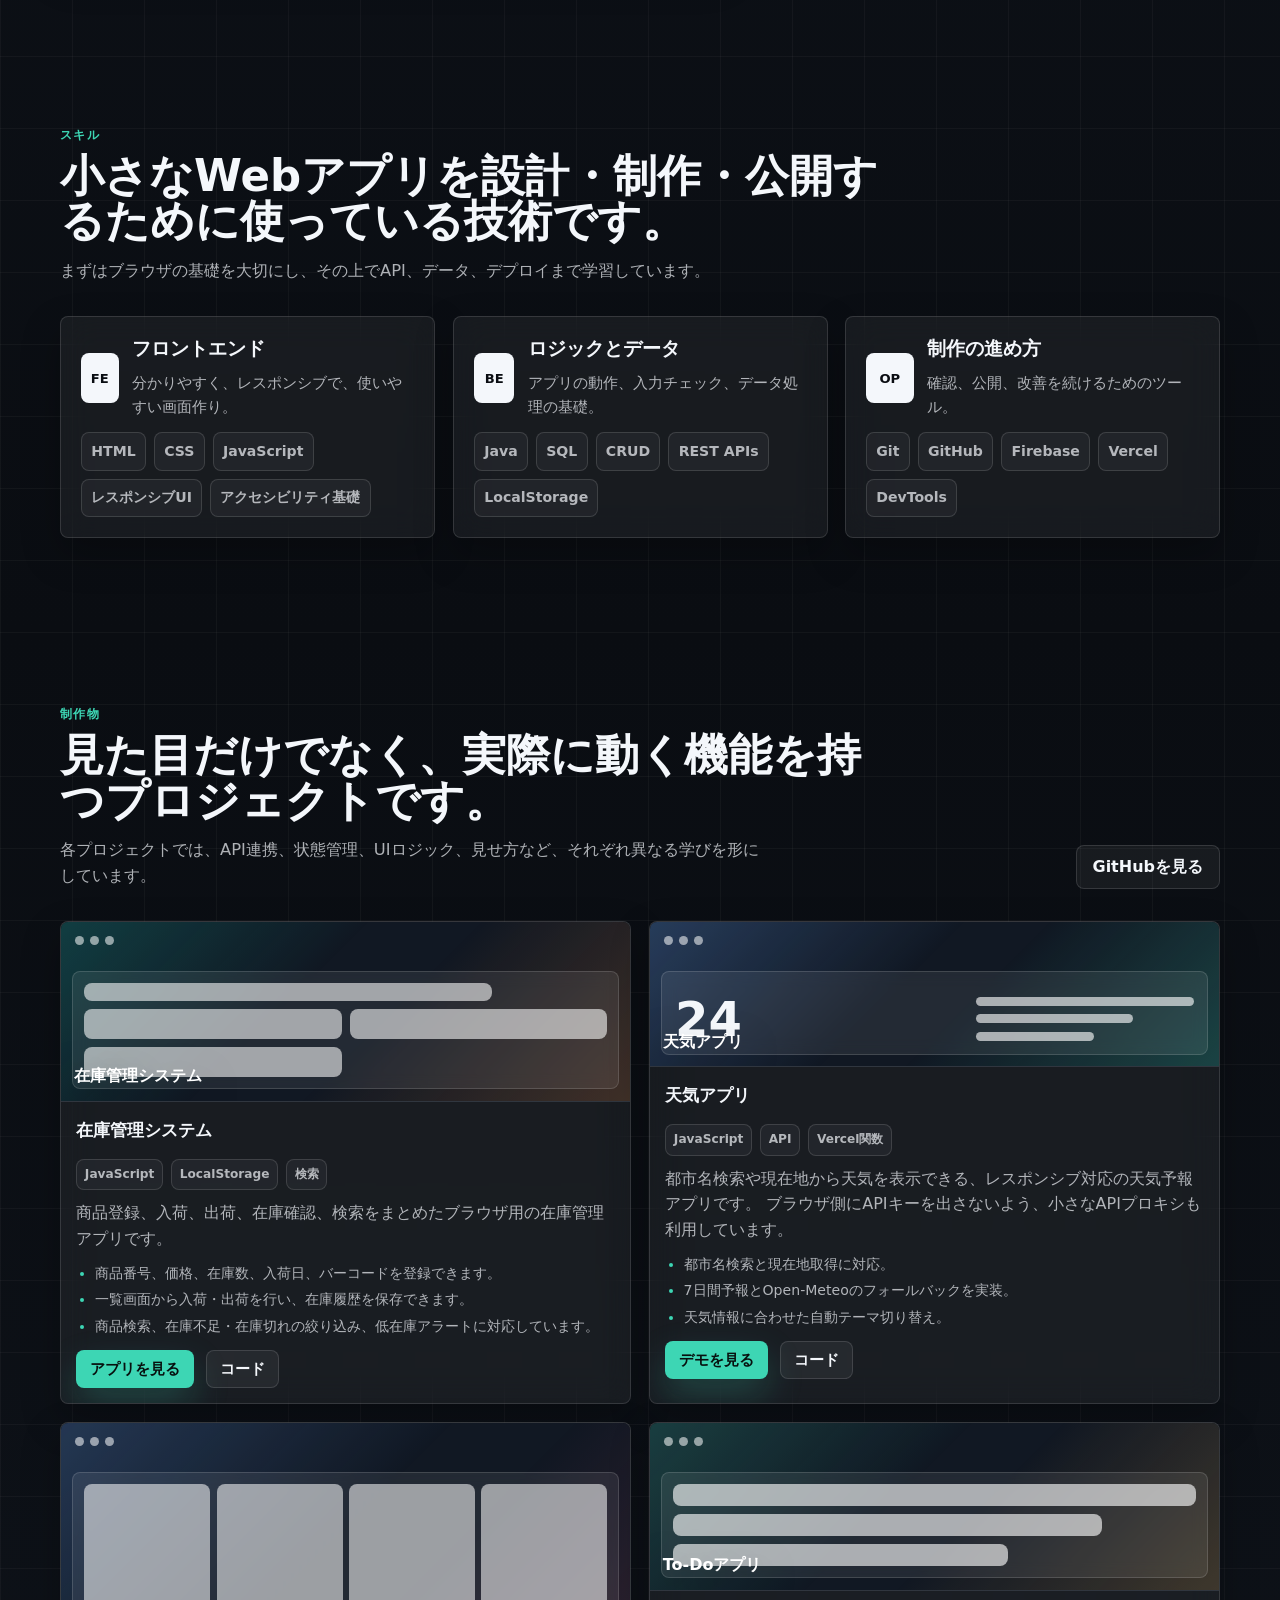
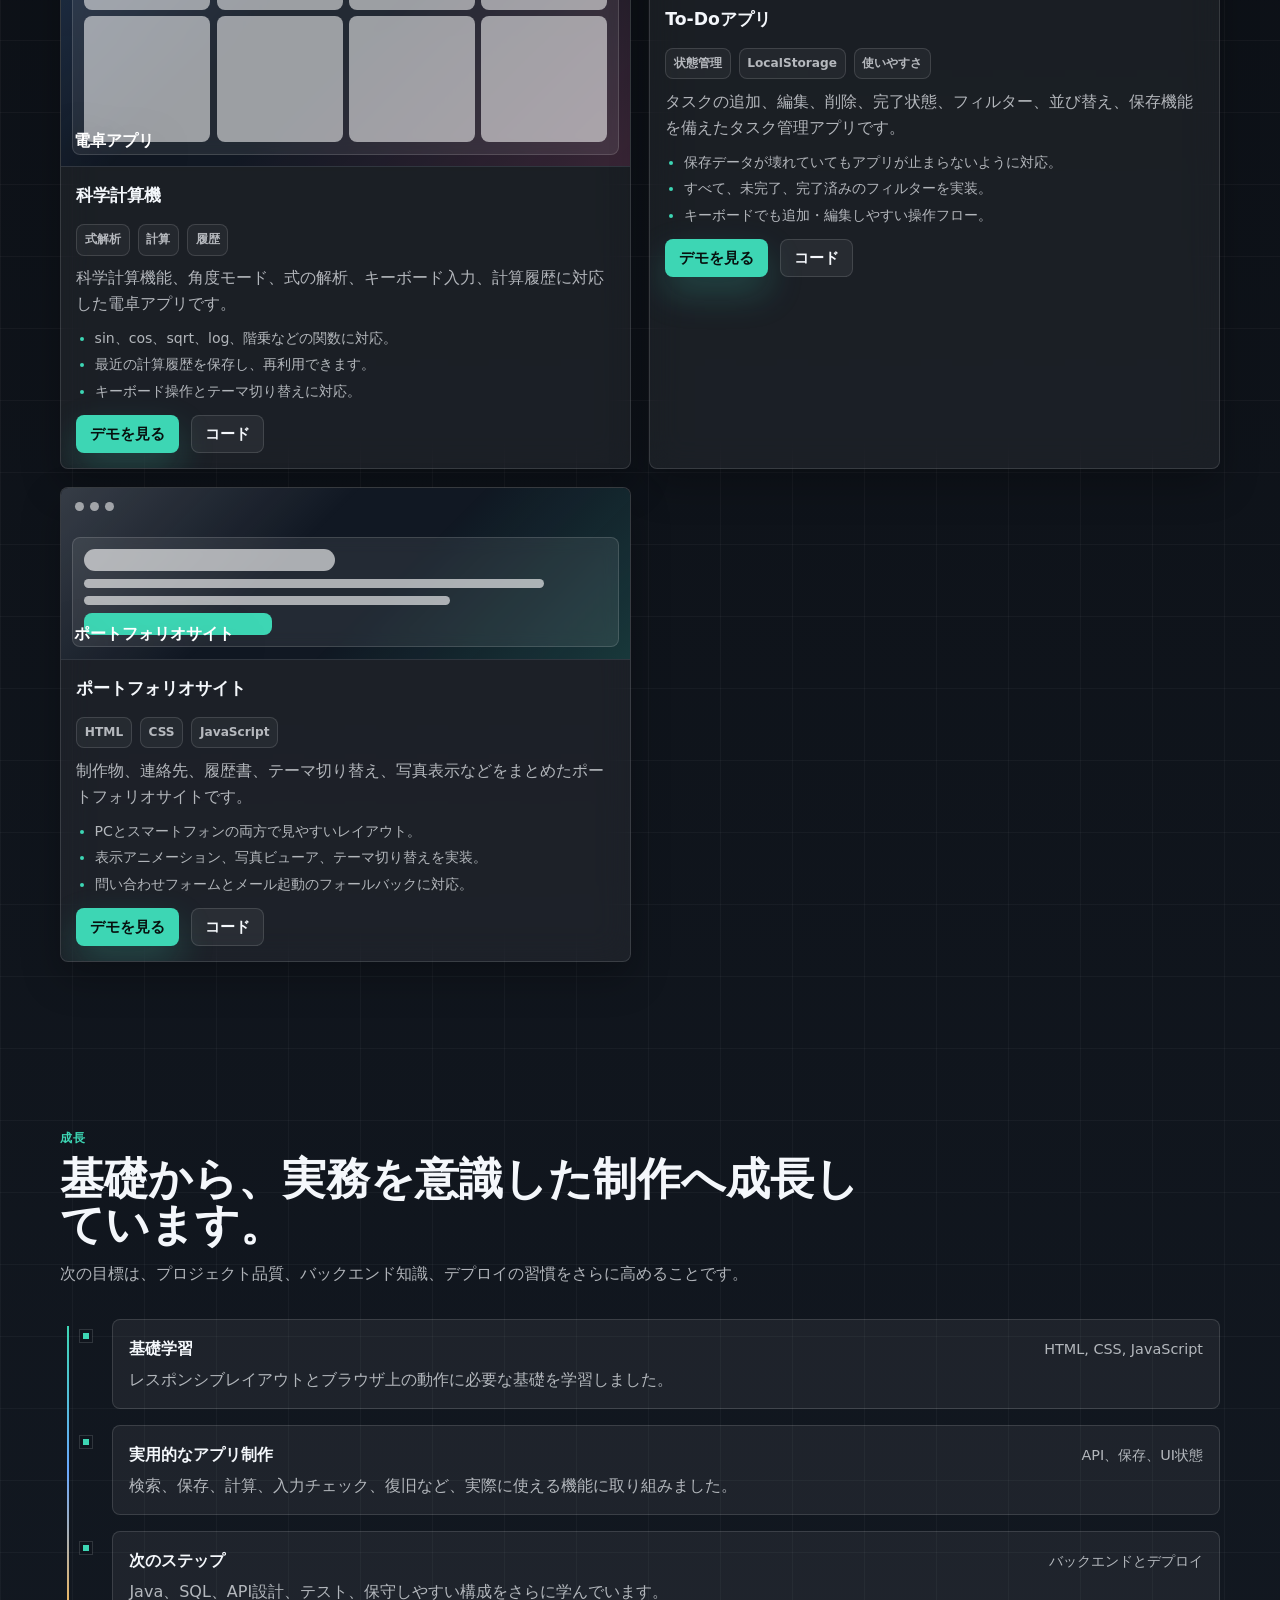
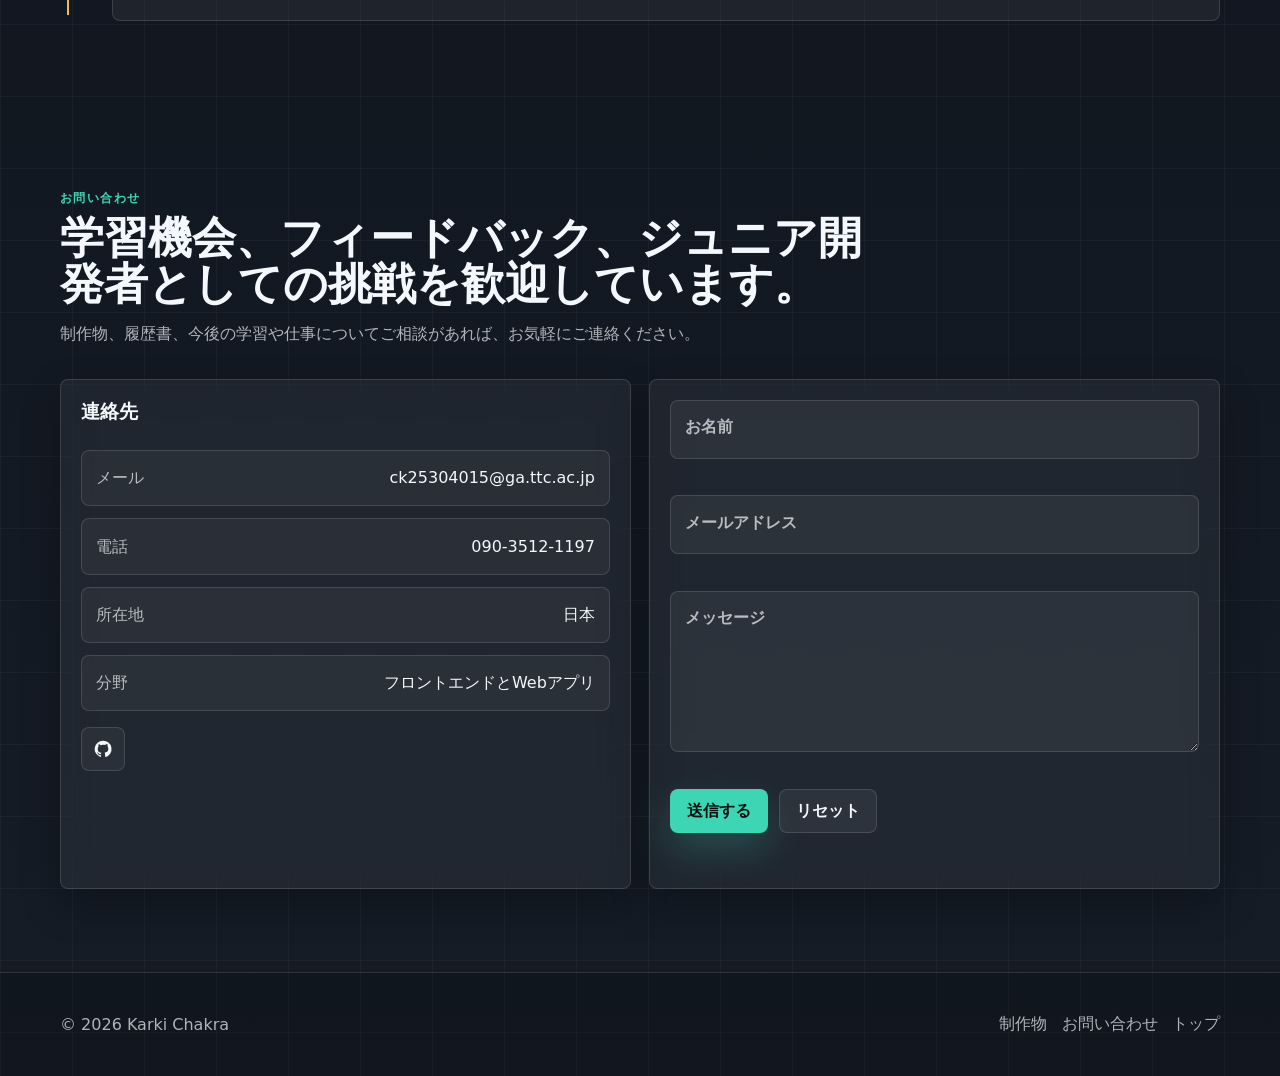
==== commit 74b67f04: "Fix portfolio metadata and rendering issues" ====
--- a/index.html
+++ b/index.html
@@ -1,5 +1,5 @@
 <!doctype html>
-<html lang="en">
+<html lang="ja">
   <head>
     <meta charset="UTF-8" />
     <meta name="viewport" content="width=device-width, initial-scale=1.0" />
